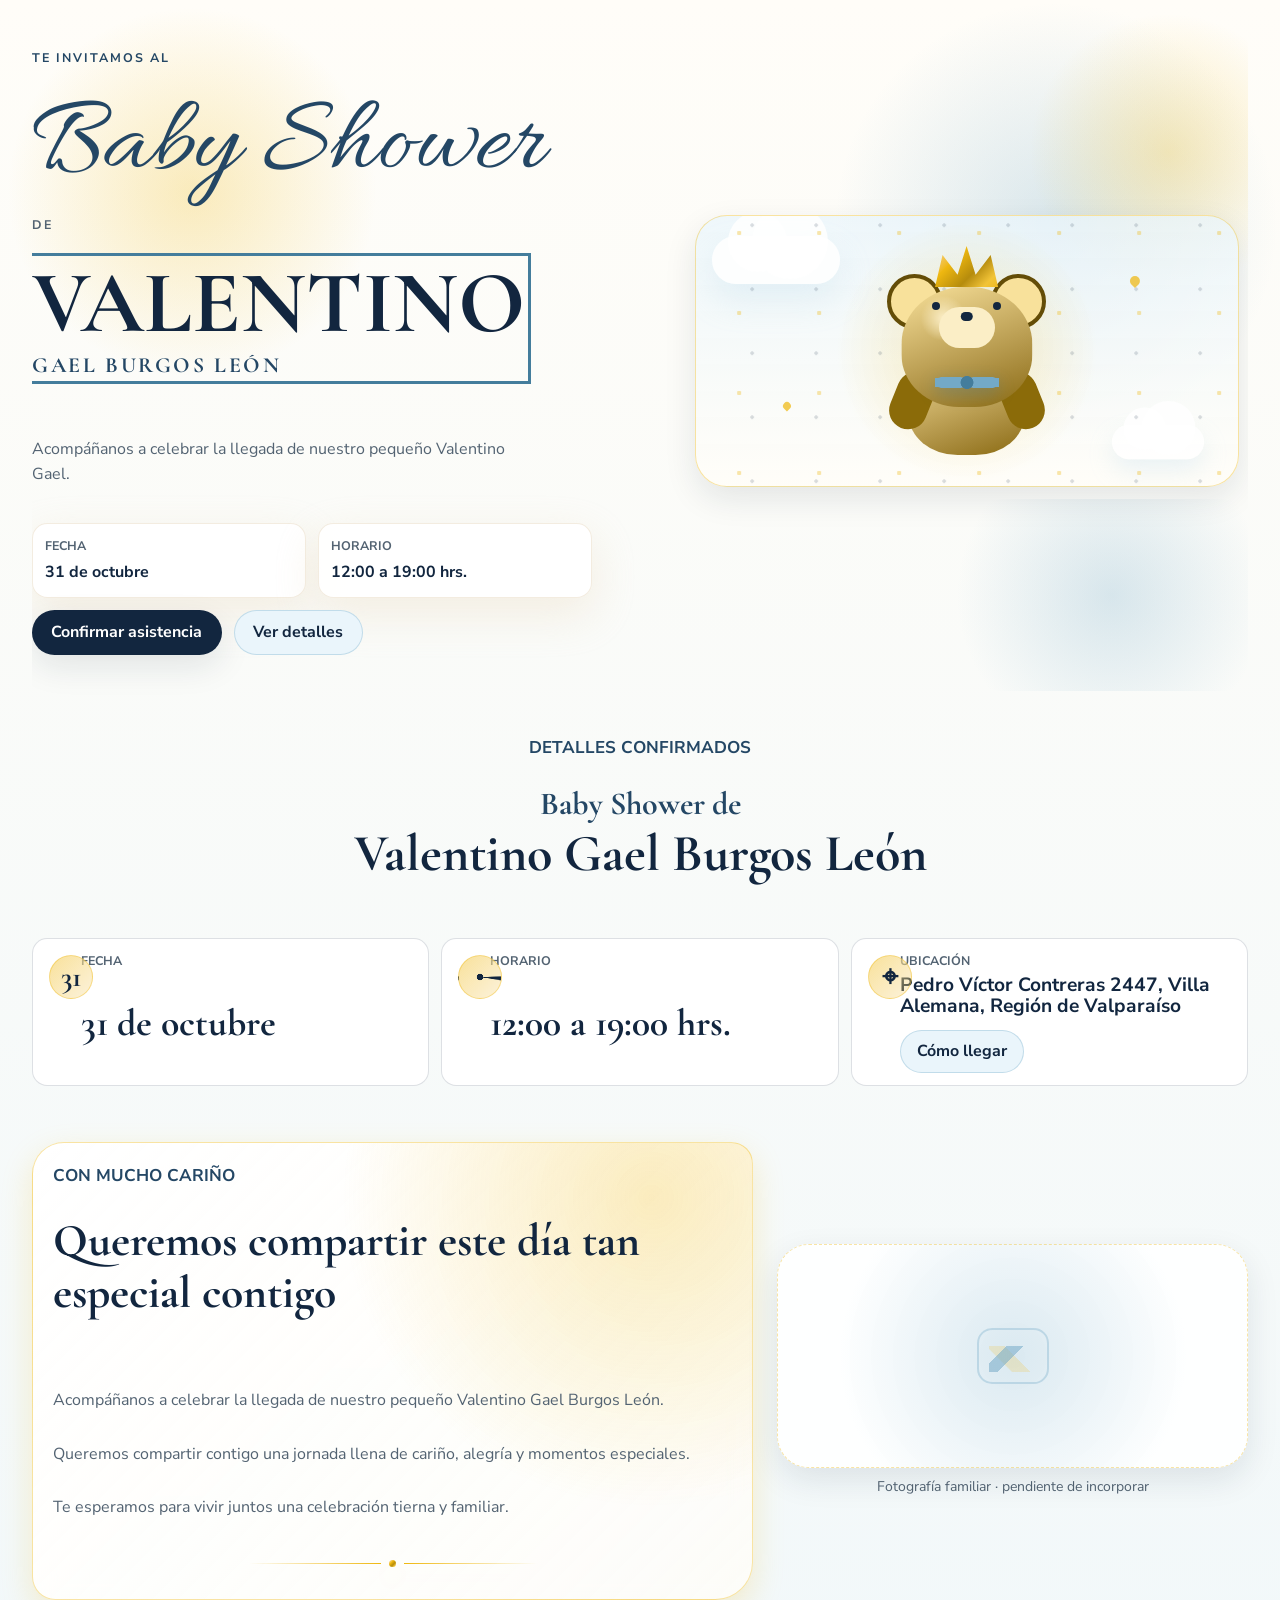
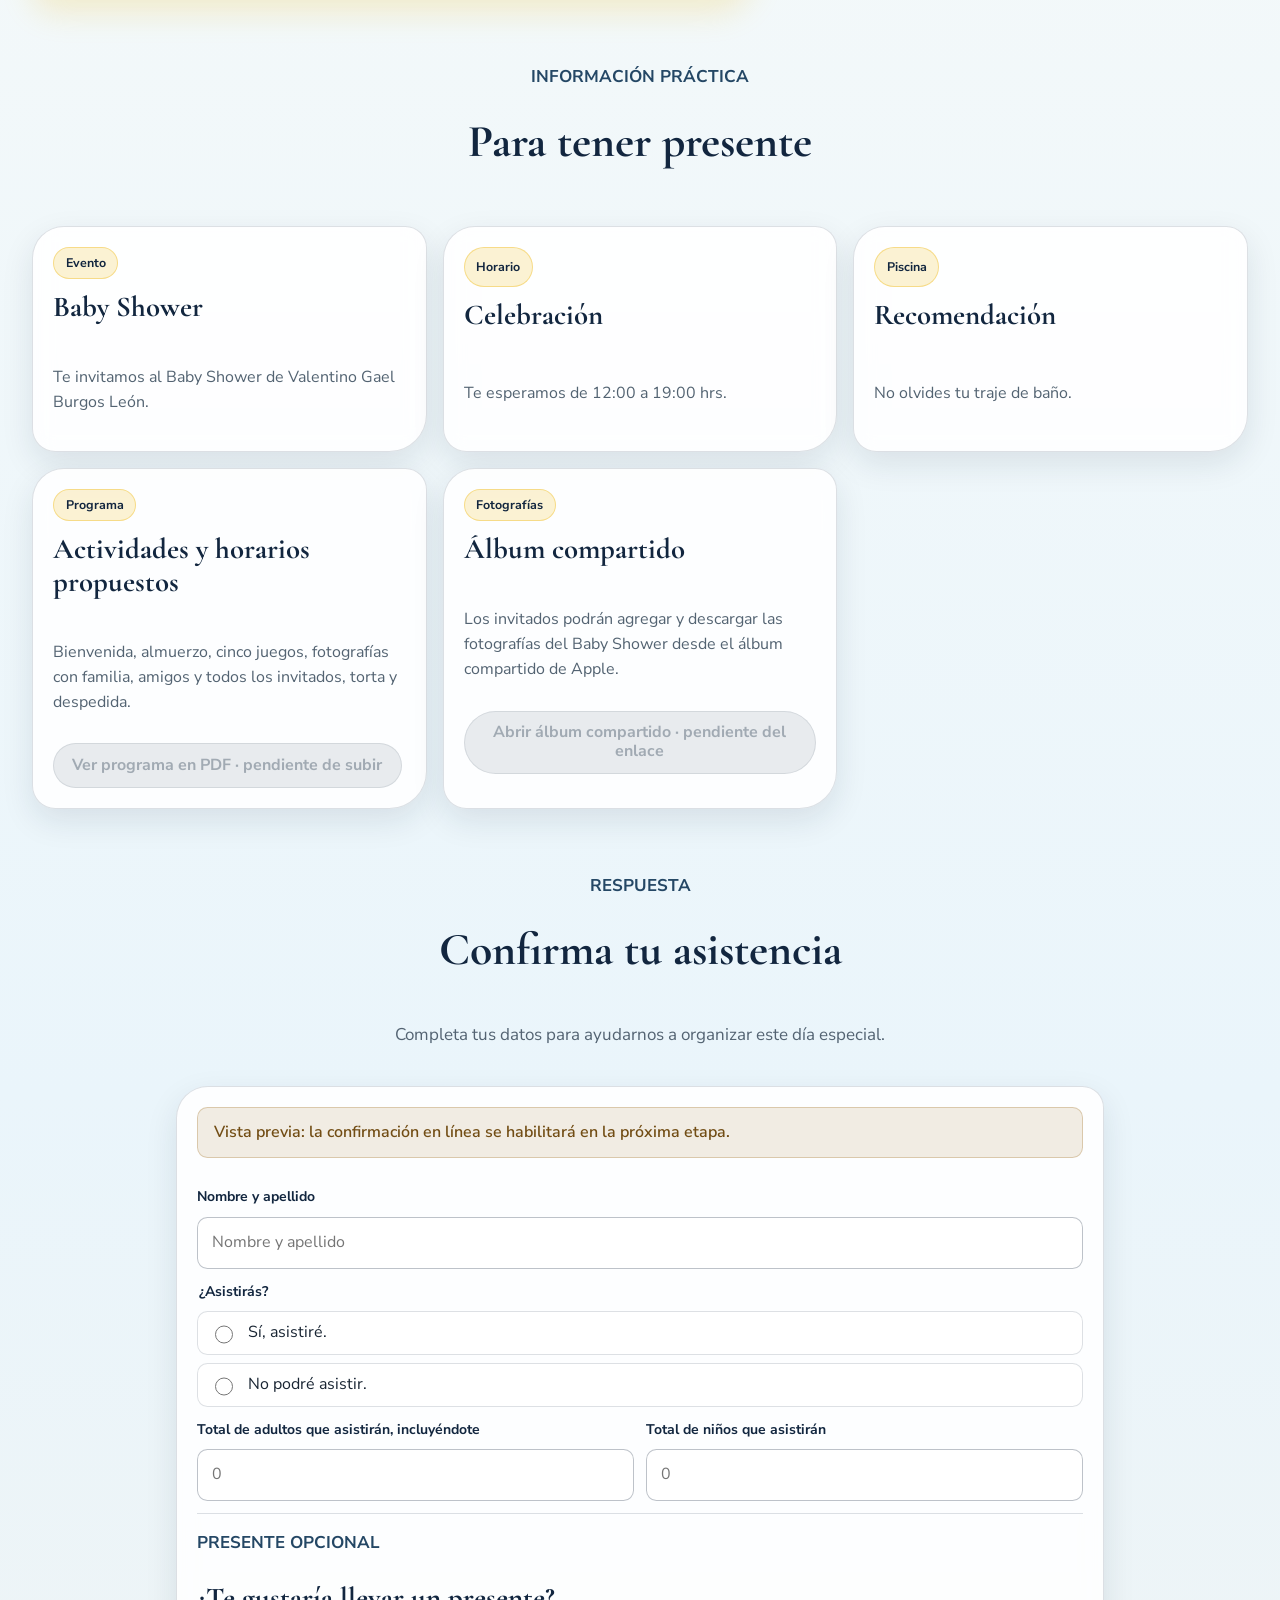
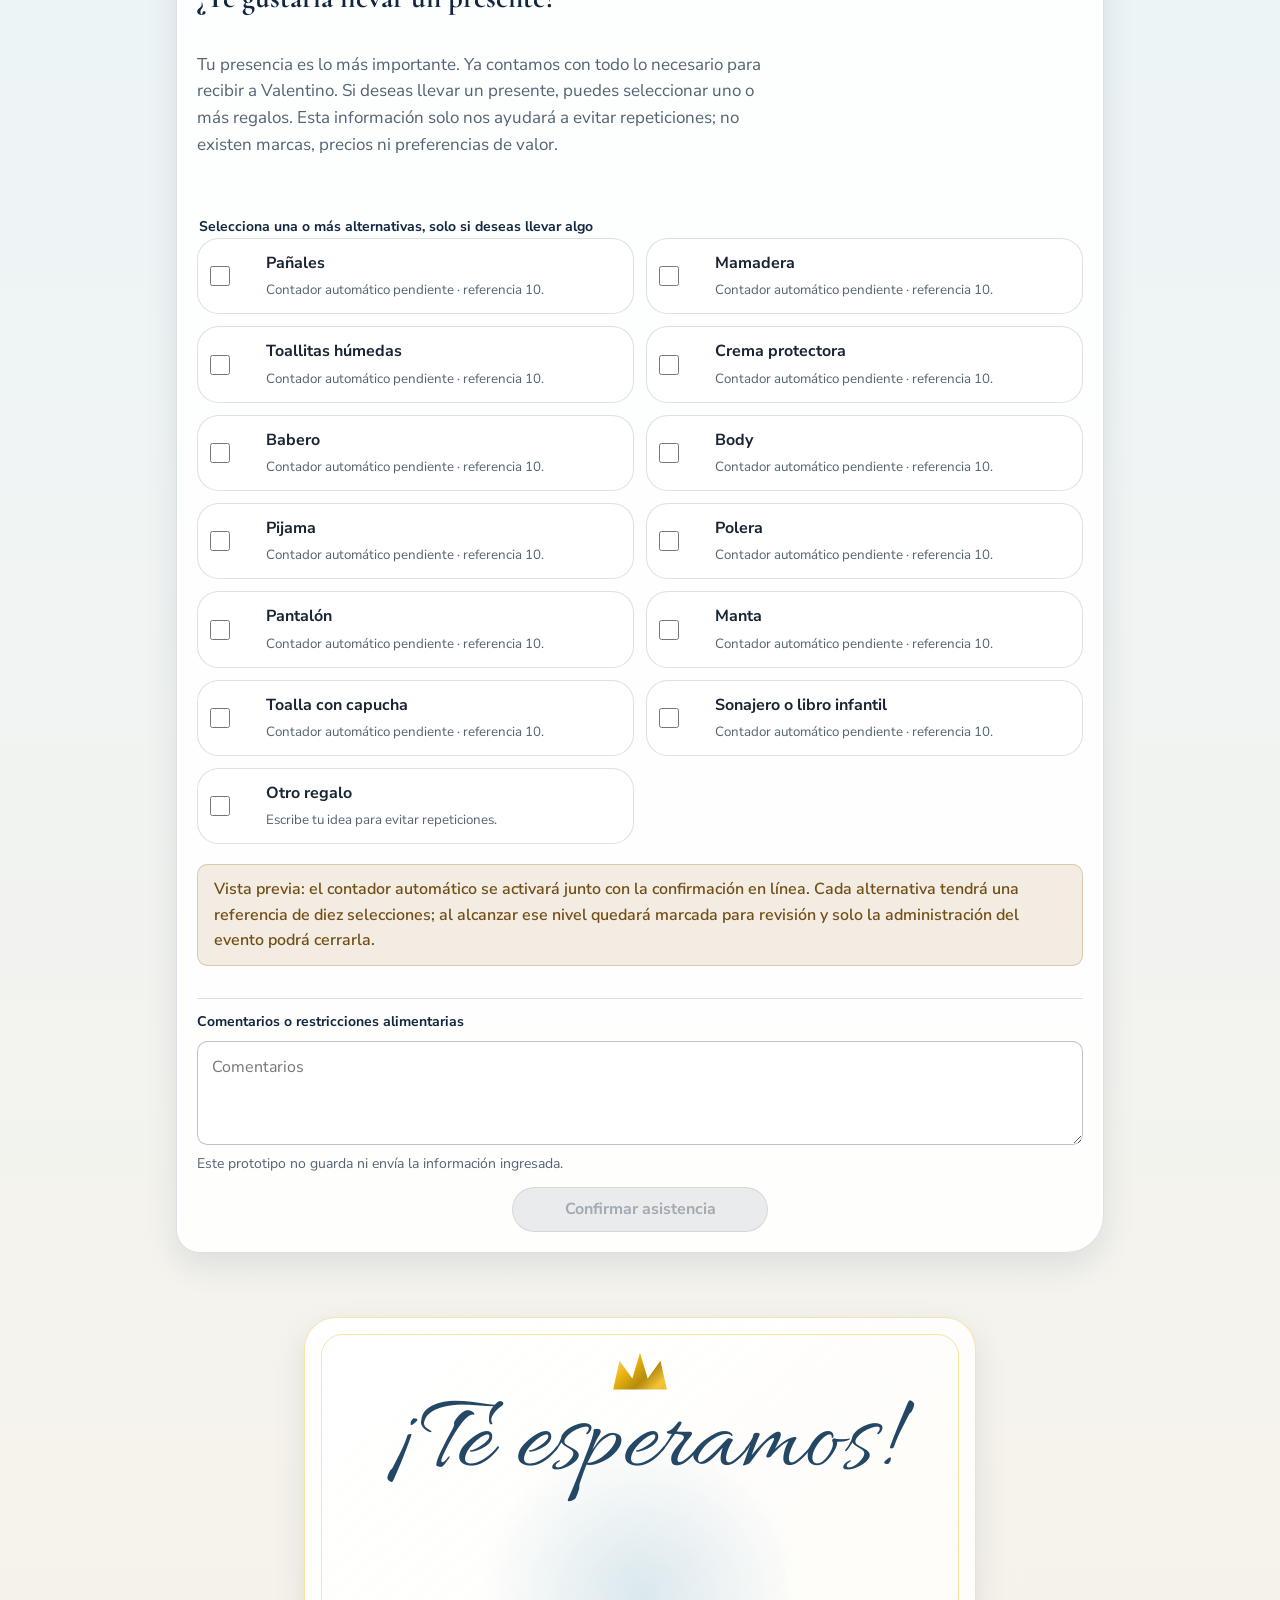
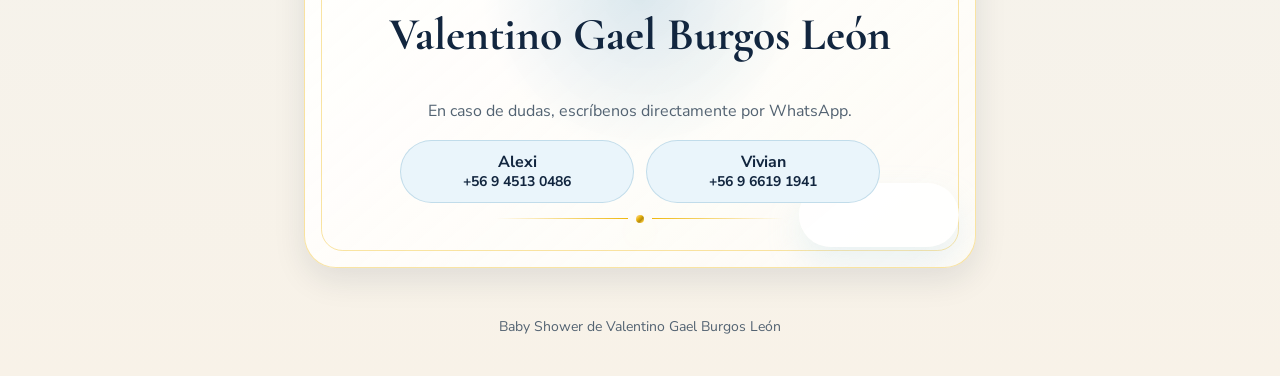
==== index.html @ fa7e8b68 "deploy: staging from aed46b371129ae36c081b90bbd4e6660147040d9" ====
<!doctype html>
<html lang="es">
  <head>
    <meta charset="utf-8">
    <meta name="viewport" content="width=device-width, initial-scale=1">
    <meta name="robots" content="noindex, nofollow, noarchive">
    <title>Baby Shower de Valentino Gael</title>
    <meta name="description" content="Invitación al Baby Shower de Valentino Gael Burgos León, el 31 de octubre de 12:00 a 19:00 hrs.">
    <link rel="icon" href="data:,">
    <link rel="preconnect" href="https://fonts.googleapis.com">
    <link rel="preconnect" href="https://fonts.gstatic.com" crossorigin>
    <link href="https://fonts.googleapis.com/css2?family=Allura&amp;family=Cormorant+Garamond:wght@600;700&amp;family=Nunito+Sans:wght@400;600;700&amp;display=swap" rel="stylesheet">
    <link rel="stylesheet" href="css/site.css">
    <script type="module" src="js/app.js"></script>
  </head>
  <body data-route="#/inicio">
    <a class="skip-link" href="#/inicio">Saltar al contenido principal</a>
    <div class="site-page">
      <header class="site-hero ds-shell" aria-labelledby="hero-title" data-route-section="#/inicio">
        <div class="invitation-cover site-hero__content">
          <p class="invite-overline">Te invitamos al</p>
          <div class="invite-script">Baby Shower</div>
          <p class="invite-de">de</p>
          <h1 id="hero-title" class="invite-name" tabindex="-1">
            <span class="invite-name__main" data-event-text="child.principalName">VALENTINO</span>
            <span class="invite-name__sub" data-event-text="child.secondaryName">GAEL BURGOS LEÓN</span>
          </h1>
          <p class="cover-copy">
            Acompáñanos a celebrar la llegada de nuestro pequeño
            <span data-event-text="child.displayName">Valentino Gael</span>.
          </p>
          <div class="cover-summary" aria-label="Datos confirmados del evento">
            <div class="cover-chip">
              <span class="cover-chip__label">Fecha</span>
              <span class="cover-chip__value" data-event-text="date.display">31 de octubre</span>
            </div>
            <div class="cover-chip">
              <span class="cover-chip__label">Horario</span>
              <span class="cover-chip__value" data-event-text="schedule.display">12:00 a 19:00 hrs.</span>
            </div>
          </div>
          <div class="ds-actions" aria-label="Acciones de la invitación">
            <a class="btn btn--primary" href="#/confirmacion">Confirmar asistencia</a>
            <a class="btn btn--secondary" href="#/detalles">Ver detalles</a>
          </div>
        </div>

        <div class="illustration-box site-hero__art" aria-label="Ilustración decorativa de osito con corona entre nubes">
          <span class="cloud cloud--one" aria-hidden="true"></span>
          <span class="cloud cloud--two" aria-hidden="true"></span>
          <span class="sparkle-field" aria-hidden="true"></span>
          <span class="heart-field" aria-hidden="true"></span>
          <div class="bear" aria-hidden="true">
            <span class="bear__ear bear__ear--left"></span>
            <span class="bear__ear bear__ear--right"></span>
            <span class="bear__body"></span>
            <span class="bear__arm bear__arm--left"></span>
            <span class="bear__arm bear__arm--right"></span>
            <span class="bear__head"></span>
            <span class="bear__eye bear__eye--left"></span>
            <span class="bear__eye bear__eye--right"></span>
            <span class="bear__muzzle"></span>
            <span class="bear__nose"></span>
            <span class="bear__bow"></span>
            <span class="bear__crown"></span>
          </div>
        </div>
      </header>

      <main id="contenido">
        <section id="detalles" class="site-section ds-shell" aria-labelledby="resumen-title" data-route-section="#/detalles">
          <div class="section-heading section-heading--center">
            <p class="ds-kicker">Detalles confirmados</p>
            <h2 id="resumen-title" class="details-title" tabindex="-1">
              <span class="details-title__event">Baby Shower de</span>
              <span class="details-title__name" data-event-text="child.fullName">Valentino Gael Burgos León</span>
            </h2>
          </div>
          <div class="event-summary" aria-label="Resumen del evento">
            <article class="event-block event-block--icon event-block--date">
              <span class="event-block__label">Fecha</span>
              <span class="event-block__value" data-event-text="date.display">31 de octubre</span>
            </article>
            <article class="event-block event-block--icon event-block--time">
              <span class="event-block__label">Horario</span>
              <span class="event-block__value" data-event-text="schedule.display">12:00 a 19:00 hrs.</span>
            </article>
            <article class="event-block event-block--icon event-block--location">
              <span class="event-block__label">Ubicación</span>
              <span class="event-block__value event-block__value--address" data-event-text="location.address">Pedro Víctor Contreras 2447, Villa Alemana, Región de Valparaíso</span>
              <a
                class="btn btn--secondary event-block__map"
                href="https://www.google.com/maps/search/?api=1&query=Pedro%20V%C3%ADctor%20Contreras%202447%2C%20Villa%20Alemana%2C%20Regi%C3%B3n%20de%20Valpara%C3%ADso%2C%20Chile"
                target="_blank"
                rel="noopener noreferrer"
                data-event-href="location.mapUrl"
              >
                Cómo llegar
              </a>
            </article>
          </div>
        </section>

<section class="site-section ds-shell welcome-section" aria-labelledby="bienvenida-title">
  <div class="card card--featured welcome-card">
    <div class="section-heading">
      <p class="ds-kicker">Con mucho cariño</p>
      <h2 id="bienvenida-title">Queremos compartir este día tan especial contigo</h2>
    </div>

    <p class="welcome-card__lead">
      Acompáñanos a celebrar la llegada de nuestro pequeño
      <span data-event-text="child.fullName">Valentino Gael Burgos León</span>.
    </p>

    <p>
      Queremos compartir contigo una jornada llena de cariño, alegría y
      momentos especiales.
    </p>

    <p>Te esperamos para vivir juntos una celebración tierna y familiar.</p>

    <div class="ornament-divider" aria-hidden="true">
      <span class="ornament-divider__mark"></span>
    </div>
  </div>

  <figure
    class="welcome-photo-slot"
    aria-label="Espacio reservado para una fotografía"
    data-photo-placeholder
  >
    <div class="welcome-photo-slot__frame" aria-hidden="true">
      <span class="welcome-photo-slot__mark"></span>
    </div>
    <figcaption>Fotografía familiar · pendiente de incorporar</figcaption>
  </figure>
</section>

<section class="site-section ds-shell practical-section" aria-labelledby="practica-title">
  <div class="section-heading section-heading--center">
    <p class="ds-kicker">Información práctica</p>
    <h2 id="practica-title">Para tener presente</h2>
  </div>

  <div class="practical-grid practical-grid--extended">
    <article class="card">
      <span class="badge">Evento</span>
      <h3>Baby Shower</h3>
      <p>
        Te invitamos al Baby Shower de
        <span data-event-text="child.fullName">Valentino Gael Burgos León</span>.
      </p>
    </article>

    <article class="card">
      <span class="badge">Horario</span>
      <h3>Celebración</h3>
      <p>
        Te esperamos de
        <span data-event-text="schedule.display">12:00 a 19:00 hrs.</span>
      </p>
    </article>

    <article class="card">
      <span class="badge">Piscina</span>
      <h3>Recomendación</h3>
      <p data-event-text="pool.reminder">No olvides tu traje de baño.</p>
    </article>

    <article class="card practical-resource-card">
      <span class="badge">Programa</span>
      <h3>Actividades y horarios propuestos</h3>
      <p>
        Bienvenida, almuerzo, cinco juegos, fotografías con familia,
        amigos y todos los invitados, torta y despedida.
      </p>
      <a
        class="btn btn--secondary practical-resource-link"
        role="link"
        aria-disabled="true"
        tabindex="-1"
        data-event-href="documents.agendaPdfUrl"
      >
        Ver programa en PDF · pendiente de subir
      </a>
    </article>

    <article class="card practical-resource-card">
      <span class="badge">Fotografías</span>
      <h3>Álbum compartido</h3>
      <p>
        Los invitados podrán agregar y descargar las fotografías del
        Baby Shower desde el álbum compartido de Apple.
      </p>
      <a
        class="btn btn--secondary practical-resource-link"
        role="link"
        aria-disabled="true"
        tabindex="-1"
        data-event-href="documents.photoAlbumUrl"
      >
        Abrir álbum compartido · pendiente del enlace
      </a>
    </article>
  </div>
</section>



        <section id="confirmacion" class="site-section ds-shell" aria-labelledby="confirmacion-title" data-route-section="#/confirmacion">
          <div class="section-heading section-heading--center">
            <p class="ds-kicker">Respuesta</p>
            <h2 id="confirmacion-title" tabindex="-1">Confirma tu asistencia</h2>
            <p>Completa tus datos para ayudarnos a organizar este día especial.</p>
          </div>

          <form class="card form-grid rsvp-form" aria-describedby="rsvp-status" data-rsvp-form novalidate>
            <p id="rsvp-status" class="message message--warning field--full" aria-live="polite" aria-atomic="true" data-rsvp-status>
              Vista previa: la confirmación en línea se habilitará en la próxima etapa.
            </p>

            <div class="field field--full">
              <label for="fullName">Nombre y apellido</label>
              <input class="input" id="fullName" name="fullName" type="text" autocomplete="name" placeholder="Nombre y apellido" data-rsvp-field="fullName">
            </div>

            <fieldset class="choice-group field--full">
              <legend>¿Asistirás?</legend>
              <div class="choice-list">
                <label class="choice" for="attendance-attending">
                  <input id="attendance-attending" name="attendance" type="radio" value="attending" data-rsvp-field="attendance">
                  Sí, asistiré.
                </label>
                <label class="choice" for="attendance-not-attending">
                  <input id="attendance-not-attending" name="attendance" type="radio" value="not_attending" data-rsvp-field="attendance">
                  No podré asistir.
                </label>
              </div>
            </fieldset>

            <div class="field">
              <label for="adults">Total de adultos que asistirán, incluyéndote</label>
              <input class="input" id="adults" name="adults" type="number" min="0" max="99" inputmode="numeric" placeholder="0" data-rsvp-field="adults">
            </div>

            <div class="field">
              <label for="children">Total de niños que asistirán</label>
              <input class="input" id="children" name="children" type="number" min="0" max="99" inputmode="numeric" placeholder="0" data-rsvp-field="children">
            </div>


            <section class="gift-planner field--full" aria-labelledby="regalos-title" data-gift-section>
              <div class="section-heading">
                <p class="ds-kicker">Presente opcional</p>
                <h3 id="regalos-title">¿Te gustaría llevar un presente?</h3>
                <p>
                  Tu presencia es lo más importante. Ya contamos con todo lo
                  necesario para recibir a Valentino. Si deseas llevar un
                  presente, puedes seleccionar uno o más regalos. Esta
                  información solo nos ayudará a evitar repeticiones; no existen
                  marcas, precios ni preferencias de valor.
                </p>
              </div>

              <fieldset class="choice-group">
                <legend>Selecciona una o más alternativas, solo si deseas llevar algo</legend>
                <div class="gift-grid" data-gift-options></div>
              </fieldset>

              <div class="field" hidden data-other-gift-field>
                <label for="otherGift">¿Qué otro regalo te gustaría llevar?</label>
                <input
                  class="input"
                  id="otherGift"
                  name="otherGift"
                  type="text"
                  maxlength="160"
                  placeholder="Escribe tu idea"
                  disabled
                  data-rsvp-field="otherGift"
                  data-other-gift-input
                >
              </div>

              <p class="message message--warning" data-gift-status>
                Vista previa: el contador automático se activará junto con la
                confirmación en línea. Cada alternativa tendrá una referencia
                de diez selecciones; al alcanzar ese nivel quedará marcada para
                revisión y solo la administración del evento podrá cerrarla.
              </p>
            </section>

            <div class="field field--full">
              <label for="comments">Comentarios o restricciones alimentarias</label>
              <textarea class="textarea" id="comments" name="comments" maxlength="1000" placeholder="Comentarios" data-rsvp-field="comments"></textarea>
              <span class="help-text">Este prototipo no guarda ni envía la información ingresada.</span>
            </div>

            <div class="field--full form-actions">
              <button class="btn btn--primary" type="submit" disabled data-rsvp-submit>Confirmar asistencia</button>
            </div>
          </form>
        </section>

<section class="site-section ds-shell closing-section" aria-labelledby="cierre-title">
  <div class="closing-card">
    <span class="closing-crown" aria-hidden="true"></span>
    <p class="invite-script">¡Te esperamos!</p>

    <h2 id="cierre-title" data-event-text="child.fullName">
      Valentino Gael Burgos León
    </h2>

    <p class="closing-contact-intro">
      En caso de dudas, escríbenos directamente por WhatsApp.
    </p>

    <div class="contact-actions" aria-label="Contactos del Baby Shower">
      <a
        class="btn btn--secondary contact-link"
        href="#"
        target="_blank"
        rel="noopener noreferrer"
        data-event-href="contact.alexi.whatsappUrl"
      >
        <strong data-event-text="contact.alexi.name">Alexi</strong>
        <span data-event-text="contact.alexi.phoneDisplay">+56 9 4513 0486</span>
      </a>

      <a
        class="btn btn--secondary contact-link"
        href="#"
        target="_blank"
        rel="noopener noreferrer"
        data-event-href="contact.vivian.whatsappUrl"
      >
        <strong data-event-text="contact.vivian.name">Vivian</strong>
        <span data-event-text="contact.vivian.phoneDisplay">+56 9 6619 1941</span>
      </a>
    </div>

    <div class="ornament-divider" aria-hidden="true">
      <span class="ornament-divider__mark"></span>
    </div>
  </div>
</section>

      </main>

      <footer class="site-footer ds-shell">
        <p data-event-text="event.title">Baby Shower de Valentino Gael Burgos León.</p>
      </footer>
    </div>
  </body>
</html>
---- css/site.css ----
@import url("./components.css");

html {
  scroll-behavior: smooth;
}

.skip-link {
  position: absolute;
  left: var(--space-4);
  top: var(--space-4);
  z-index: var(--z-overlay);
  padding: var(--space-2) var(--space-4);
  border-radius: var(--radius-full);
  color: var(--text-inverse);
  background: var(--action-primary);
  font-weight: var(--weight-bold);
  text-decoration: none;
  transform: translateY(calc(var(--space-20) * -1));
  transition: transform var(--duration-fast) var(--ease-standard);
}

.skip-link:focus-visible {
  transform: translateY(0);
}

.site-page {
  min-height: 100vh;
  overflow-x: clip;
}

a[aria-current="page"] {
  box-shadow: var(--shadow-focus);
}

.site-hero {
  position: relative;
  display: grid;
  gap: var(--space-6);
  min-height: auto;
  padding-block: var(--space-8) var(--space-10);
  overflow: hidden;
}

.site-hero::before,
.site-hero::after {
  position: absolute;
  z-index: 0;
  pointer-events: none;
  content: "";
  border-radius: var(--radius-full);
}

.site-hero::before {
  width: 18rem;
  height: 18rem;
  top: var(--space-2);
  right: calc(var(--space-16) * -1);
  background: var(--gradient-watercolor-warm);
}

.site-hero::after {
  width: 25rem;
  height: 12rem;
  right: calc(var(--space-16) * -1);
  bottom: var(--space-3);
  background: var(--gradient-watercolor-blue);
}

.site-hero > * {
  position: relative;
  z-index: var(--z-base);
}

.site-hero__content {
  width: 100%;
}

.site-hero__phrase {
  color: var(--color-navy-700);
  font-family: var(--font-display);
  font-size: clamp(1.25rem, 5vw, 2rem);
  font-weight: var(--weight-bold);
  line-height: var(--line-height-heading);
}

.site-hero__art {
  width: min(100%, 34rem);
}

.site-section {
  padding-block: var(--space-8);
}

.section-heading--center {
  max-width: 46rem;
  margin-inline: auto;
  text-align: center;
}

.section-heading--center p {
  margin-inline: auto;
}

.event-summary {
  display: grid;
  gap: var(--space-3);
}

.event-block--icon {
  position: relative;
  min-height: 7rem;
  padding-inline-start: var(--space-12);
  overflow: hidden;
}

.event-block--icon::before {
  position: absolute;
  left: var(--space-4);
  top: var(--space-4);
  display: grid;
  place-items: center;
  width: var(--touch-target);
  height: var(--touch-target);
  border: 1px solid var(--accent-metallic-border);
  border-radius: var(--radius-full);
  color: var(--color-navy-900);
  background: var(--gradient-metallic-soft);
  font-family: var(--font-display);
  font-size: var(--font-size-h3);
  font-weight: var(--weight-bold);
  line-height: var(--line-height-tight);
}

.event-block--date::before {
  content: "31";
}

.event-block--time::before {
  content: "";
  background:
    radial-gradient(circle, var(--color-navy-900) 0 10%, transparent 12%),
    conic-gradient(from 0turn, transparent 0 24%, var(--color-navy-900) 25% 27%, transparent 28% 100%),
    var(--gradient-metallic-soft);
}

.event-block--pool::before {
  content: "";
  background:
    var(--gradient-water-lines) center / 3.25rem 1.5rem,
    var(--surface-blue-soft);
}

.welcome-section {
  padding-block-start: var(--space-6);
}

.welcome-card {
  max-width: 58rem;
  margin-inline: auto;
}

.pool-feature {
  display: grid;
  gap: var(--space-4);
  min-height: 18rem;
  padding: var(--space-5);
}

.pool-feature__title {
  color: var(--color-navy-700);
  font-family: var(--font-script);
  font-size: var(--font-size-script);
  font-weight: var(--weight-regular);
  line-height: var(--line-height-tight);
}

.pool-feature__copy {
  position: relative;
  z-index: var(--z-base);
  max-width: 34rem;
}

.pool-feature__copy p:last-child {
  color: var(--color-navy-900);
  font-size: var(--font-size-large);
  font-weight: var(--weight-bold);
}

.pool-feature__visual {
  position: relative;
  min-height: 9rem;
}

.pool-feature__visual .pool-ladder {
  right: var(--space-6);
  top: var(--space-1);
}

.pool-float {
  position: absolute;
  right: var(--space-12);
  bottom: var(--space-3);
  width: 5.5rem;
  height: 5.5rem;
  border: 0.8rem solid var(--accent-water-drop);
  border-radius: var(--radius-full);
  box-shadow:
    inset 0 0 0 0.35rem var(--surface-blue-soft),
    var(--shadow-warm);
}

.pool-drop {
  position: absolute;
  width: 0.78rem;
  height: 1.15rem;
  border-radius: var(--radius-full) var(--radius-full) var(--radius-full) 0;
  background: var(--accent-water);
  transform: rotate(45deg);
}

.pool-drop--one {
  right: var(--space-5);
  bottom: var(--space-10);
}

.pool-drop--two {
  right: var(--space-20);
  top: var(--space-6);
  background: var(--accent-metallic);
  transform: rotate(45deg) scale(0.72);
}

.practical-grid {
  display: grid;
  gap: var(--space-4);
}

.rsvp-form {
  max-width: 58rem;
  margin-inline: auto;
}

.form-actions {
  display: flex;
  justify-content: center;
}

.form-actions .btn {
  min-width: min(100%, 16rem);
}

.field-error {
  color: var(--text-error);
  font-weight: var(--weight-bold);
}

[data-submitting="true"] {
  cursor: wait;
}

.closing-section {
  padding-block-end: var(--space-6);
}

.closing-card {
  position: relative;
  display: grid;
  justify-items: center;
  max-width: 42rem;
  padding: var(--space-8) var(--space-4);
  margin-inline: auto;
  overflow: hidden;
  border: 1px solid var(--accent-metallic-border);
  border-radius: var(--radius-xl);
  background:
    var(--gradient-watercolor-blue) center / 20rem 20rem no-repeat,
    var(--gradient-surface-card);
  box-shadow: var(--shadow-soft);
  text-align: center;
}

.closing-card::before,
.closing-card::after {
  position: absolute;
  content: "";
  pointer-events: none;
}

.closing-card::before {
  inset: var(--space-4);
  border: 1px solid var(--accent-metallic-border);
  border-radius: var(--radius-lg);
}

.closing-card::after {
  width: 10rem;
  height: 4rem;
  right: var(--space-4);
  bottom: var(--space-5);
  border-radius: var(--radius-full);
  background: var(--cloud-surface);
  box-shadow: 0 1rem 2rem var(--cloud-shadow);
}

.closing-card > * {
  position: relative;
  z-index: var(--z-base);
}

.closing-crown {
  width: 4rem;
  height: 2.5rem;
  clip-path: polygon(8% 100%, 18% 28%, 38% 72%, 50% 8%, 62% 72%, 82% 28%, 92% 100%);
  background: var(--gradient-metallic);
  box-shadow: var(--shadow-metallic);
}

.site-footer {
  padding-block: var(--space-6);
  text-align: center;
}

.site-footer p {
  font-size: var(--font-size-small);
}

@media (max-width: 520px) {
  .event-block--icon {
    padding-inline-start: var(--space-10);
  }

  .pool-feature {
    padding: var(--space-4);
  }

  .pool-float {
    right: var(--space-8);
  }

  .closing-card {
    padding-block: var(--space-6);
  }
}

@media (min-width: 768px) {
  .event-summary,
  .practical-grid {
    grid-template-columns: repeat(3, minmax(0, 1fr));
  }
}

@media (min-width: 768px) and (max-width: 959px) {
  .site-hero {
    justify-items: center;
    padding-block: var(--space-10);
    text-align: center;
  }

  .site-hero__content {
    justify-items: center;
    width: min(100%, 42rem);
  }

  .site-hero__art {
    width: min(100%, 34rem);
  }
}

@media (min-width: 960px) {
  .site-hero {
    align-items: center;
    grid-template-columns: minmax(27rem, 0.9fr) minmax(20rem, 0.8fr);
    gap: var(--space-10);
    min-height: 42rem;
    padding-block: var(--space-12);
  }

  .pool-feature {
    grid-template-columns: minmax(0, 1fr) minmax(16rem, 0.7fr);
    align-items: center;
  }
}

.gift-planner {
  display: grid;
  gap: var(--space-5);
  padding-block: var(--space-4);
  border-block:
    1px solid var(--border-subtle);
}

.gift-planner .section-heading {
  max-width: 46rem;
}

.gift-grid {
  display: grid;
  gap: var(--space-3);
}

.gift-option {
  display: grid;
  grid-template-columns:
    var(--touch-target) minmax(0, 1fr);
  align-items: center;
  gap: var(--space-3);
  min-height: var(--touch-target);
  padding: var(--space-3);
  border: 1px solid var(--border-subtle);
  border-radius: var(--radius-lg);
  background: var(--surface-card);
  cursor: pointer;
}

.gift-option:focus-within {
  box-shadow: var(--shadow-focus);
}

.gift-option input {
  width: 1.25rem;
  height: 1.25rem;
  margin: 0;
  accent-color: var(--action-primary);
}

.gift-option__content {
  display: grid;
  gap: var(--space-1);
}

.gift-option__content strong {
  color: var(--text-primary);
}

.gift-option__content small {
  color: var(--text-secondary);
}

[data-other-gift-field][hidden] {
  display: none;
}

@media (min-width: 600px) {
  .gift-grid {
    grid-template-columns:
      repeat(2, minmax(0, 1fr));
  }
}

/* H6A/H6B-R6: mobile-first snap navigation */

@media (max-width: 899px) {
  html[data-mobile-snap="true"],
  html[data-mobile-snap="true"] body {
    width: 100%;
    height: 100%;
    overflow: hidden;
  }

  html[data-mobile-snap="true"]
    .site-page {
    width: 100%;
    height: 100svh;
    height: 100dvh;
    max-height: 100dvh;
    overflow-x: hidden;
    overflow-y: auto;
    overscroll-behavior-y: none;
    scroll-behavior: smooth;
    scroll-padding-block: 0;
    scroll-snap-type: y mandatory;
    scrollbar-width: none;
    touch-action: pan-y;
    -webkit-overflow-scrolling: touch;
  }

  html[data-mobile-snap="true"]
    .site-page::-webkit-scrollbar {
    display: none;
    width: 0;
    height: 0;
  }

  html[data-mobile-snap="true"]
    [data-snap-section] {
    box-sizing: border-box;
    width: 100%;
    height: 100svh;
    height: 100dvh;
    min-height: 100svh;
    min-height: 100dvh;
    max-height: 100dvh;
    overflow-x: hidden;
    overflow-y: auto;
    scroll-margin-block: 0;
    scroll-snap-align: start;
    scroll-snap-stop: always;
    scrollbar-width: none;
    touch-action: pan-y;
    -webkit-overflow-scrolling: touch;
  }

  html[data-mobile-snap="true"]
    [data-snap-section]::-webkit-scrollbar {
    display: none;
    width: 0;
    height: 0;
  }

  html[data-mobile-snap="true"]
    [data-snap-section]:focus-within {
    scroll-snap-align: start;
  }

  html[data-mobile-snap="true"]
    [data-snap-overflow] {
    overscroll-behavior-y: auto;
  }
}

@media
  (max-width: 899px)
  and (prefers-reduced-motion: reduce) {
  html[data-mobile-snap="true"]
    .site-page {
    scroll-behavior: auto;
  }
}

/* H6B-R4: refinamiento real iPhone 14 Pro Max */

.details-title {
  display: grid;
  gap: var(--space-1);
}

.details-title__event {
  display: block;
  color: var(--color-navy-700);
  font-size: clamp(1.4rem, 6vw, 2rem);
}

.details-title__name {
  display: block;
  color: var(--color-navy-900);
  font-size: clamp(2rem, 8vw, 3.25rem);
  line-height: var(--line-height-tight);
}

.event-block--location::before {
  content: "⌖";
  font-family: var(--font-body);
  font-size: 1.75rem;
}

.event-block__value--address {
  font-family: var(--font-body);
  font-size: clamp(1rem, 4.2vw, 1.2rem);
  line-height: var(--line-height-heading);
}

.event-block__map {
  width: fit-content;
  min-height: 2.65rem;
  margin-block-start: var(--space-2);
  padding: 0.55rem 1rem;
}

.details-support {
  display: flex;
  justify-content: center;
  margin-block-start: var(--space-4);
}

.details-pdf-link[aria-disabled="true"] {
  pointer-events: none;
}

.welcome-photo-slot {
  display: grid;
  gap: var(--space-2);
  max-width: 58rem;
  margin: var(--space-4) auto 0;
}

.welcome-photo-slot__frame {
  position: relative;
  min-height: 14rem;
  overflow: hidden;
  border: 1px dashed var(--accent-metallic-border);
  border-radius: var(--radius-xl);
  background:
    var(--gradient-watercolor-blue) center / 22rem 22rem no-repeat,
    var(--surface-card);
  box-shadow: var(--shadow-soft);
}

.welcome-photo-slot__mark {
  position: absolute;
  inset: 50% auto auto 50%;
  width: 4.5rem;
  height: 3.5rem;
  border: 2px solid var(--border-blue);
  border-radius: var(--radius-md);
  transform: translate(-50%, -50%);
}

.welcome-photo-slot__mark::before {
  position: absolute;
  left: 0.65rem;
  bottom: 0.6rem;
  width: 2.8rem;
  height: 1.65rem;
  content: "";
  background:
    linear-gradient(
      135deg,
      transparent 0 24%,
      var(--accent-water-drop) 25% 48%,
      transparent 49%
    ),
    linear-gradient(
      45deg,
      transparent 0 32%,
      var(--accent-metallic-soft) 33% 58%,
      transparent 59%
    );
}

.welcome-photo-slot figcaption {
  color: var(--text-secondary);
  font-size: var(--font-size-small);
  text-align: center;
}

@media (max-width: 899px) {
  .site-hero {
    box-sizing: border-box;
    grid-template-rows:
      minmax(0, auto)
      minmax(7rem, 1fr);
    align-content: stretch;
    gap: clamp(
      0.45rem,
      1.2dvh,
      0.85rem
    );
    height: 100svh;
    height: 100dvh;
    min-height: 100svh;
    min-height: 100dvh;
    max-height: 100dvh;
    padding-block:
      max(
        0.75rem,
        env(safe-area-inset-top)
      )
      max(
        0.75rem,
        env(safe-area-inset-bottom)
      );
    padding-inline:
      max(
        var(--space-4),
        env(safe-area-inset-left)
      )
      max(
        var(--space-4),
        env(safe-area-inset-right)
      );
  }

  .site-hero__content {
    display: grid;
    gap: clamp(
      0.24rem,
      0.75dvh,
      0.55rem
    );
    justify-items: center;
    max-width: 100%;
    margin-inline: auto;
    text-align: center;
  }

  .site-hero__content > * {
    margin-block: 0;
  }

  .site-hero .invite-script {
    max-width: 100%;
    font-size: clamp(
      3.15rem,
      14.8vw,
      4.8rem
    );
    white-space: nowrap;
  }

  .site-hero .invite-name__main {
    font-size: clamp(
      2.4rem,
      10.4vw,
      4rem
    );
  }

  .site-hero .invite-name__sub {
    font-size: clamp(
      0.82rem,
      3.4vw,
      1.15rem
    );
  }

  .site-hero__phrase {
    font-size: clamp(
      1.05rem,
      4.4vw,
      1.42rem
    );
  }

  .site-hero .cover-copy {
    max-width: 32rem;
    font-size: clamp(
      0.92rem,
      3.7vw,
      1.05rem
    );
  }

  .site-hero .cover-summary {
    grid-template-columns:
      repeat(2, minmax(0, 1fr));
    gap: clamp(
      0.45rem,
      1vw,
      0.7rem
    );
    margin-block-start: 0;
  }

  .site-hero .cover-chip {
    min-height: 0;
    padding: 0.62rem 0.72rem;
  }

  .site-hero .ds-actions {
    gap: 0.48rem;
  }

  .site-hero .ds-actions .btn {
    min-height: 2.7rem;
    padding: 0.55rem 0.9rem;
  }

  .site-hero__art {
    align-self: end;
    width: min(100%, 22rem);
    height: clamp(
      7rem,
      19dvh,
      10.5rem
    );
    min-height: clamp(
      7rem,
      19dvh,
      10.5rem
    );
    max-height: 10.5rem;
    margin-inline: auto;
  }

  .site-hero__art .bear {
    width: min(9.5rem, 43vw);
    height: 9.5rem;
    transform: scale(0.78);
    transform-origin: center bottom;
  }

  .event-summary {
    gap: var(--space-3);
  }

  .event-block--location {
    min-height: 8.5rem;
  }

  .welcome-section {
    align-content: start;
  }

  .welcome-photo-slot__frame {
    min-height: clamp(
      11rem,
      25dvh,
      15rem
    );
  }
}

@media
  (max-width: 899px)
  and (max-height: 760px) {
  .site-hero {
    gap: 0.35rem;
    padding-block: 0.45rem;
  }

  .site-hero .invite-script {
    font-size: clamp(
      2.8rem,
      13vw,
      3.8rem
    );
  }

  .site-hero .invite-name__main {
    font-size: clamp(
      2.2rem,
      9.8vw,
      3.4rem
    );
  }

  .site-hero .cover-copy {
    font-size: 0.9rem;
  }

  .site-hero__art {
    height: 6.8rem;
    min-height: 6.8rem;
  }

  .site-hero__art .bear {
    width: 8rem;
    height: 8rem;
    transform: scale(0.7);
  }
}

@media (min-width: 900px) {
  .welcome-section {
    display: grid;
    grid-template-columns:
      minmax(0, 1.15fr)
      minmax(18rem, 0.75fr);
    align-items: center;
    gap: var(--space-6);
  }

  .welcome-photo-slot {
    width: 100%;
    margin: 0;
  }
}

/* H6B-R5: estabilidad de recarga en Safari */

@media (max-width: 899px) {
  html[data-mobile-snap="true"]
    .site-page,
  html[data-mobile-snap="true"]
    [data-snap-section] {
    overflow-anchor: none;
  }
}

/* H6B-R6: contenido final y refinamiento móvil */

.gift-option__counter[hidden] {
  display: none;
}

.practical-resource-card {
  align-content: start;
}

.practical-resource-link {
  width: fit-content;
  margin-block-start: auto;
}

.contact-actions {
  display: grid;
  gap: var(--space-3);
  width: min(100%, 30rem);
}

.contact-link {
  display: grid;
  gap: 0.12rem;
}

.contact-link span {
  font-size: var(--font-size-small);
}

.closing-contact-intro {
  max-width: 34rem;
  text-align: center;
}

.welcome-card .ornament-divider,
.closing-card .ornament-divider {
  margin-inline: auto;
}

@media (max-width: 899px) {
  .site-hero {
    grid-template-rows:
      minmax(0, auto)
      minmax(10rem, 1fr);
  }

  .site-hero .ds-actions {
    margin-block-end:
      clamp(
        1rem,
        5dvh,
        2.75rem
      );
  }

  .site-hero__art {
    width: min(100%, 26rem);
    height: clamp(
      11rem,
      27dvh,
      15rem
    );
    min-height: clamp(
      11rem,
      27dvh,
      15rem
    );
    max-height: 15rem;
  }

  .site-hero__art .bear {
    width: min(13rem, 56vw);
    height: 13rem;
    transform: scale(0.96);
    transform-origin: center bottom;
  }

  .welcome-section {
    display: grid;
    grid-template-rows:
      auto minmax(0, 1fr);
    align-content: stretch;
    gap: clamp(
      0.55rem,
      1.5dvh,
      1rem
    );
    padding-block:
      max(
        0.5rem,
        env(safe-area-inset-top)
      )
      max(
        0.5rem,
        env(safe-area-inset-bottom)
      );
  }

  .welcome-card {
    gap: var(--space-2);
    padding: var(--space-3);
    margin: 0;
  }

  .welcome-card .section-heading {
    margin-block-end: var(--space-2);
  }

  .welcome-card__lead {
    margin-block-start: 0;
  }

  .welcome-photo-slot {
    grid-template-rows:
      minmax(0, 1fr) auto;
    width: 100%;
    height: 100%;
    min-height: 0;
    margin: 0;
  }

  .welcome-photo-slot__frame {
    width: 100%;
    height: 100%;
    min-height: 0;
  }

  .practical-grid--extended {
    padding-block-end:
      max(
        var(--space-4),
        env(safe-area-inset-bottom)
      );
  }

  .closing-section {
    align-content: center;
  }

  .contact-actions {
    grid-template-columns: 1fr;
  }
}

@media
  (max-width: 899px)
  and (max-height: 760px) {
  .site-hero .ds-actions {
    margin-block-end: 1rem;
  }

  .site-hero__art {
    height: 8.5rem;
    min-height: 8.5rem;
  }

  .site-hero__art .bear {
    width: 9.5rem;
    height: 9.5rem;
    transform: scale(0.82);
  }
}

@media (min-width: 768px) {
  .practical-grid--extended {
    grid-template-columns:
      repeat(2, minmax(0, 1fr));
  }

  .contact-actions {
    grid-template-columns:
      repeat(2, minmax(0, 1fr));
  }
}

@media (min-width: 1100px) {
  .practical-grid--extended {
    grid-template-columns:
      repeat(3, minmax(0, 1fr));
  }
}
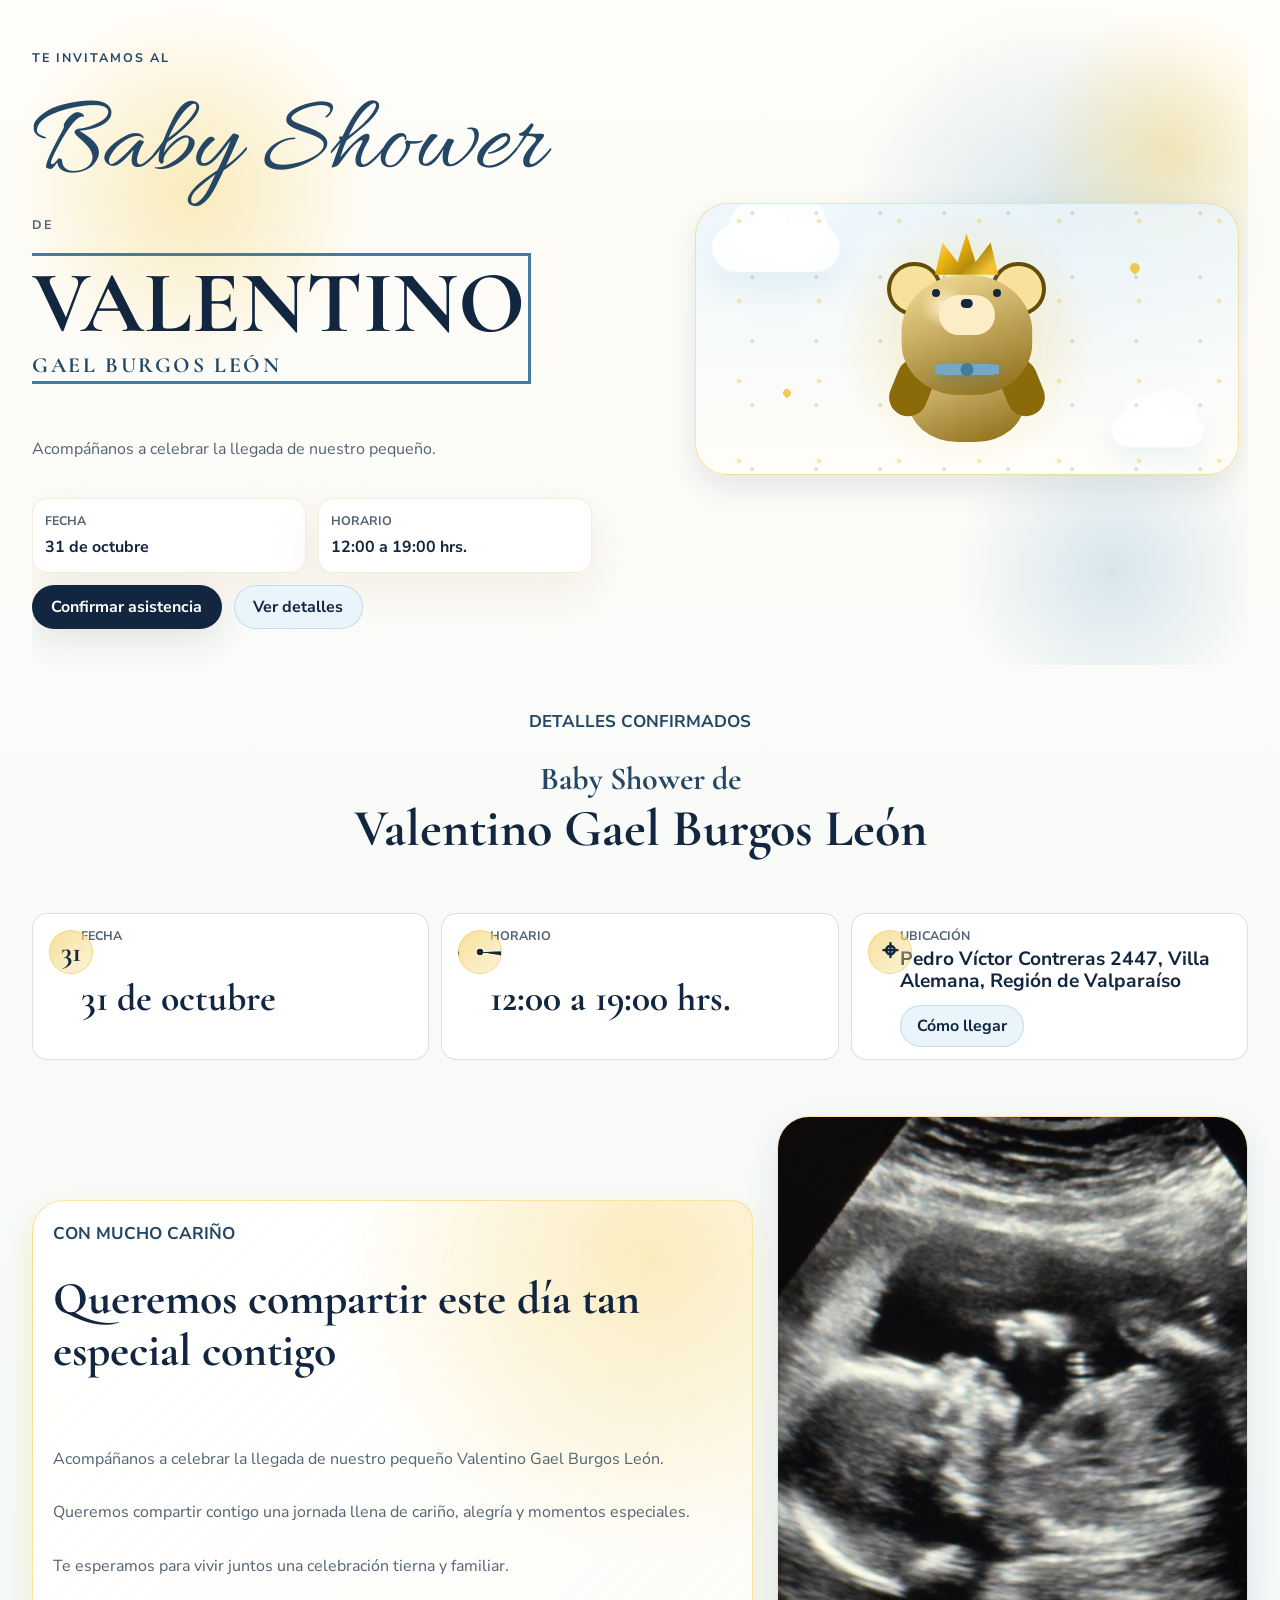
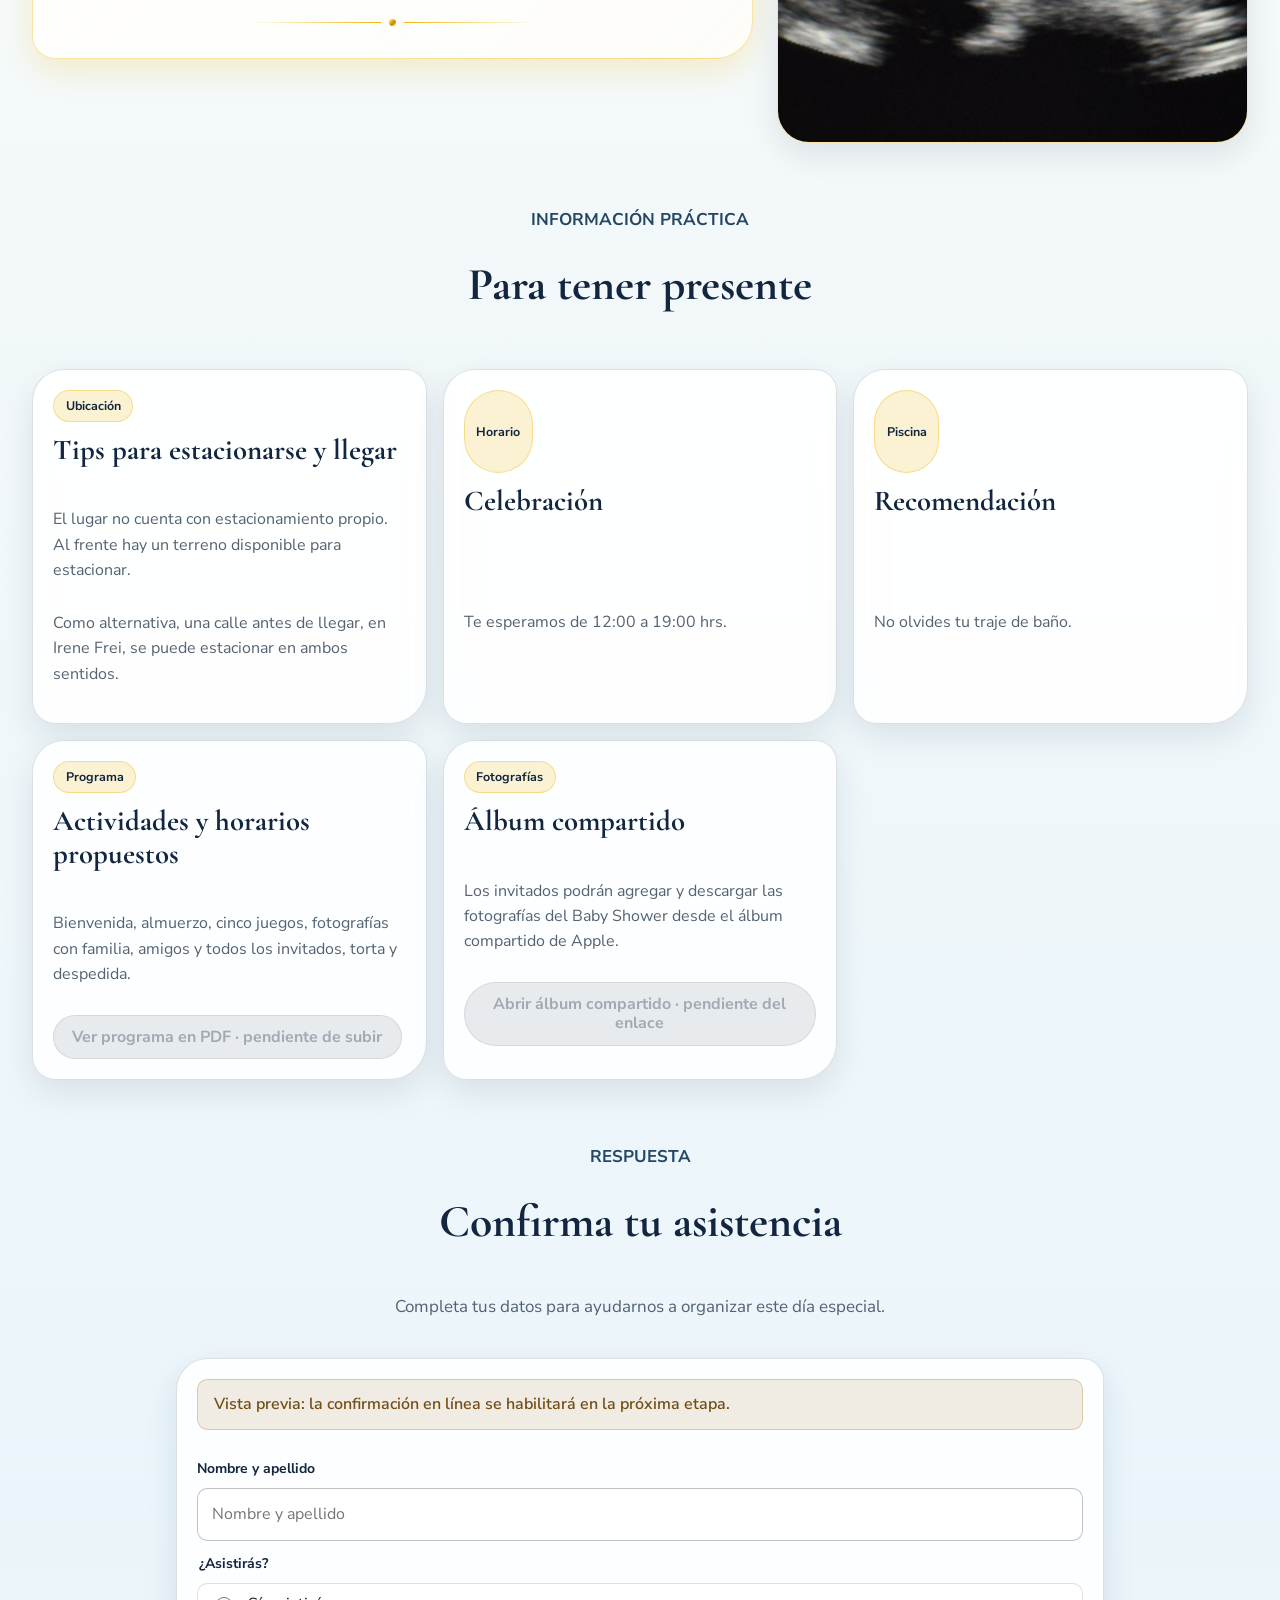
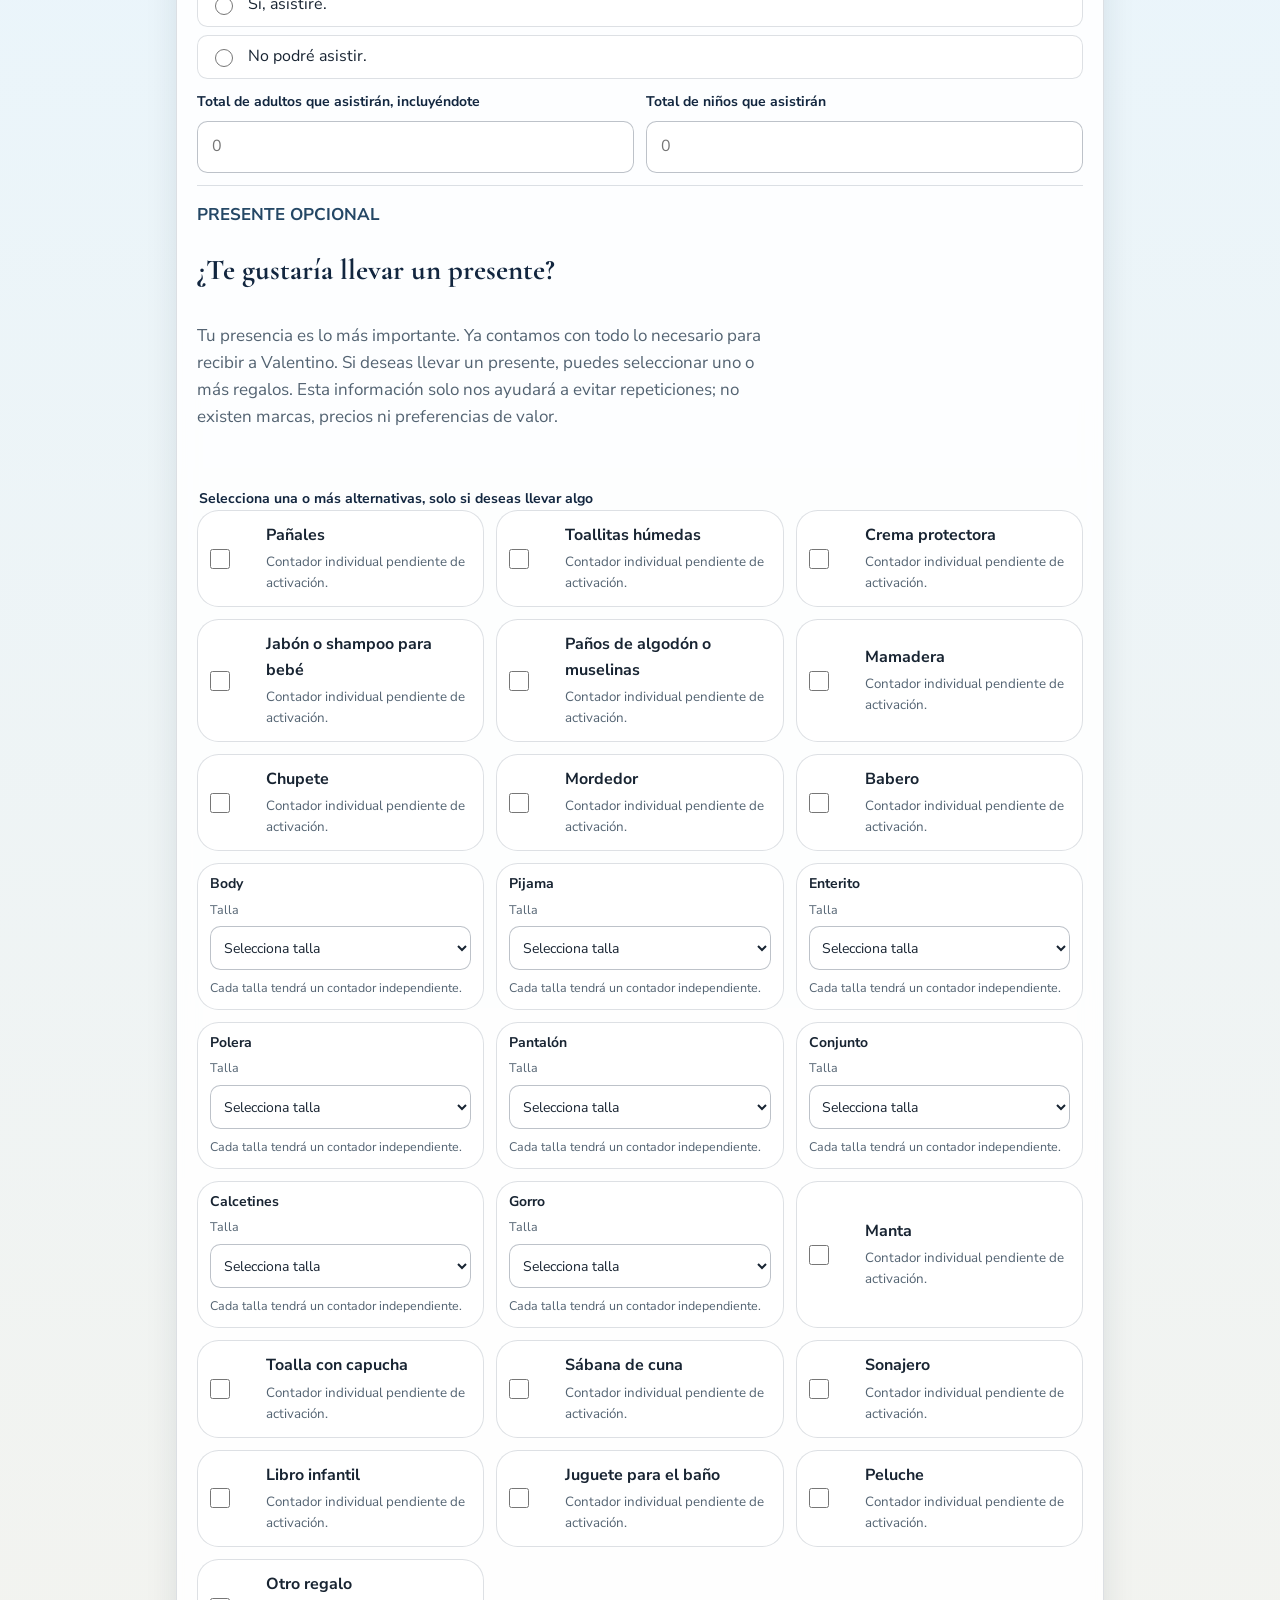
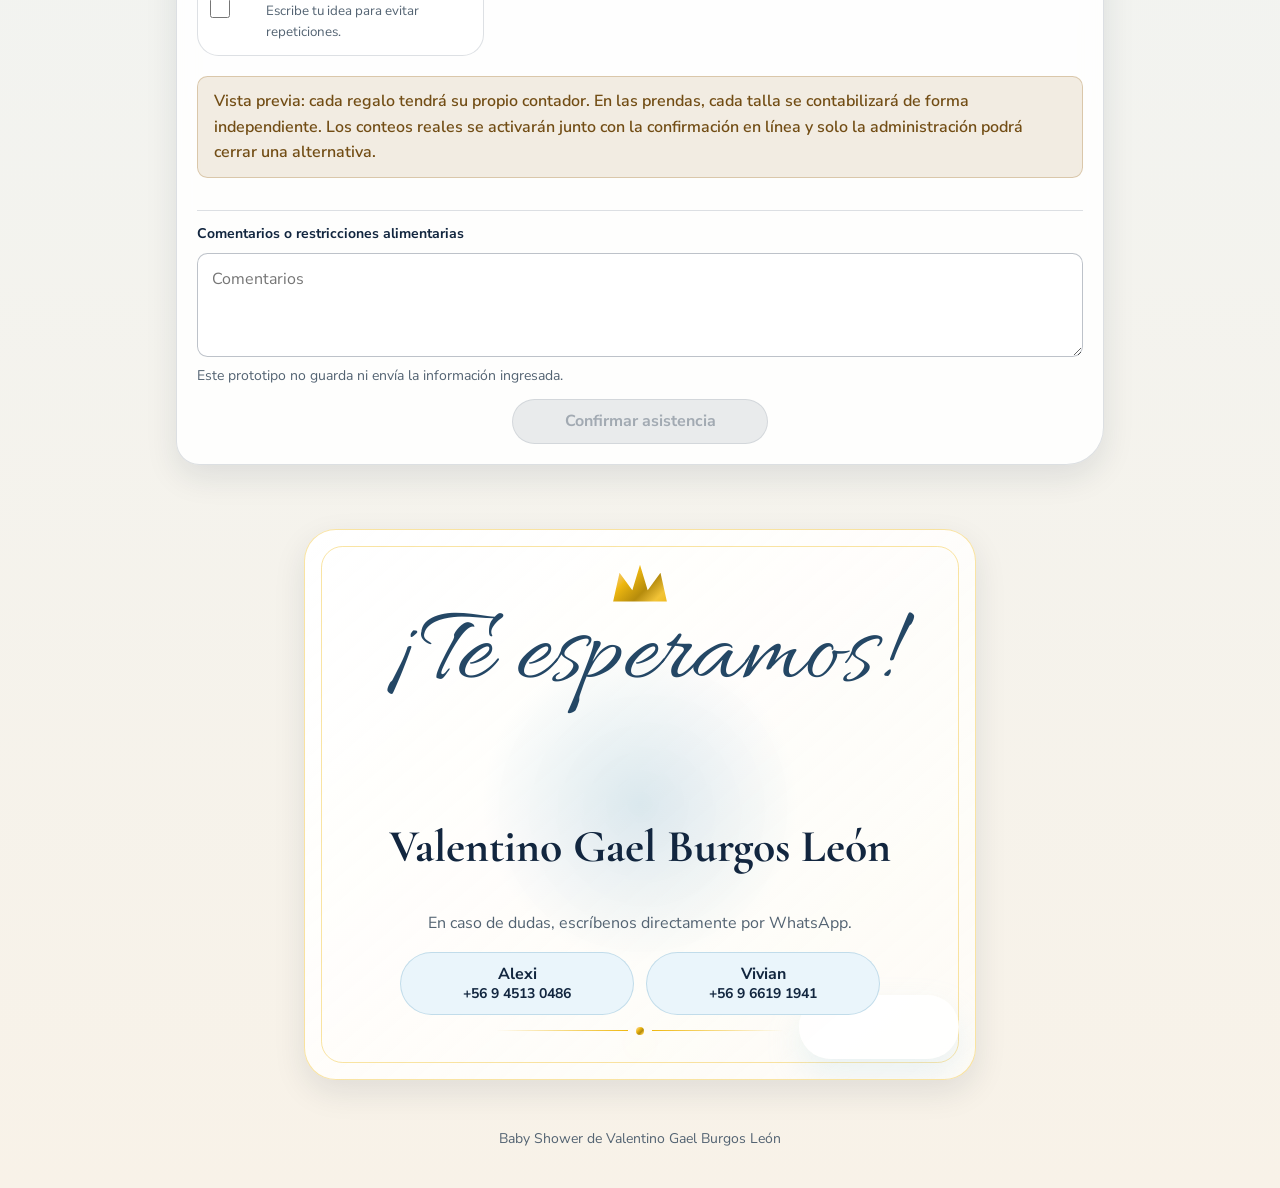
==== commit 6f982340: "deploy: staging from fef58124a1b7d0e0c9b6de2a6d5e6168be643bf8" ====
--- a/index.html
+++ b/index.html
@@ -26,8 +26,7 @@
             <span class="invite-name__sub" data-event-text="child.secondaryName">GAEL BURGOS LEÓN</span>
           </h1>
           <p class="cover-copy">
-            Acompáñanos a celebrar la llegada de nuestro pequeño
-            <span data-event-text="child.displayName">Valentino Gael</span>.
+            Acompáñanos a celebrar la llegada de nuestro pequeño.
           </p>
           <div class="cover-summary" aria-label="Datos confirmados del evento">
             <div class="cover-chip">
@@ -68,7 +67,7 @@
       </header>
 
       <main id="contenido">
-        <section id="detalles" class="site-section ds-shell" aria-labelledby="resumen-title" data-route-section="#/detalles">
+        <section id="detalles" class="site-section ds-shell details-section" aria-labelledby="resumen-title" data-route-section="#/detalles">
           <div class="section-heading section-heading--center">
             <p class="ds-kicker">Detalles confirmados</p>
             <h2 id="resumen-title" class="details-title" tabindex="-1">
@@ -76,7 +75,7 @@
               <span class="details-title__name" data-event-text="child.fullName">Valentino Gael Burgos León</span>
             </h2>
           </div>
-          <div class="event-summary" aria-label="Resumen del evento">
+          <div class="event-summary event-summary--details" aria-label="Resumen del evento">
             <article class="event-block event-block--icon event-block--date">
               <span class="event-block__label">Fecha</span>
               <span class="event-block__value" data-event-text="date.display">31 de octubre</span>
@@ -85,7 +84,7 @@
               <span class="event-block__label">Horario</span>
               <span class="event-block__value" data-event-text="schedule.display">12:00 a 19:00 hrs.</span>
             </article>
-            <article class="event-block event-block--icon event-block--location">
+            <article class="event-block event-block--icon event-block--location event-block--location-wide">
               <span class="event-block__label">Ubicación</span>
               <span class="event-block__value event-block__value--address" data-event-text="location.address">Pedro Víctor Contreras 2447, Villa Alemana, Región de Valparaíso</span>
               <a
@@ -126,14 +125,16 @@
   </div>
 
   <figure
-    class="welcome-photo-slot"
-    aria-label="Espacio reservado para una fotografía"
-    data-photo-placeholder
+    class="welcome-photo-slot welcome-photo-slot--ready"
+    aria-label="Fotografía familiar"
   >
-    <div class="welcome-photo-slot__frame" aria-hidden="true">
-      <span class="welcome-photo-slot__mark"></span>
-    </div>
-    <figcaption>Fotografía familiar · pendiente de incorporar</figcaption>
+    <img
+      class="welcome-photo-slot__image"
+      src="assets/images/familia-valentino.jpg"
+      alt="Fotografía de la familia de Valentino Gael"
+      loading="lazy"
+      decoding="async"
+    >
   </figure>
 </section>
 
@@ -143,13 +144,16 @@
     <h2 id="practica-title">Para tener presente</h2>
   </div>
 
-  <div class="practical-grid practical-grid--extended">
-    <article class="card">
-      <span class="badge">Evento</span>
-      <h3>Baby Shower</h3>
-      <p>
-        Te invitamos al Baby Shower de
-        <span data-event-text="child.fullName">Valentino Gael Burgos León</span>.
+  <div class="practical-grid practical-grid--extended">    <article class="card practical-location-card">
+      <span class="badge">Ubicación</span>
+      <h3>Tips para estacionarse y llegar</h3>
+      <p>
+        El lugar no cuenta con estacionamiento propio. Al frente hay un
+        terreno disponible para estacionar.
+      </p>
+      <p>
+        Como alternativa, una calle antes de llegar, en Irene Frei, se puede
+        estacionar en ambos sentidos.
       </p>
     </article>
 
@@ -284,10 +288,10 @@
               </div>
 
               <p class="message message--warning" data-gift-status>
-                Vista previa: el contador automático se activará junto con la
-                confirmación en línea. Cada alternativa tendrá una referencia
-                de diez selecciones; al alcanzar ese nivel quedará marcada para
-                revisión y solo la administración del evento podrá cerrarla.
+                Vista previa: cada regalo tendrá su propio contador. En las
+                prendas, cada talla se contabilizará de forma independiente.
+                Los conteos reales se activarán junto con la confirmación en
+                línea y solo la administración podrá cerrar una alternativa.
               </p>
             </section>
 
--- a/css/site.css
+++ b/css/site.css
@@ -1049,3 +1049,180 @@
       repeat(3, minmax(0, 1fr));
   }
 }
+
+/* H6B-R7: fotografía, detalles y catálogo compacto */
+
+.welcome-photo-slot--ready {
+  overflow: hidden;
+  border: 1px solid var(--accent-metallic-border);
+  border-radius: var(--radius-xl);
+  background: var(--surface-card);
+  box-shadow: var(--shadow-soft);
+}
+
+.welcome-photo-slot__image {
+  display: block;
+  width: 100%;
+  height: 100%;
+  min-height: 100%;
+  object-fit: cover;
+  object-position: center 40%;
+}
+
+.practical-location-card {
+  align-content: start;
+}
+
+.gift-option--variant {
+  display: grid;
+  grid-template-columns: minmax(0, 1fr);
+  align-content: start;
+  gap: 0.45rem;
+}
+
+.gift-option__name {
+  color: var(--text-primary);
+  font-size: var(--font-size-small);
+  line-height: var(--line-height-heading);
+}
+
+.gift-option__variant-label,
+.gift-option__variant-note {
+  color: var(--text-secondary);
+  font-size: var(--font-size-label);
+}
+
+.gift-option__variant-select {
+  width: 100%;
+  min-height: 2.75rem;
+  padding: 0.5rem 0.55rem;
+  font-size: var(--font-size-small);
+}
+
+.gift-option__variant-counters[hidden],
+.gift-option__counter[hidden] {
+  display: none;
+}
+
+@media (max-width: 899px) {
+  .details-section {
+    align-content: start;
+    padding-block:
+      max(
+        0.75rem,
+        env(safe-area-inset-top)
+      )
+      max(
+        0.75rem,
+        env(safe-area-inset-bottom)
+      );
+  }
+
+  .details-section .section-heading {
+    margin-block-end:
+      clamp(
+        0.75rem,
+        2dvh,
+        1.25rem
+      );
+  }
+
+  .event-summary--details {
+    grid-template-columns:
+      repeat(2, minmax(0, 1fr));
+    gap: clamp(
+      0.55rem,
+      1.6vw,
+      0.85rem
+    );
+    width: 100%;
+  }
+
+  .event-summary--details
+    .event-block--date,
+  .event-summary--details
+    .event-block--time {
+    min-height: clamp(
+      7rem,
+      17dvh,
+      9rem
+    );
+    padding-inline-start: 3.4rem;
+  }
+
+  .event-summary--details
+    .event-block__value {
+    font-size: clamp(
+      1.25rem,
+      5.2vw,
+      1.8rem
+    );
+  }
+
+  .event-summary--details
+    .event-block--location-wide {
+    grid-column: 1 / -1;
+    min-height: 0;
+    padding-block:
+      var(--space-3);
+  }
+
+  .event-summary--details
+    .event-block__value--address {
+    font-size: clamp(
+      0.92rem,
+      3.8vw,
+      1.08rem
+    );
+  }
+
+  .event-summary--details
+    .event-block__map {
+    width: 100%;
+  }
+
+  .welcome-photo-slot--ready {
+    min-height: 0;
+  }
+
+  .gift-grid {
+    grid-template-columns:
+      repeat(2, minmax(0, 1fr));
+    gap: 0.6rem;
+  }
+
+  .gift-option {
+    min-width: 0;
+    padding: 0.65rem;
+  }
+
+  .gift-option--basic {
+    grid-template-columns:
+      2rem minmax(0, 1fr);
+    align-content: start;
+  }
+
+  .gift-option__content strong {
+    font-size: var(--font-size-small);
+    line-height: var(--line-height-heading);
+  }
+
+  .gift-option__content small {
+    font-size: var(--font-size-label);
+    line-height: var(--line-height-heading);
+  }
+}
+
+@media (max-width: 360px) {
+  .gift-grid {
+    grid-template-columns:
+      minmax(0, 1fr);
+  }
+}
+
+@media (min-width: 700px) {
+  .gift-grid {
+    grid-template-columns:
+      repeat(3, minmax(0, 1fr));
+  }
+}
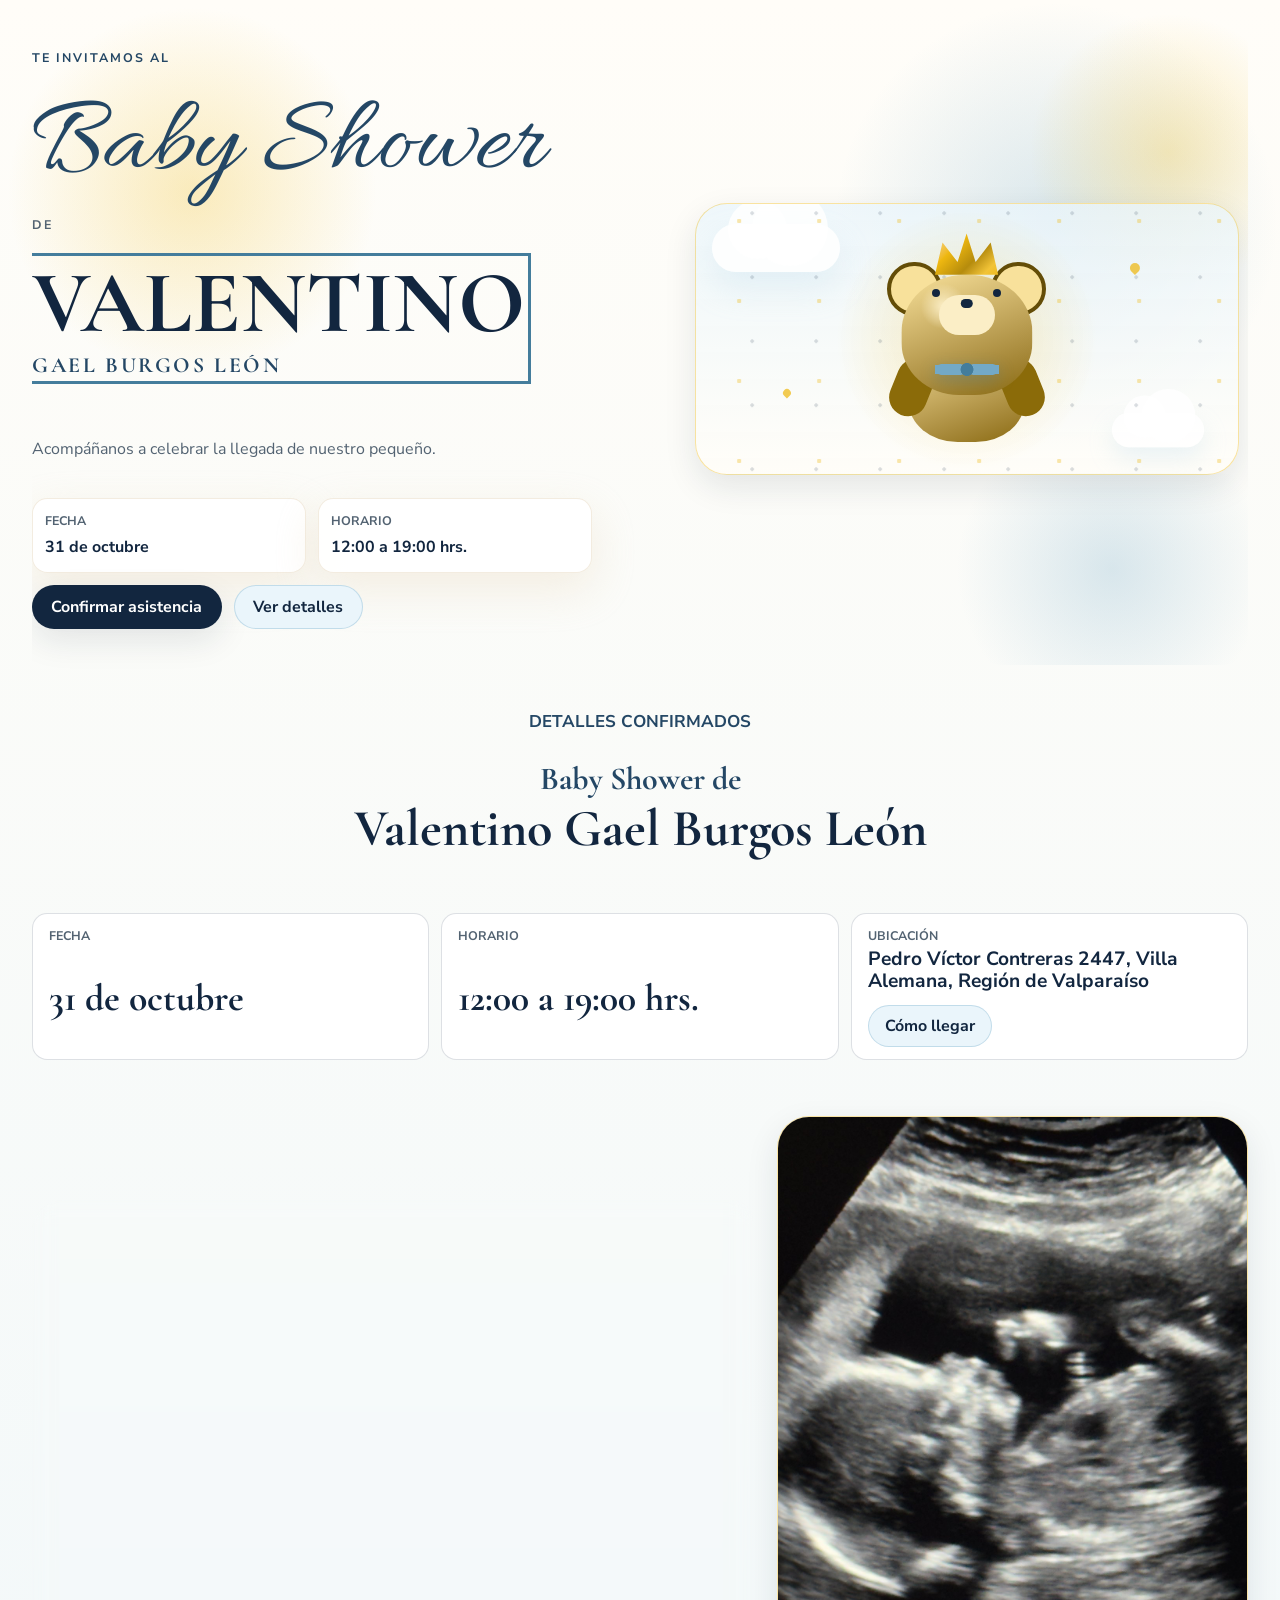
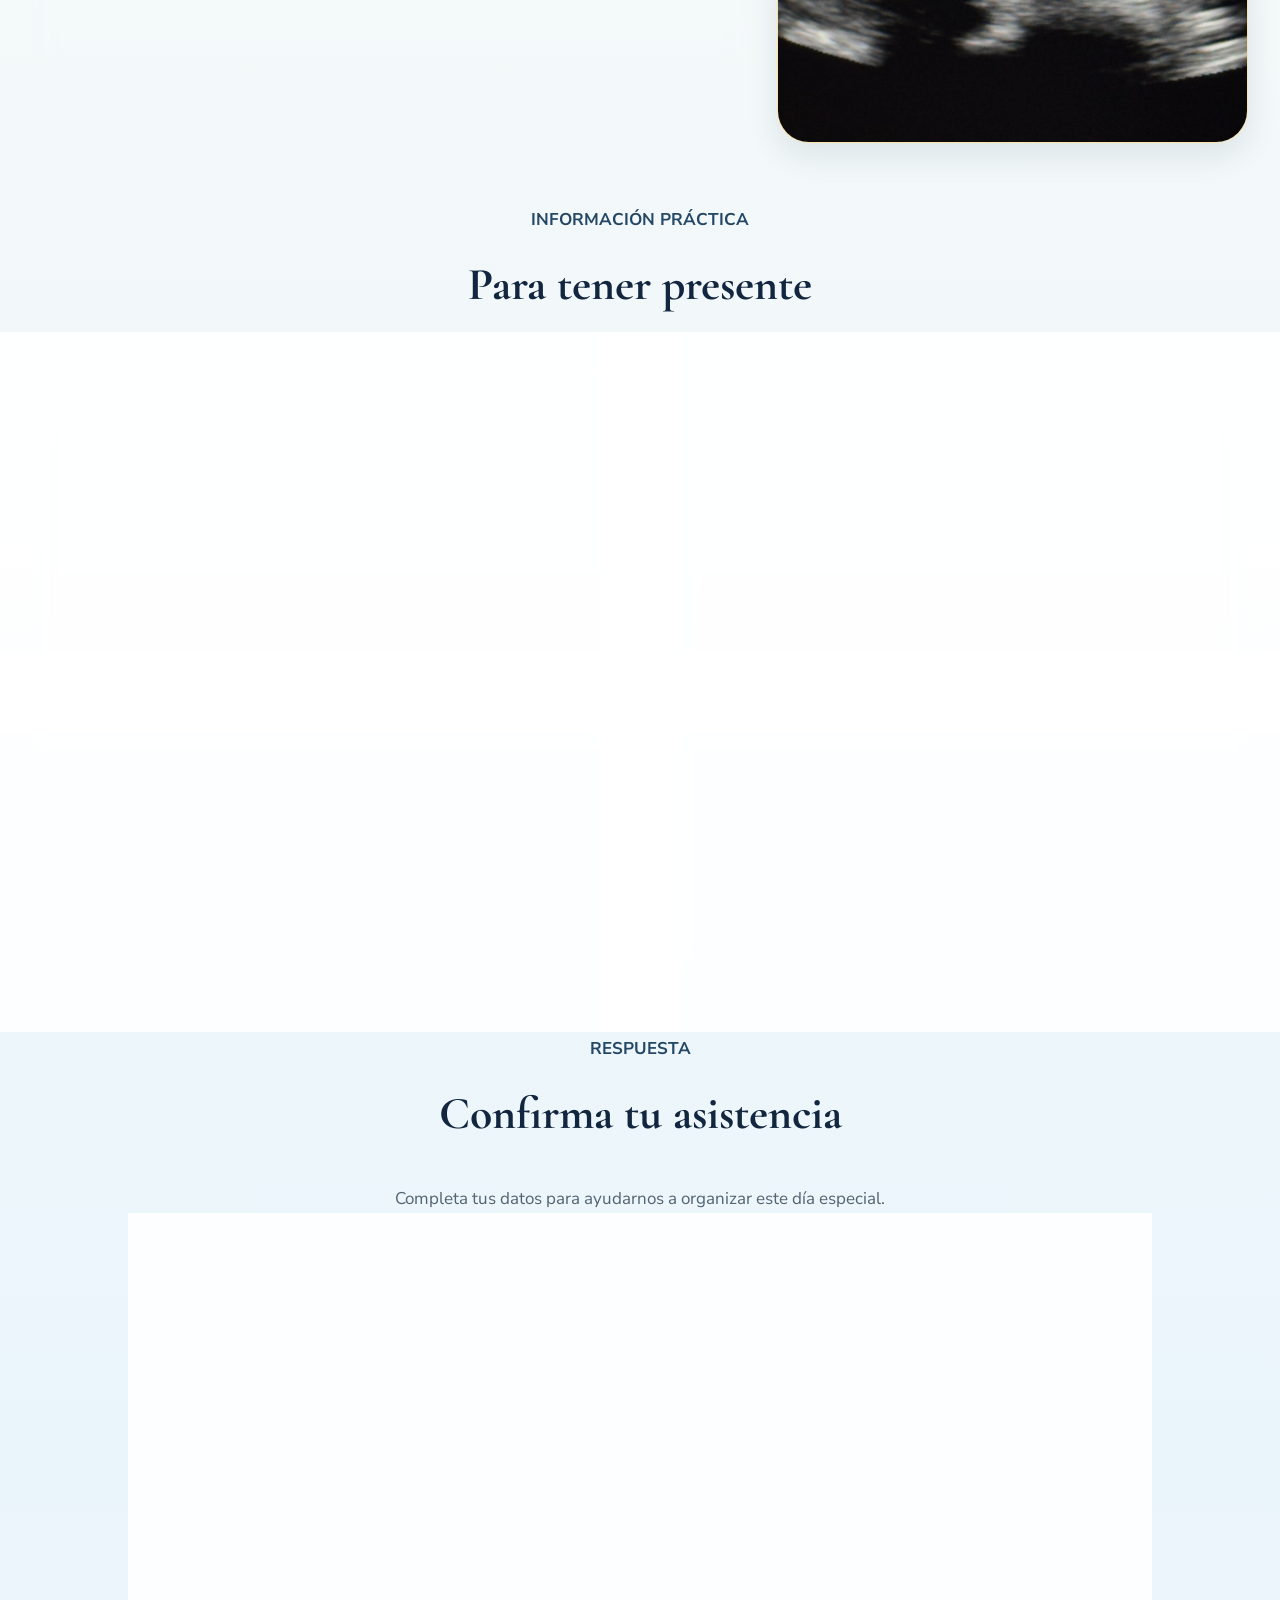
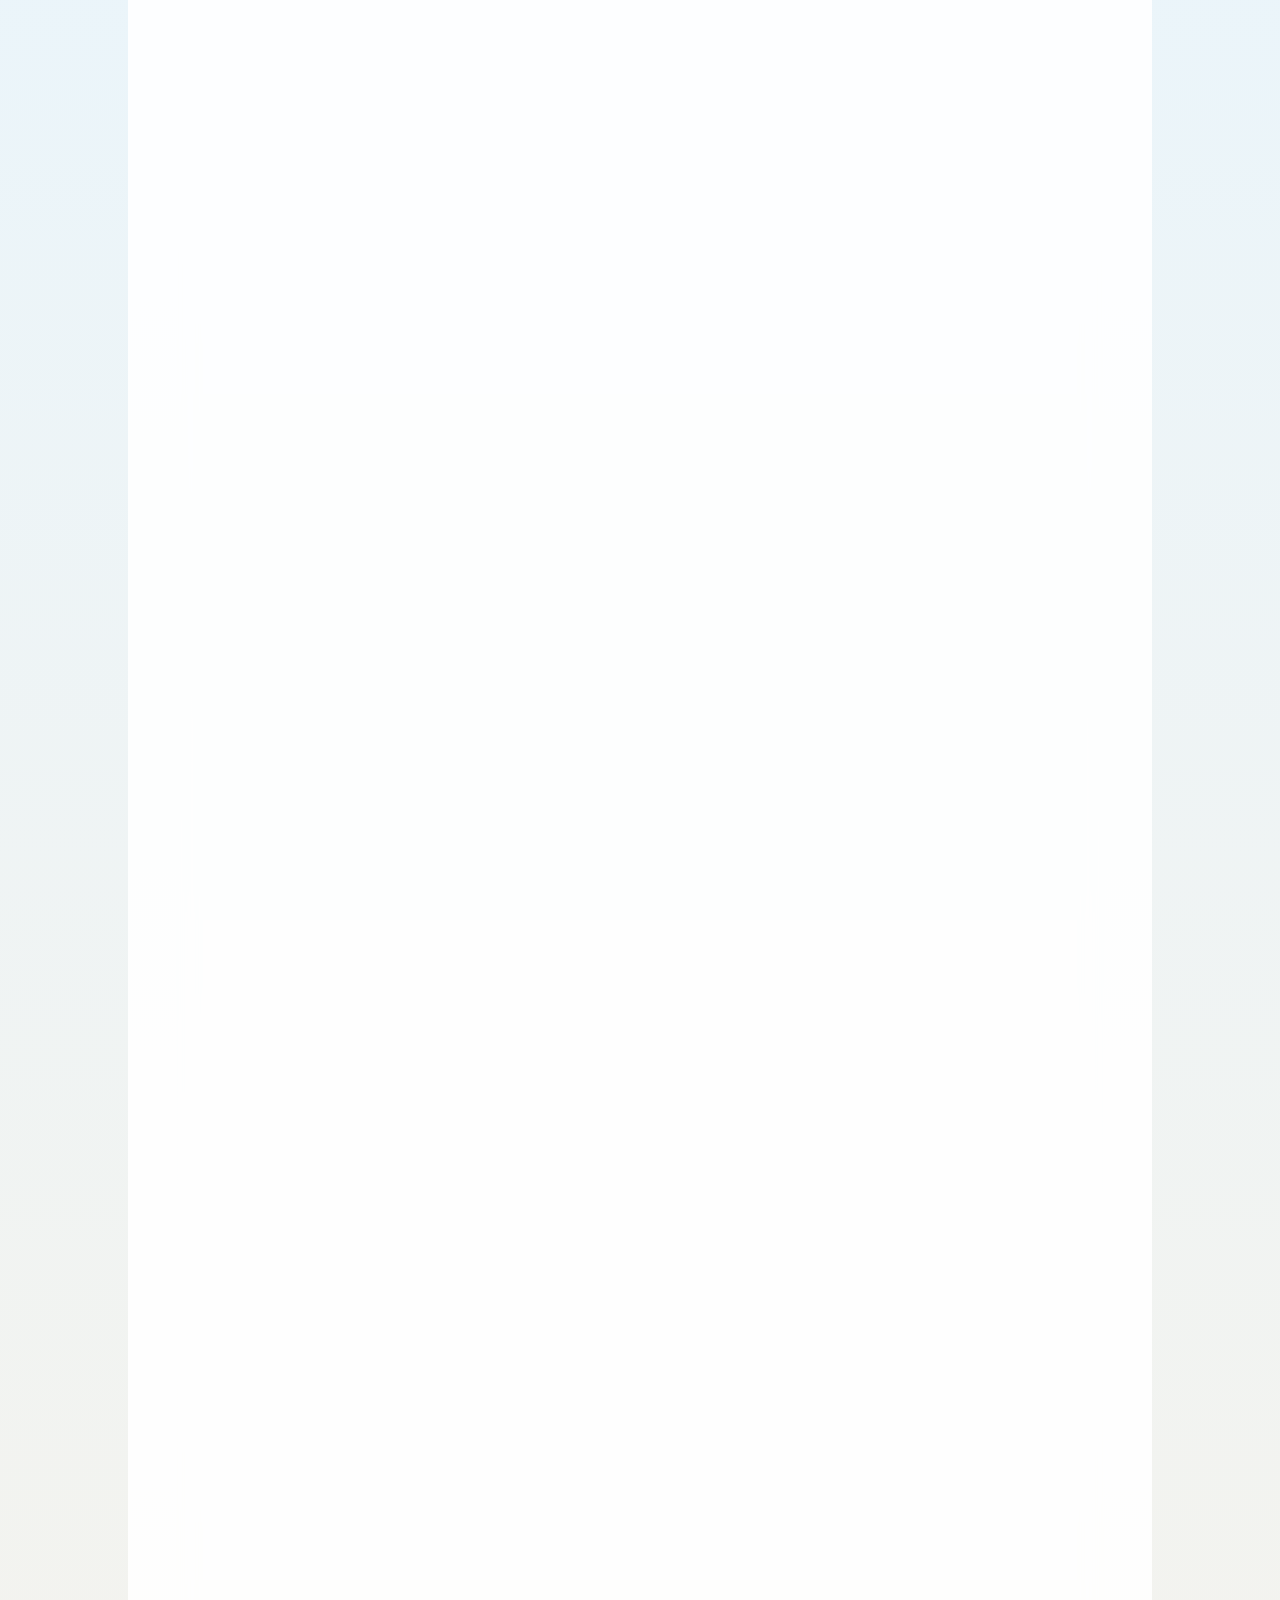
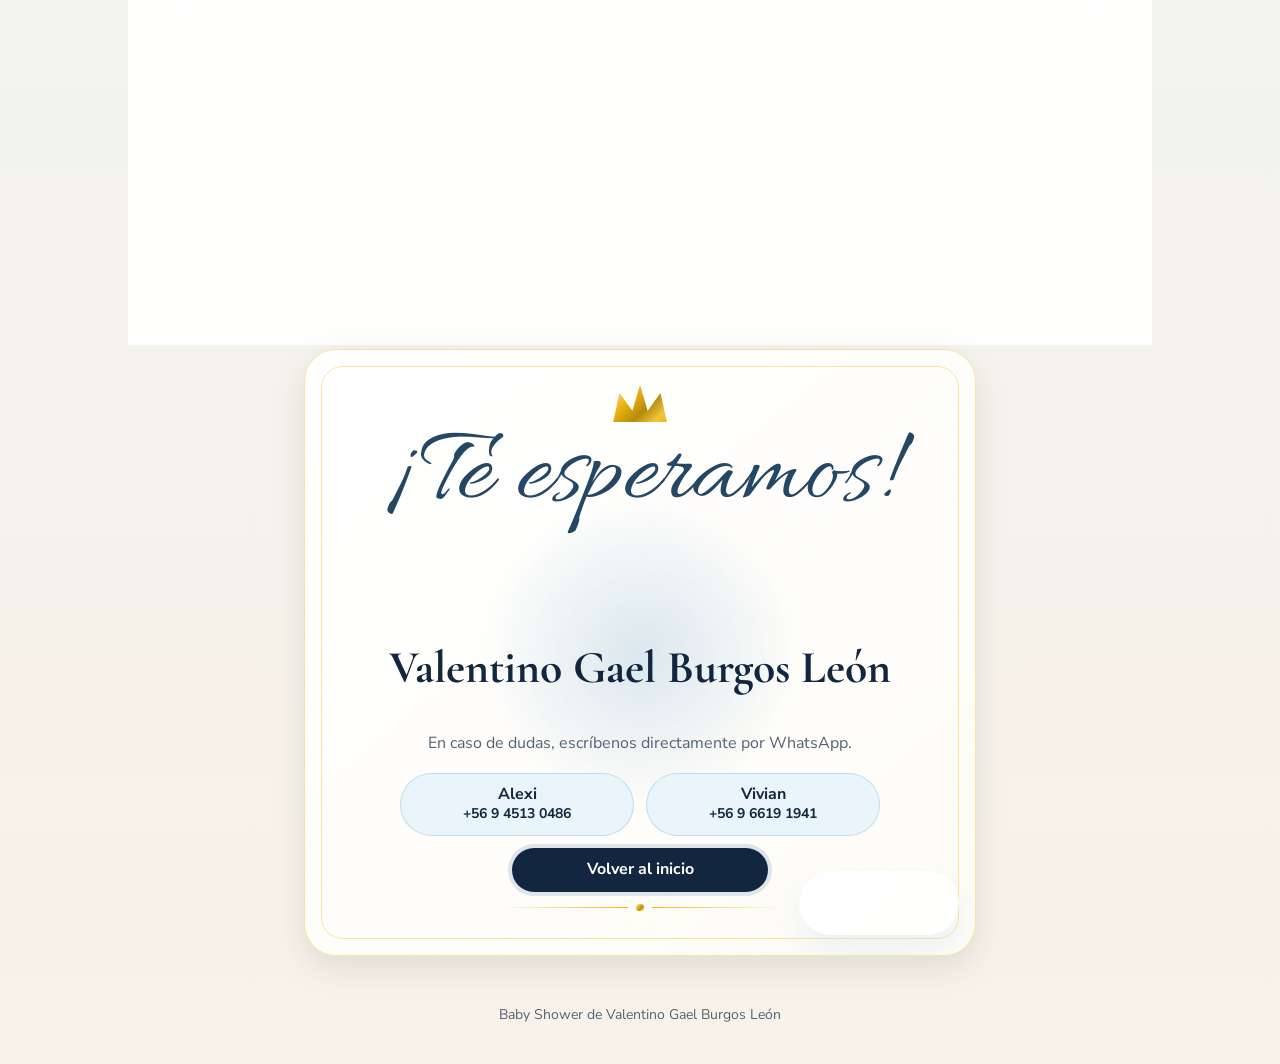
==== commit 642228d7: "deploy: staging from 1807d36bebd35357b3bda57da65f52483e61ef34" ====
--- a/index.html
+++ b/index.html
@@ -76,15 +76,15 @@
             </h2>
           </div>
           <div class="event-summary event-summary--details" aria-label="Resumen del evento">
-            <article class="event-block event-block--icon event-block--date">
+            <article class="event-block event-block--date">
               <span class="event-block__label">Fecha</span>
               <span class="event-block__value" data-event-text="date.display">31 de octubre</span>
             </article>
-            <article class="event-block event-block--icon event-block--time">
+            <article class="event-block event-block--time">
               <span class="event-block__label">Horario</span>
               <span class="event-block__value" data-event-text="schedule.display">12:00 a 19:00 hrs.</span>
             </article>
-            <article class="event-block event-block--icon event-block--location event-block--location-wide">
+            <article class="event-block event-block--location event-block--location-wide">
               <span class="event-block__label">Ubicación</span>
               <span class="event-block__value event-block__value--address" data-event-text="location.address">Pedro Víctor Contreras 2447, Villa Alemana, Región de Valparaíso</span>
               <a
@@ -113,8 +113,7 @@
     </p>
 
     <p>
-      Queremos compartir contigo una jornada llena de cariño, alegría y
-      momentos especiales.
+      Será una jornada llena de cariño, alegría y momentos especiales.
     </p>
 
     <p>Te esperamos para vivir juntos una celebración tierna y familiar.</p>
@@ -157,14 +156,7 @@
       </p>
     </article>
 
-    <article class="card">
-      <span class="badge">Horario</span>
-      <h3>Celebración</h3>
-      <p>
-        Te esperamos de
-        <span data-event-text="schedule.display">12:00 a 19:00 hrs.</span>
-      </p>
-    </article>
+
 
     <article class="card">
       <span class="badge">Piscina</span>
@@ -259,11 +251,11 @@
                 <p class="ds-kicker">Presente opcional</p>
                 <h3 id="regalos-title">¿Te gustaría llevar un presente?</h3>
                 <p>
-                  Tu presencia es lo más importante. Ya contamos con todo lo
-                  necesario para recibir a Valentino. Si deseas llevar un
-                  presente, puedes seleccionar uno o más regalos. Esta
-                  información solo nos ayudará a evitar repeticiones; no existen
-                  marcas, precios ni preferencias de valor.
+                  Tu presencia es lo más importante. Si deseas llevar un
+                  presente, puedes seleccionar una o más alternativas. A medida
+                  que las personas elijan una opción, algunas podrán quedar como
+                  no disponibles. Si igualmente quieres regalar algo de ese
+                  tipo, selecciona «Otro regalo» y descríbelo.
                 </p>
               </div>
 
@@ -288,10 +280,10 @@
               </div>
 
               <p class="message message--warning" data-gift-status>
-                Vista previa: cada regalo tendrá su propio contador. En las
-                prendas, cada talla se contabilizará de forma independiente.
-                Los conteos reales se activarán junto con la confirmación en
-                línea y solo la administración podrá cerrar una alternativa.
+                Vista previa: la disponibilidad y los conteos reales se
+                activarán junto con la confirmación en línea. Cada talla o tipo
+                tendrá un contador independiente y solo la administración podrá
+                cerrar una alternativa.
               </p>
             </section>
 
@@ -344,6 +336,13 @@
       </a>
     </div>
 
+    <a
+      class="btn btn--primary closing-home-link"
+      href="#/inicio"
+    >
+      Volver al inicio
+    </a>
+
     <div class="ornament-divider" aria-hidden="true">
       <span class="ornament-divider__mark"></span>
     </div>
--- a/css/site.css
+++ b/css/site.css
@@ -1226,3 +1226,34 @@
       repeat(3, minmax(0, 1fr));
   }
 }
+
+/* H6B-R8: detalles limpios, cierre navegable y regalos tipificados */
+
+.event-summary--details .event-block {
+  padding-inline-start: var(--space-4);
+}
+
+.event-summary--details
+  .event-block::before {
+  display: none;
+  content: none;
+  background: none;
+}
+
+.closing-home-link {
+  width: min(100%, 16rem);
+  margin-block-start: var(--space-3);
+  text-align: center;
+}
+
+.gift-option--basic
+  .gift-option__content {
+  align-content: center;
+}
+
+@media (min-width: 768px) {
+  .practical-grid--extended {
+    grid-template-columns:
+      repeat(2, minmax(0, 1fr));
+  }
+}
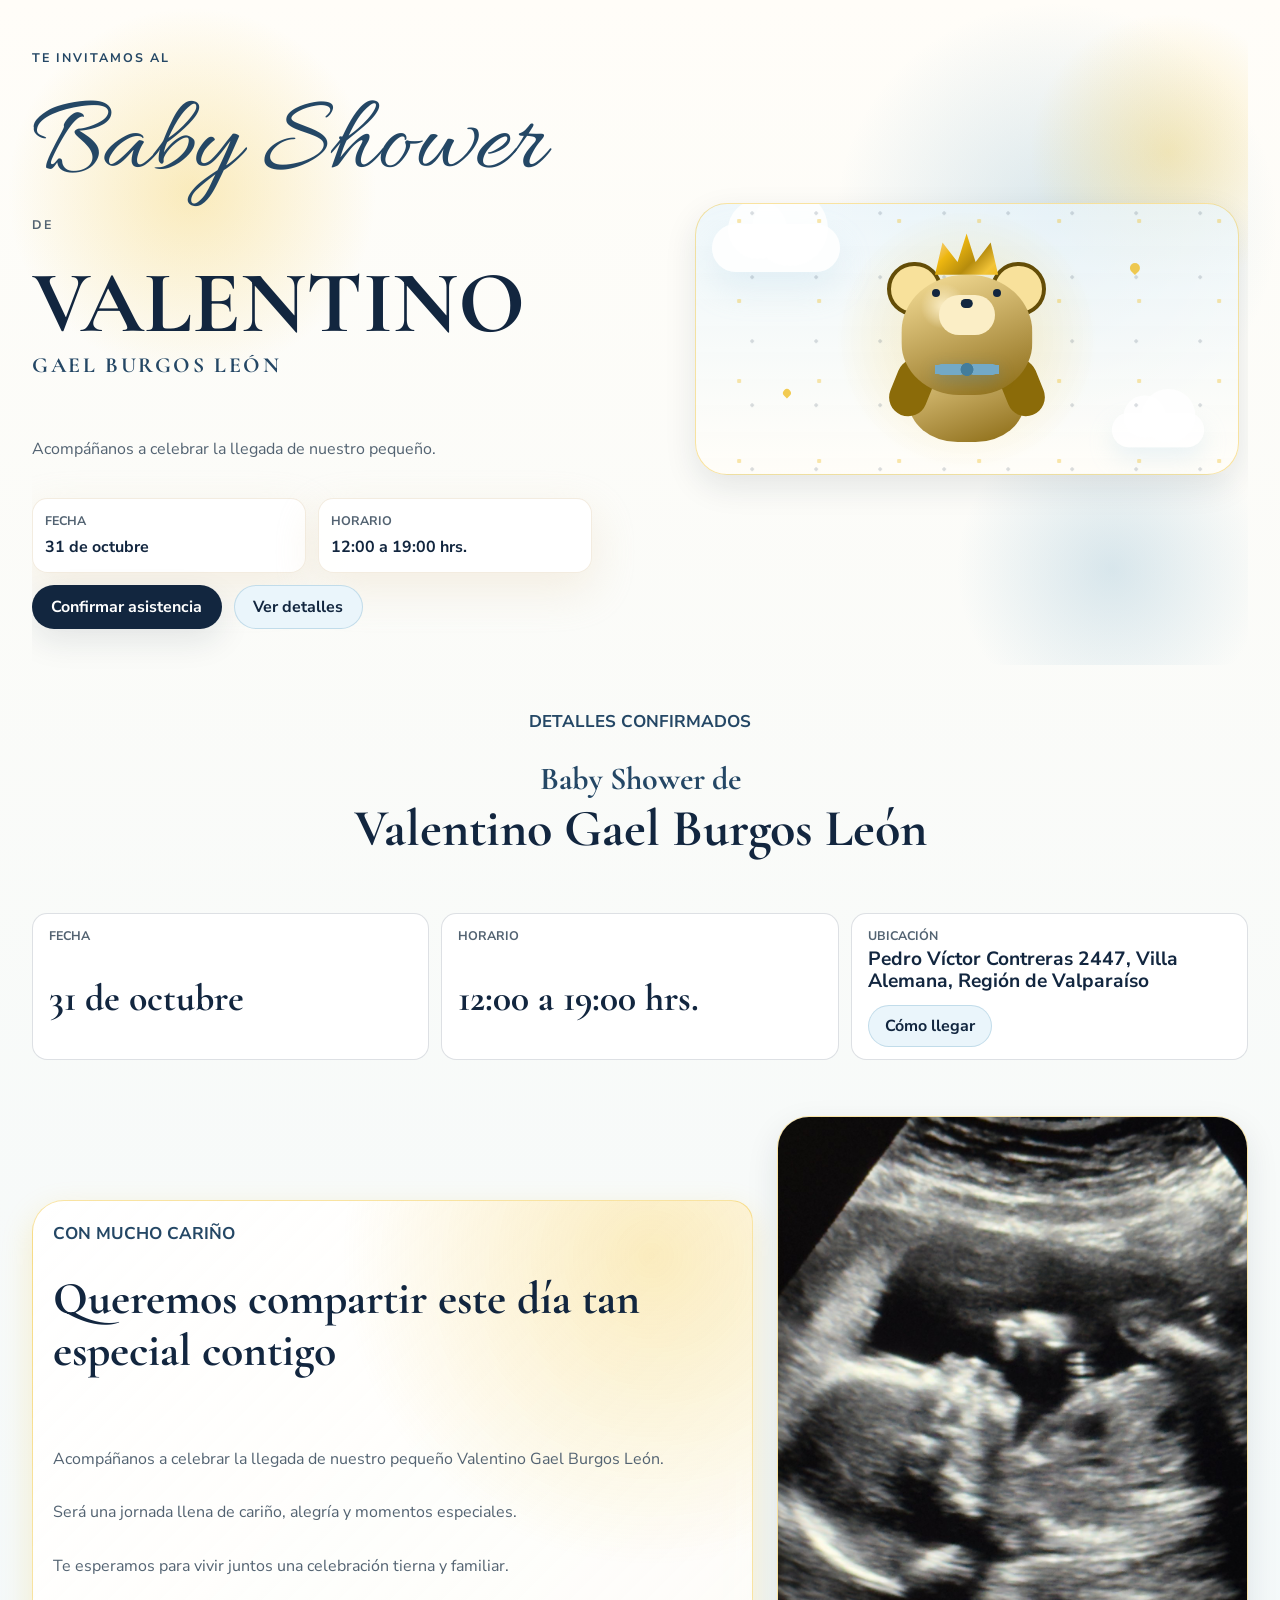
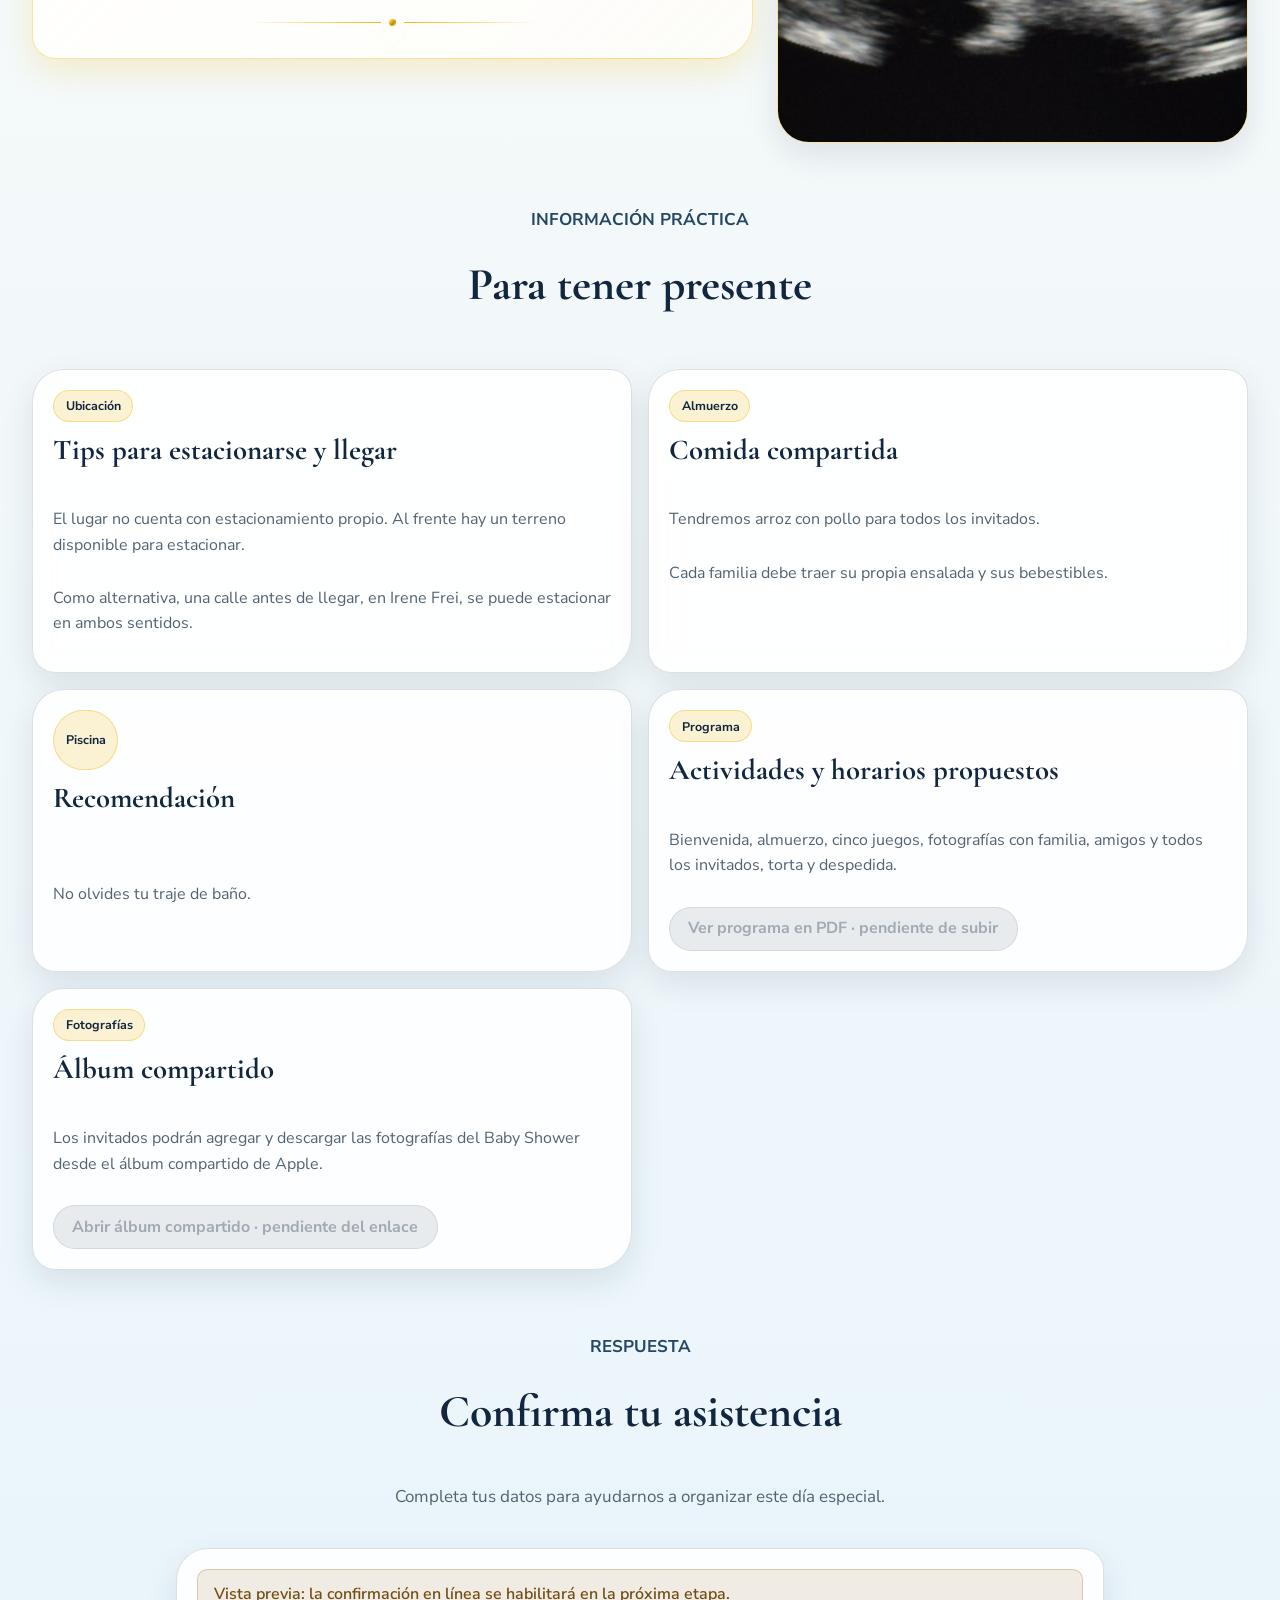
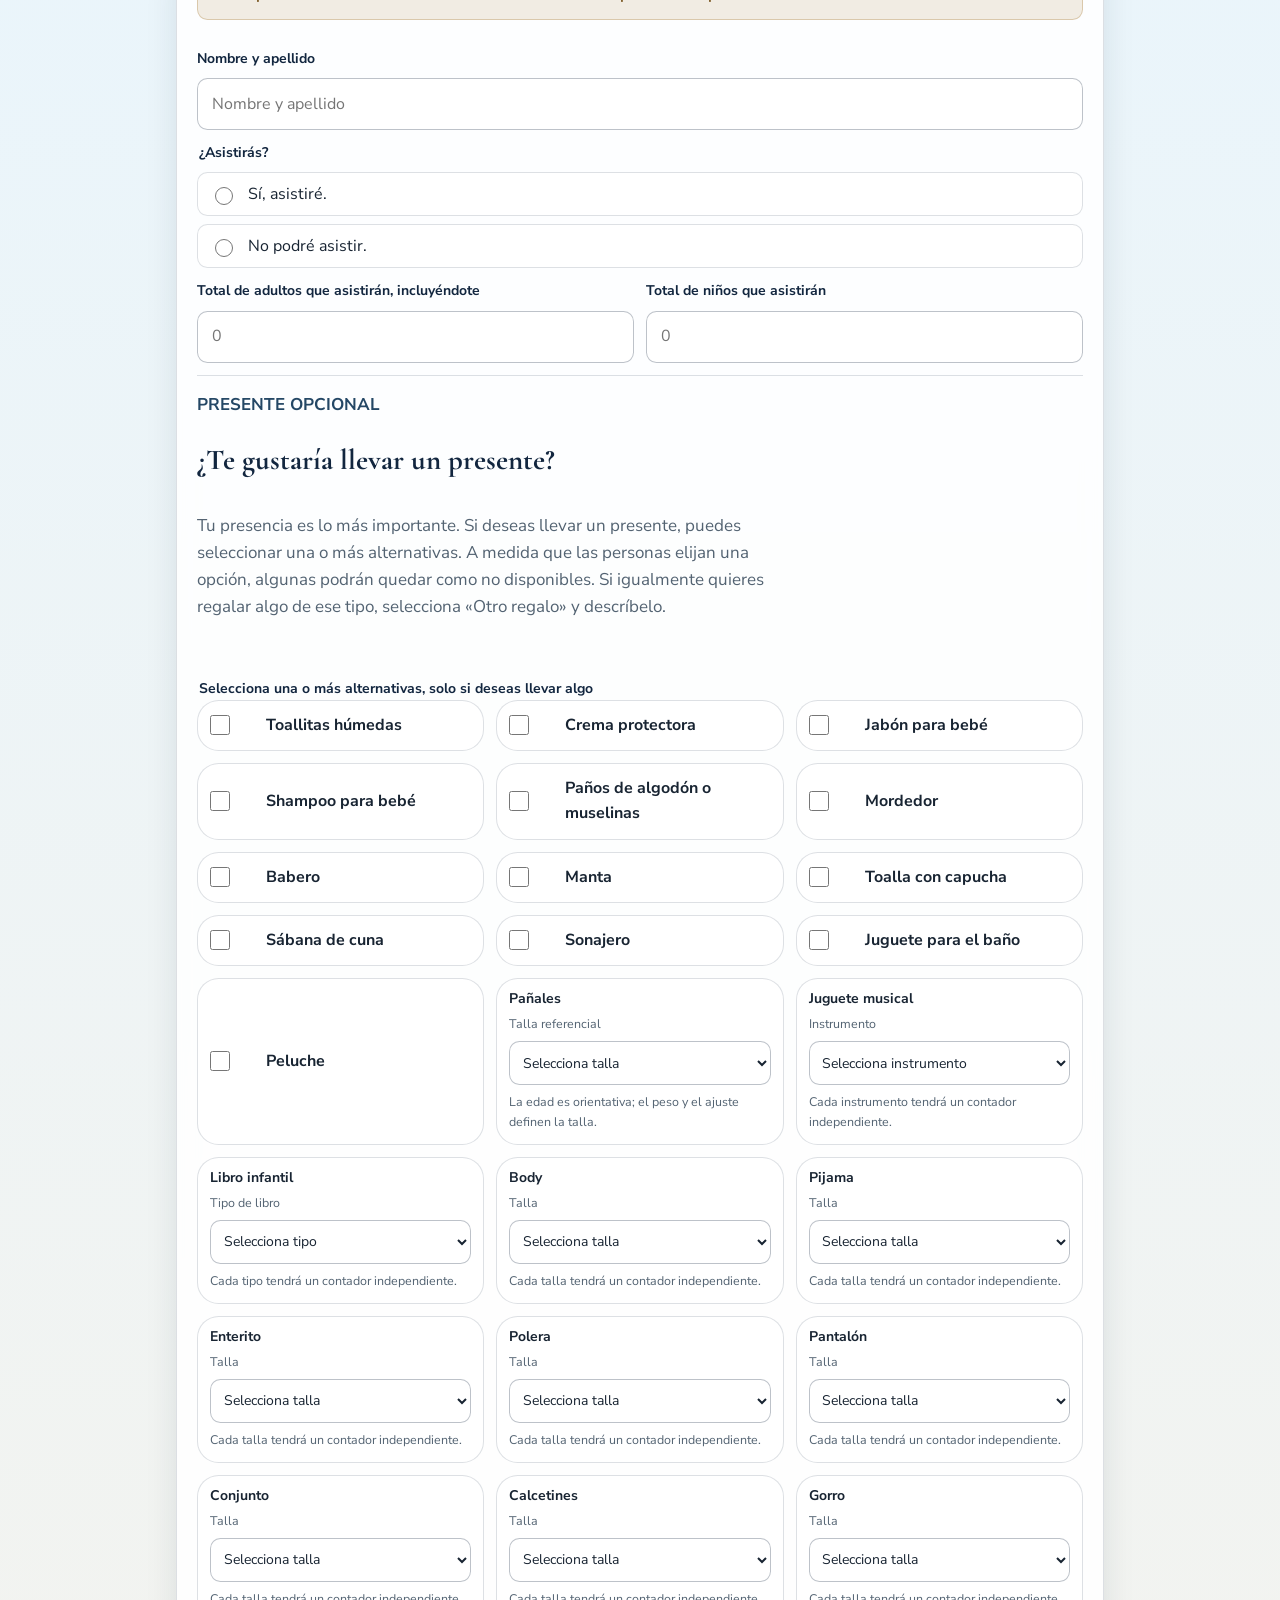
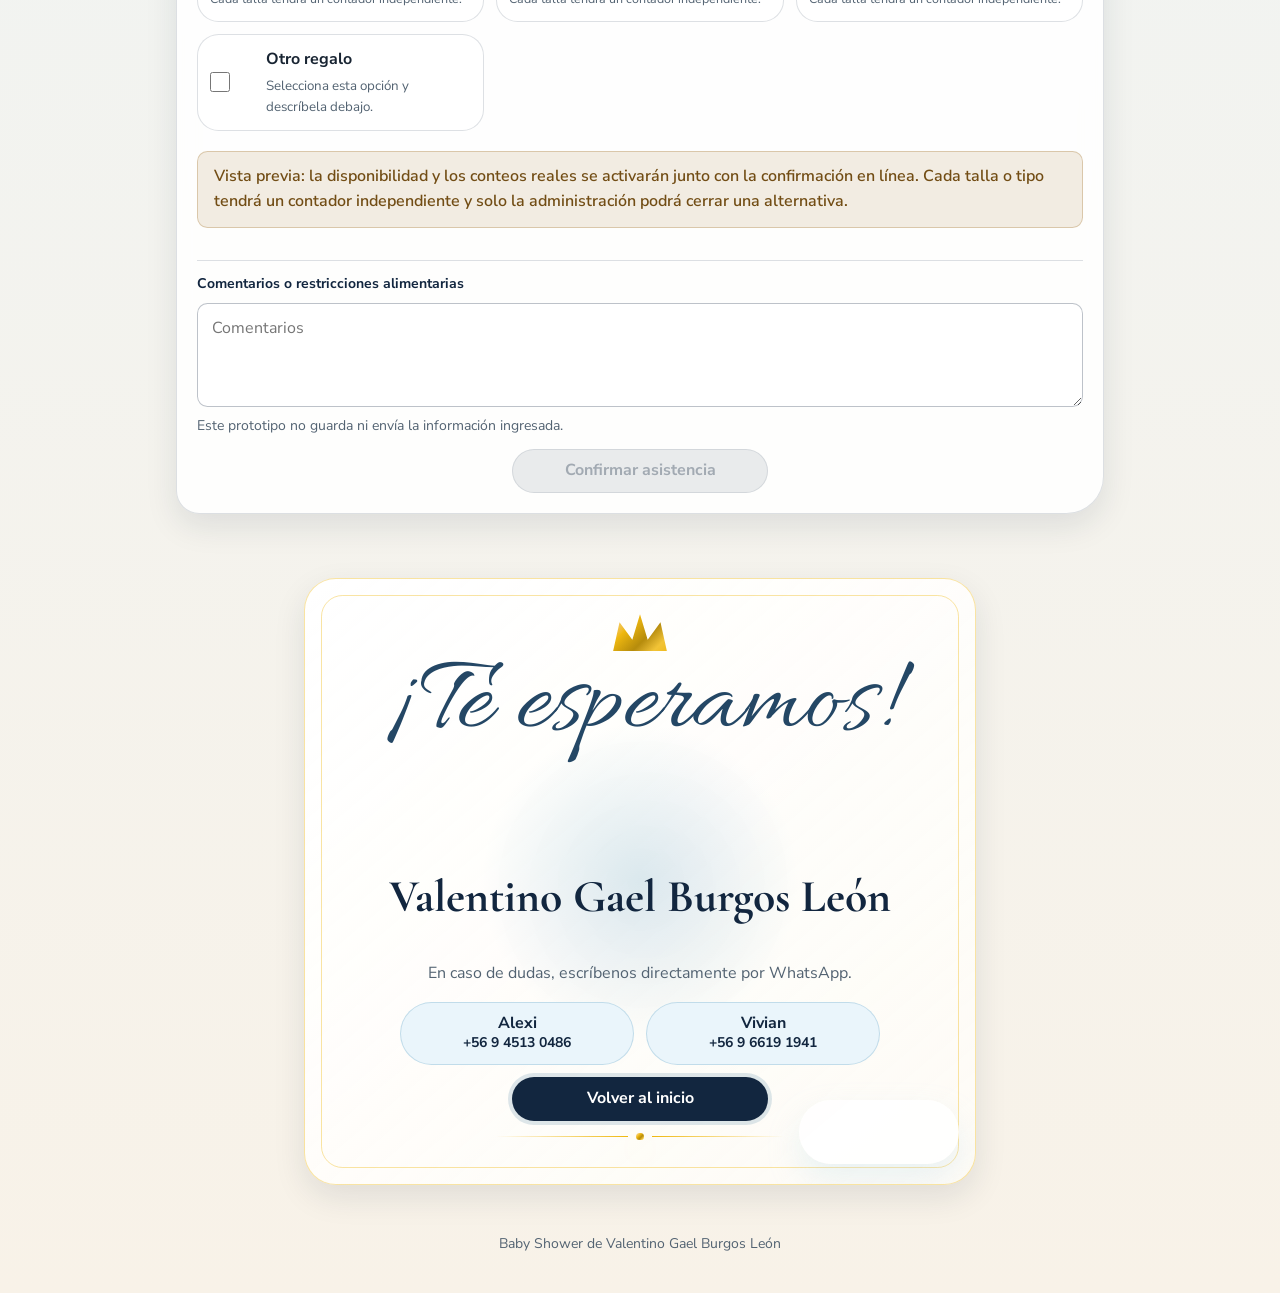
==== commit f3526927: "deploy: staging from c3facf886668056bed33e1e350f483544851019b" ====
--- a/index.html
+++ b/index.html
@@ -156,6 +156,18 @@
       </p>
     </article>
 
+<article class="card practical-lunch-card">
+  <span class="badge">Almuerzo</span>
+  <h3>Comida compartida</h3>
+  <p>
+    Tendremos arroz con pollo para todos los invitados.
+  </p>
+  <p>
+    Cada familia debe traer su propia ensalada y sus bebestibles.
+  </p>
+</article>
+
+
 
 
     <article class="card">
--- a/css/site.css
+++ b/css/site.css
@@ -1257,3 +1257,19 @@
       repeat(2, minmax(0, 1fr));
   }
 }
+
+/* H6B-R9: portada sin recuadros y capacidades específicas */
+
+.invite-overline,
+.invite-name {
+  padding: 0;
+  border: 0;
+  border-radius: 0;
+  background: transparent;
+  box-shadow: none;
+  outline: 0;
+}
+
+.practical-lunch-card {
+  align-content: start;
+}
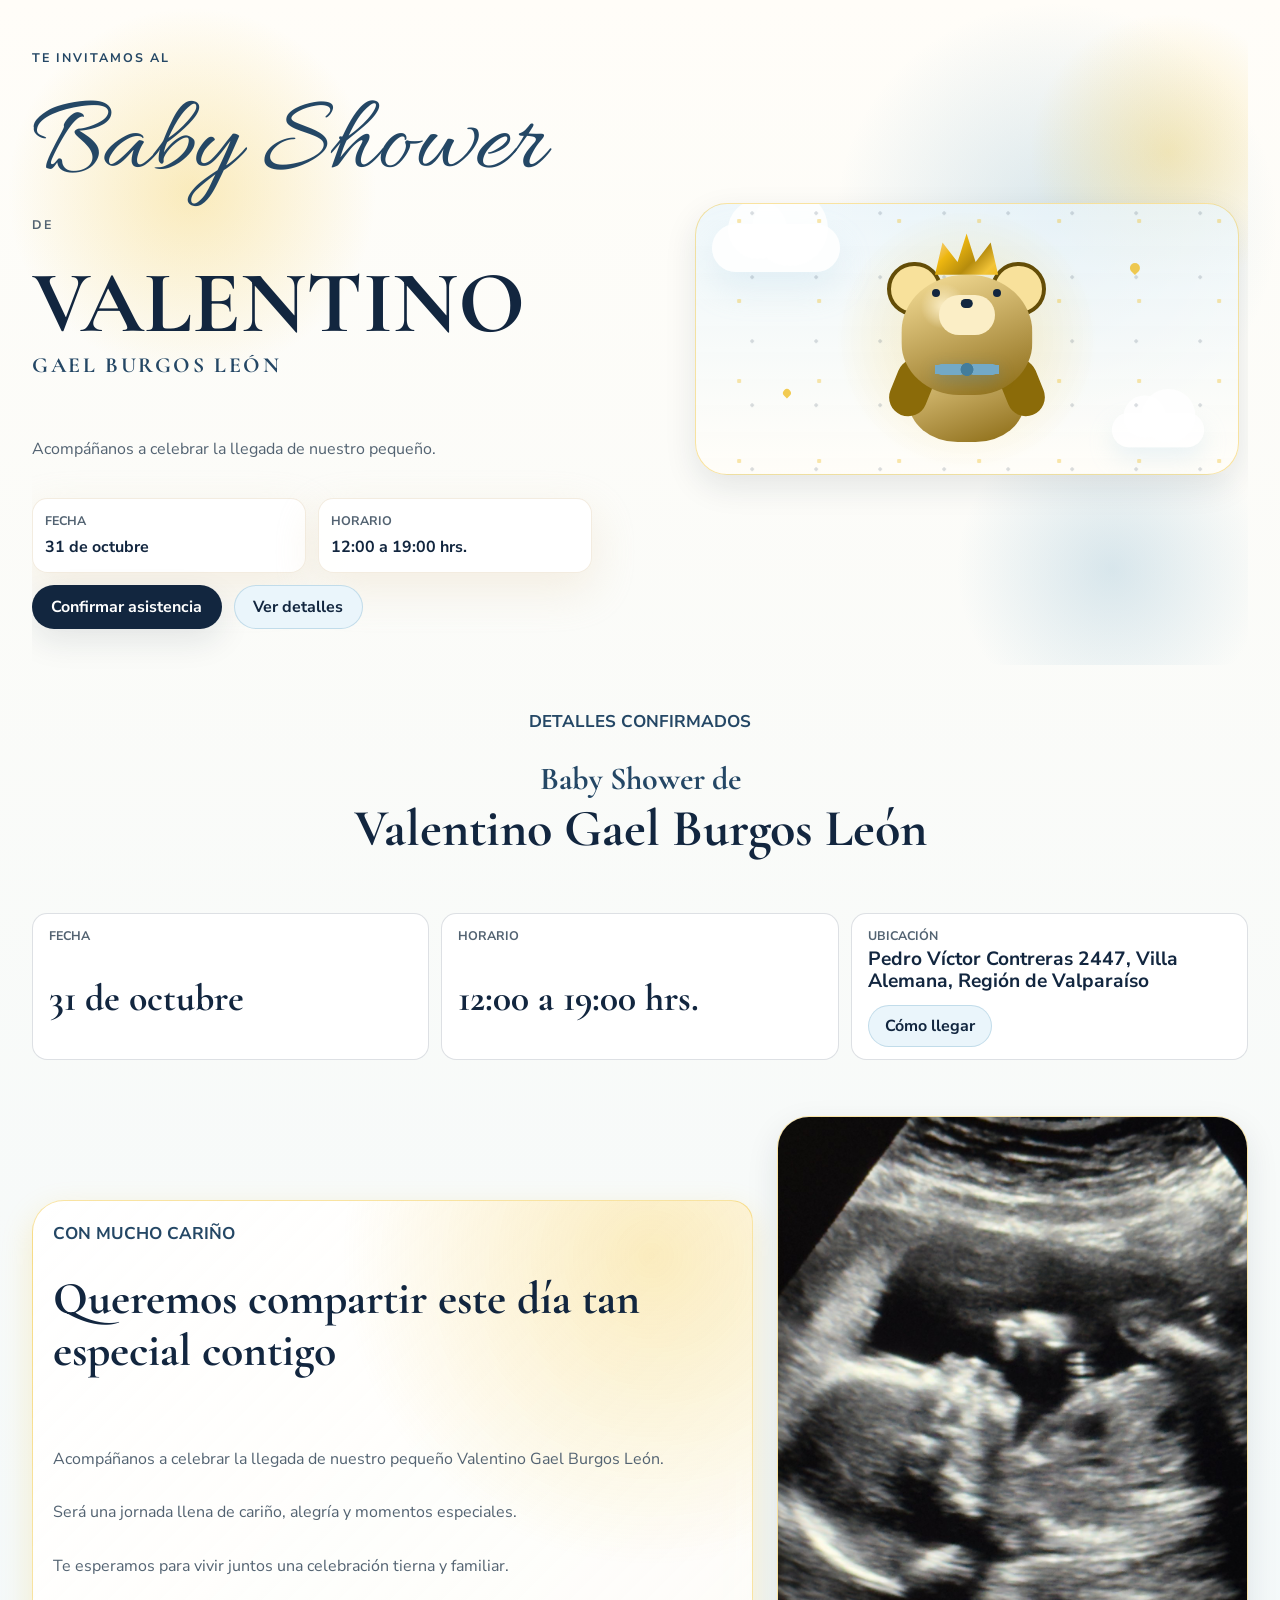
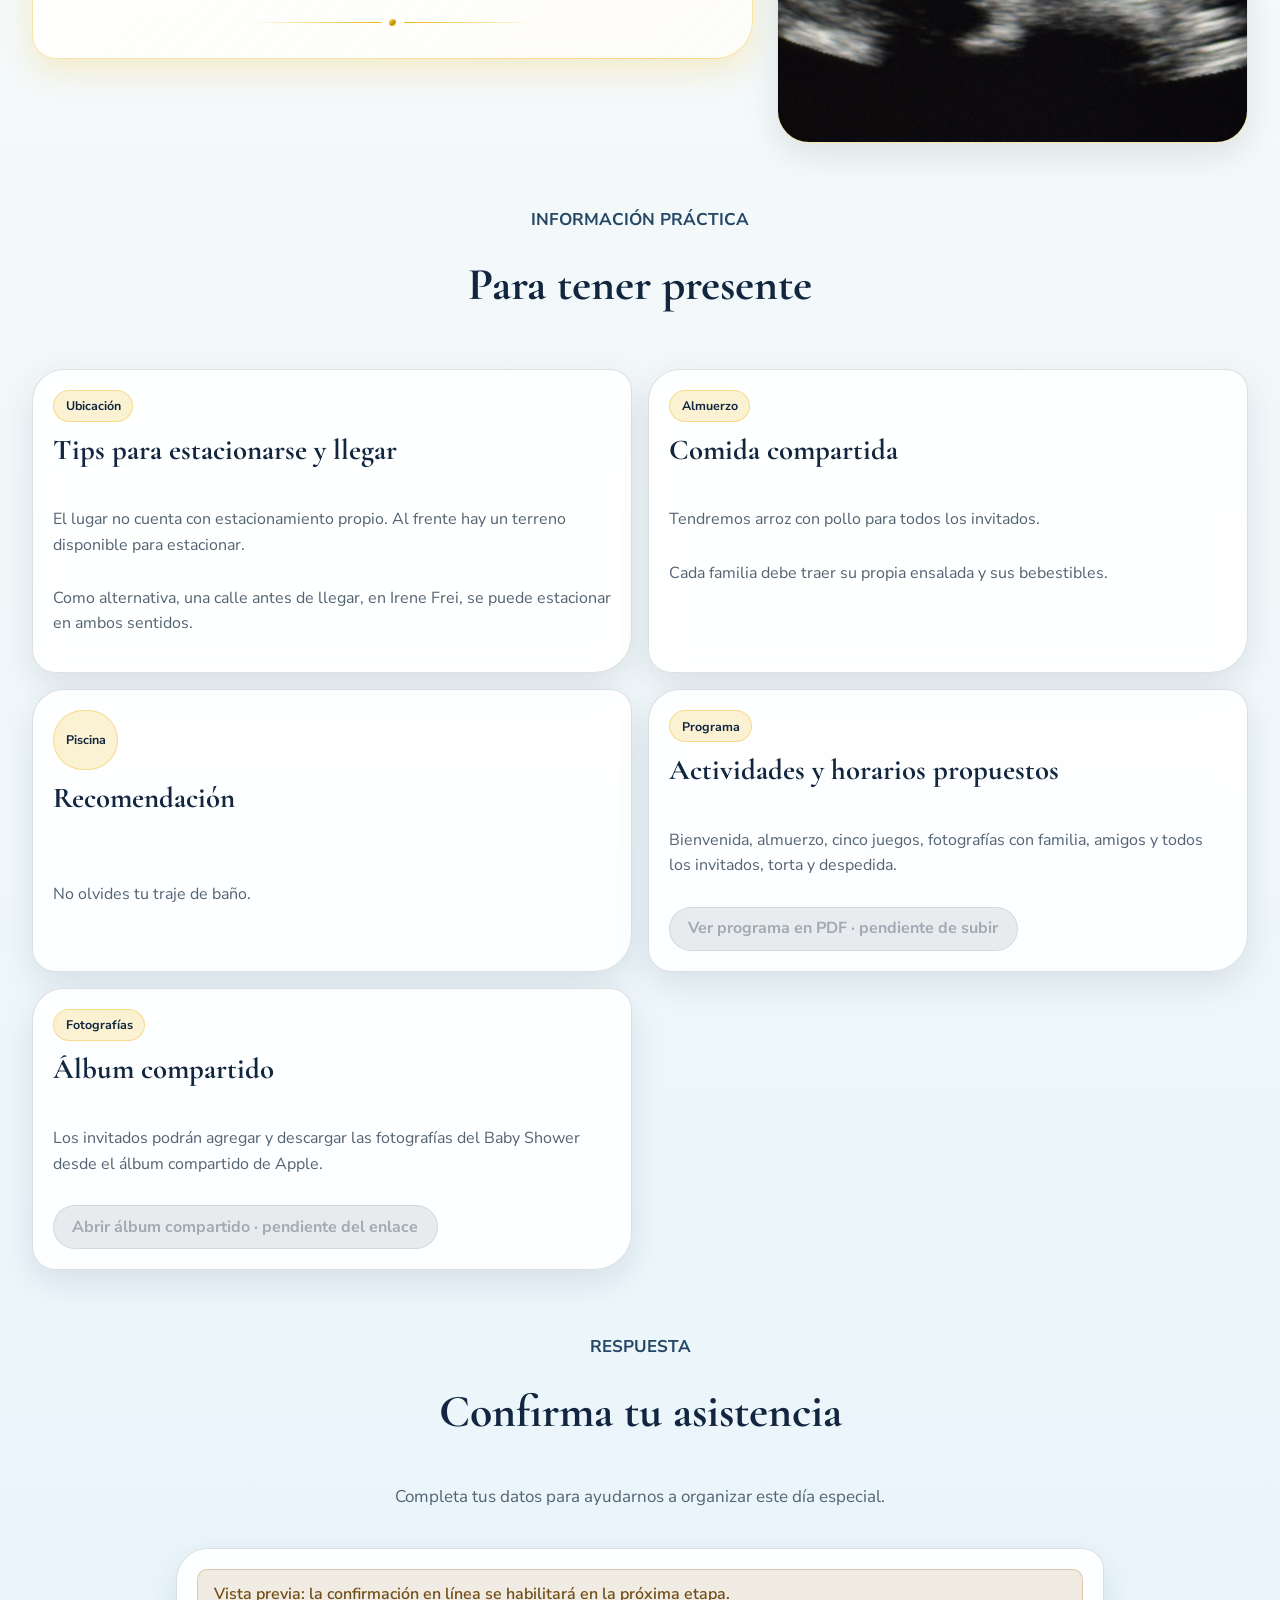
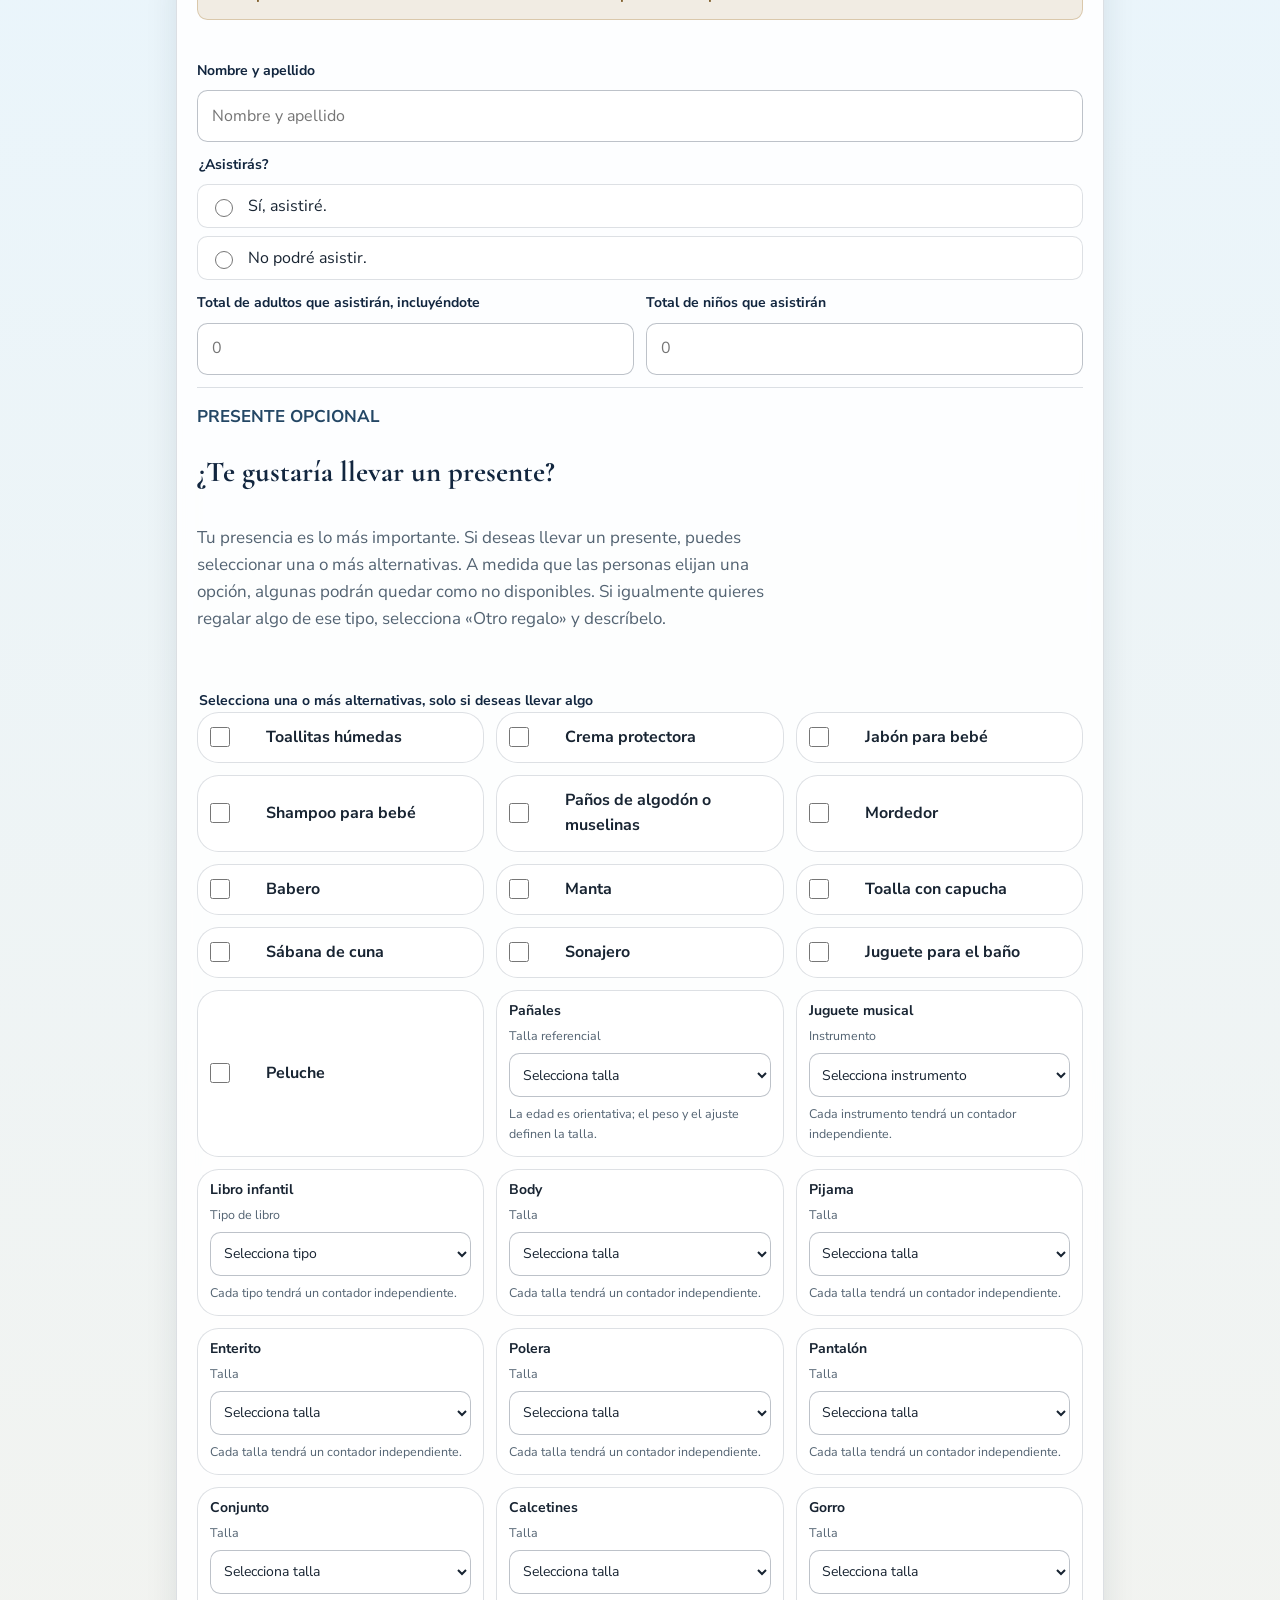
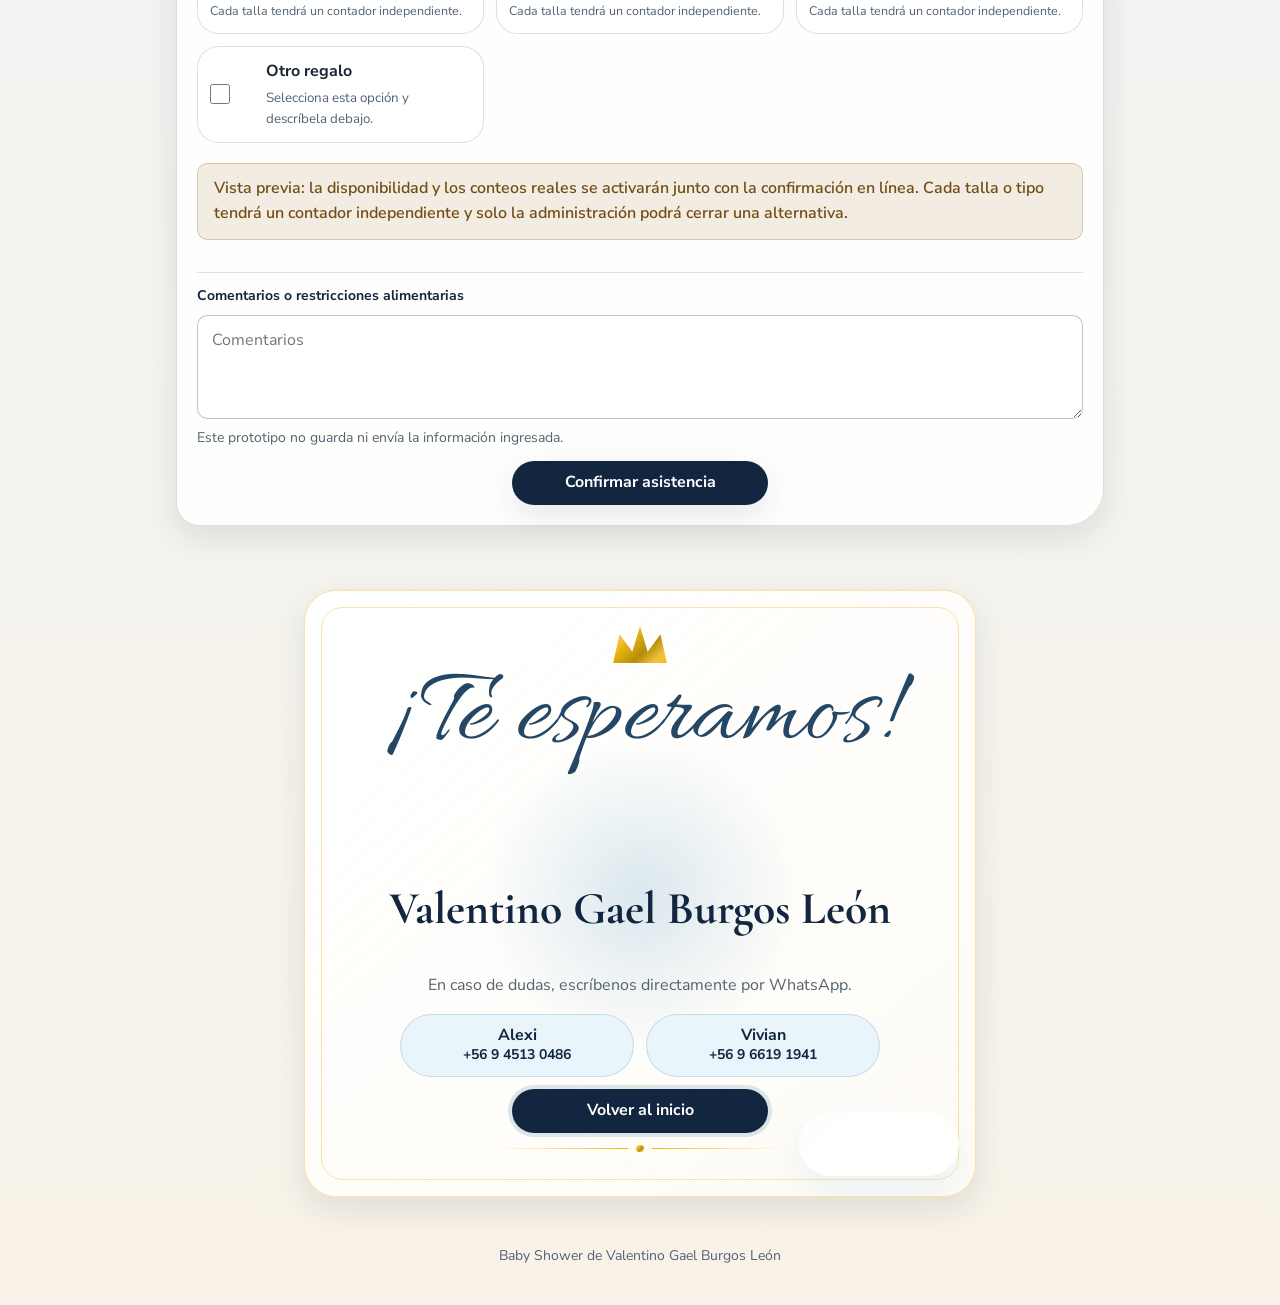
==== commit 1b60c642: "deploy: staging from 88d1eb3a3a1b251fded3dc21eb1e3a2fd1124dee" ====
--- a/index.html
+++ b/index.html
@@ -228,6 +228,12 @@
               Vista previa: la confirmación en línea se habilitará en la próxima etapa.
             </p>
 
+            <div
+              class="field--full turnstile-slot"
+              aria-label="Verificación de seguridad"
+              data-turnstile-container
+            ></div>
+
             <div class="field field--full">
               <label for="fullName">Nombre y apellido</label>
               <input class="input" id="fullName" name="fullName" type="text" autocomplete="name" placeholder="Nombre y apellido" data-rsvp-field="fullName">
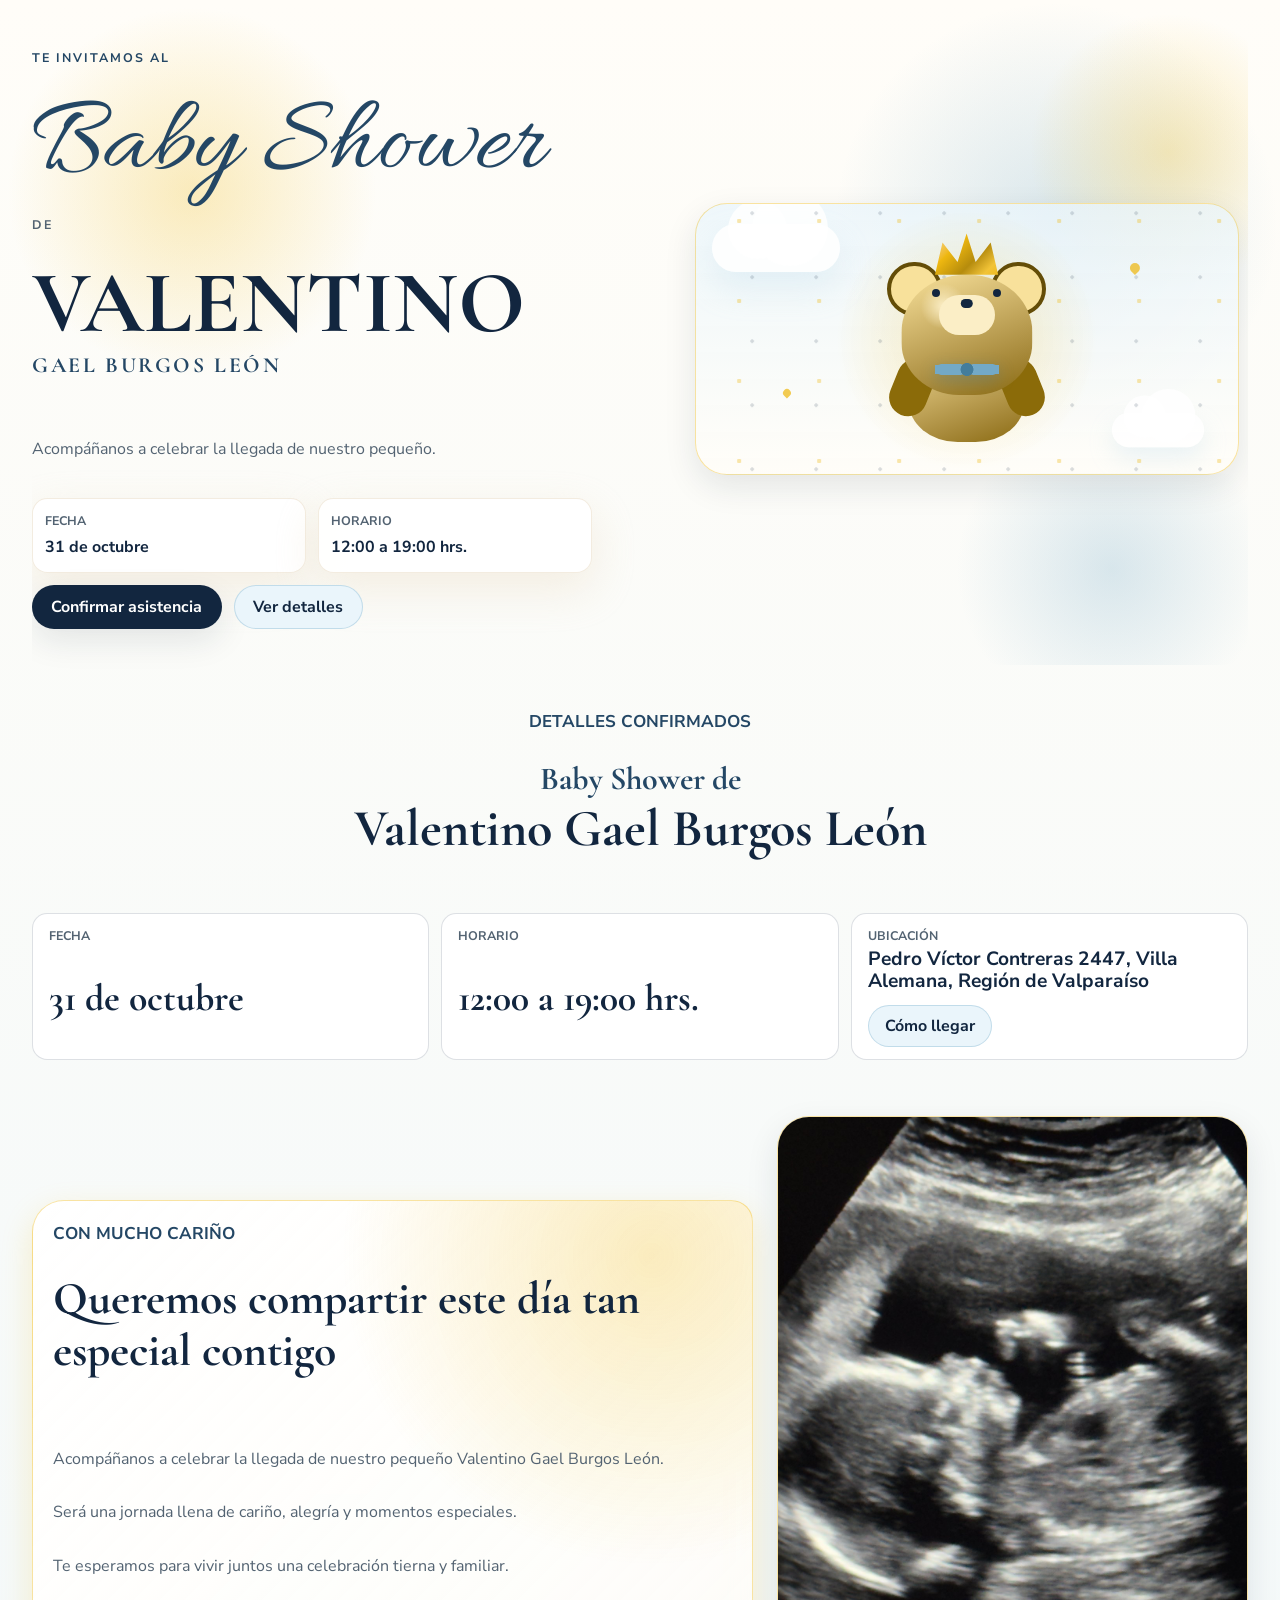
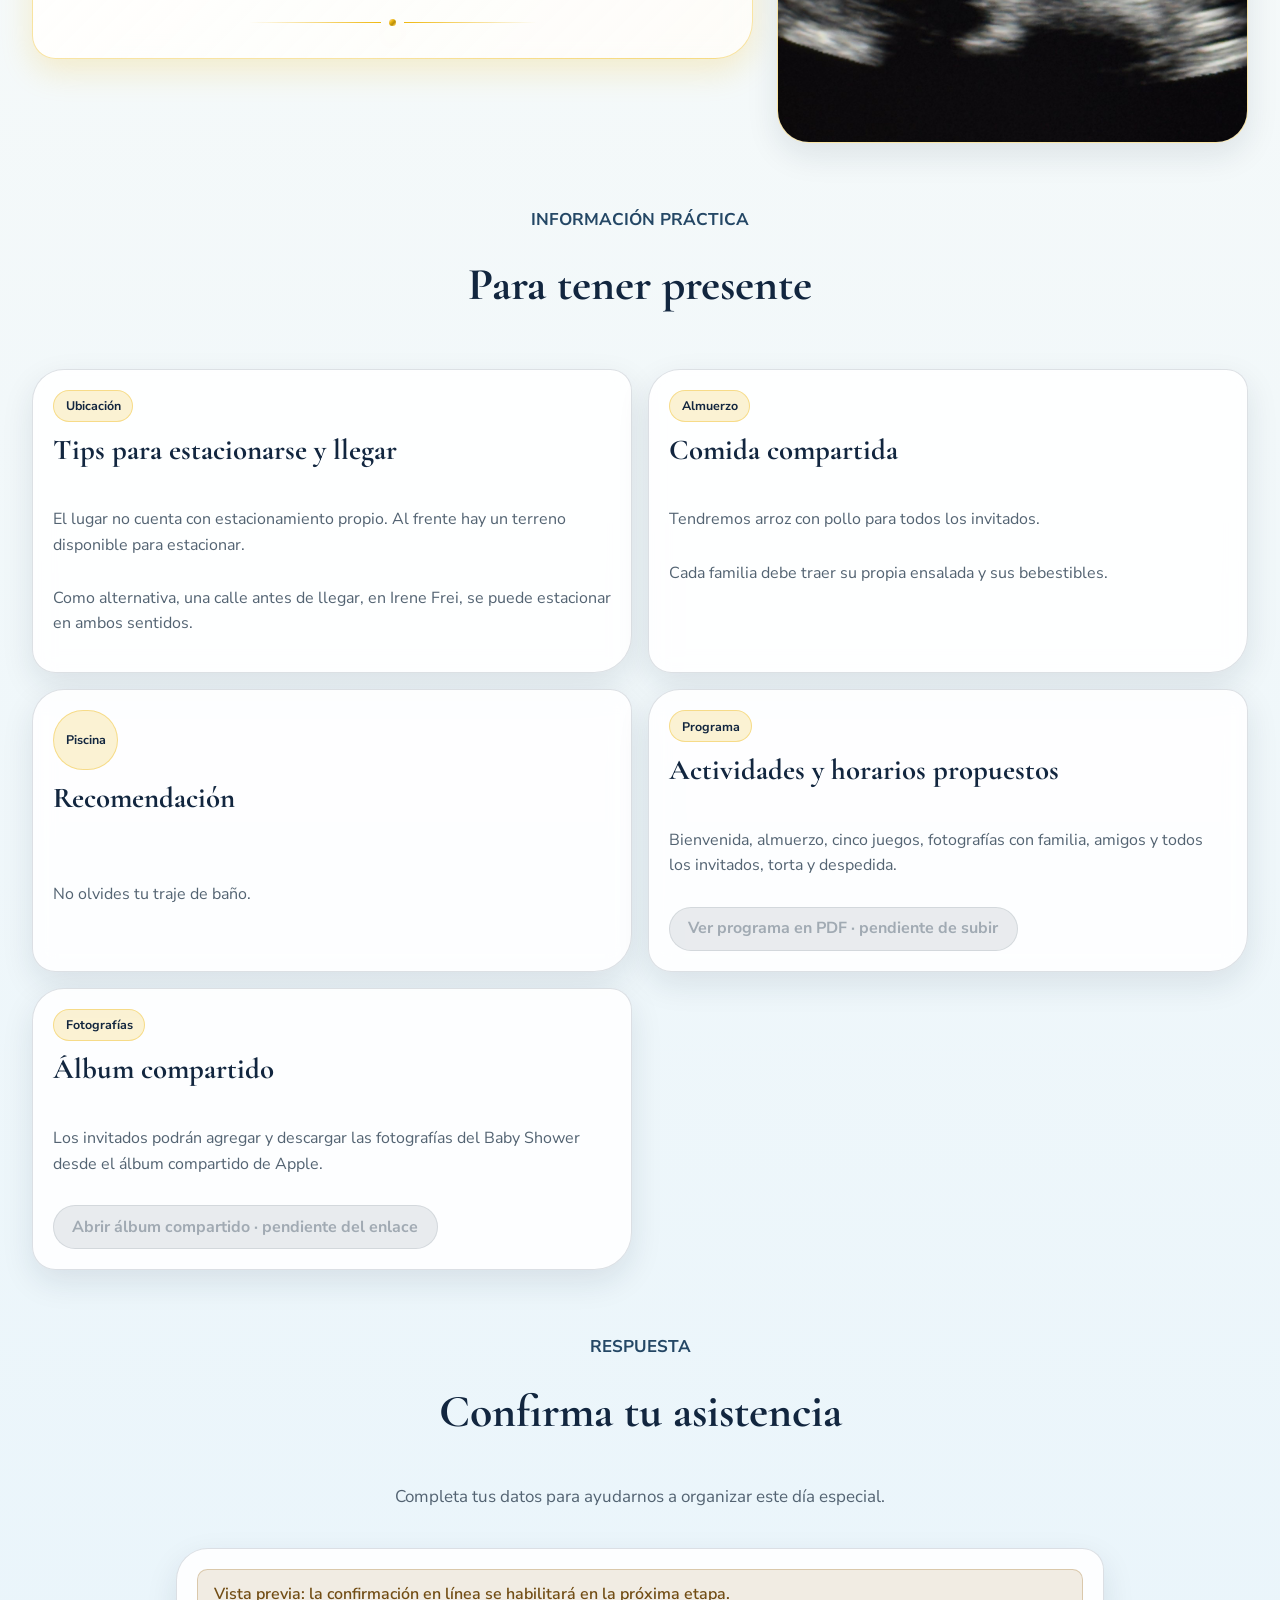
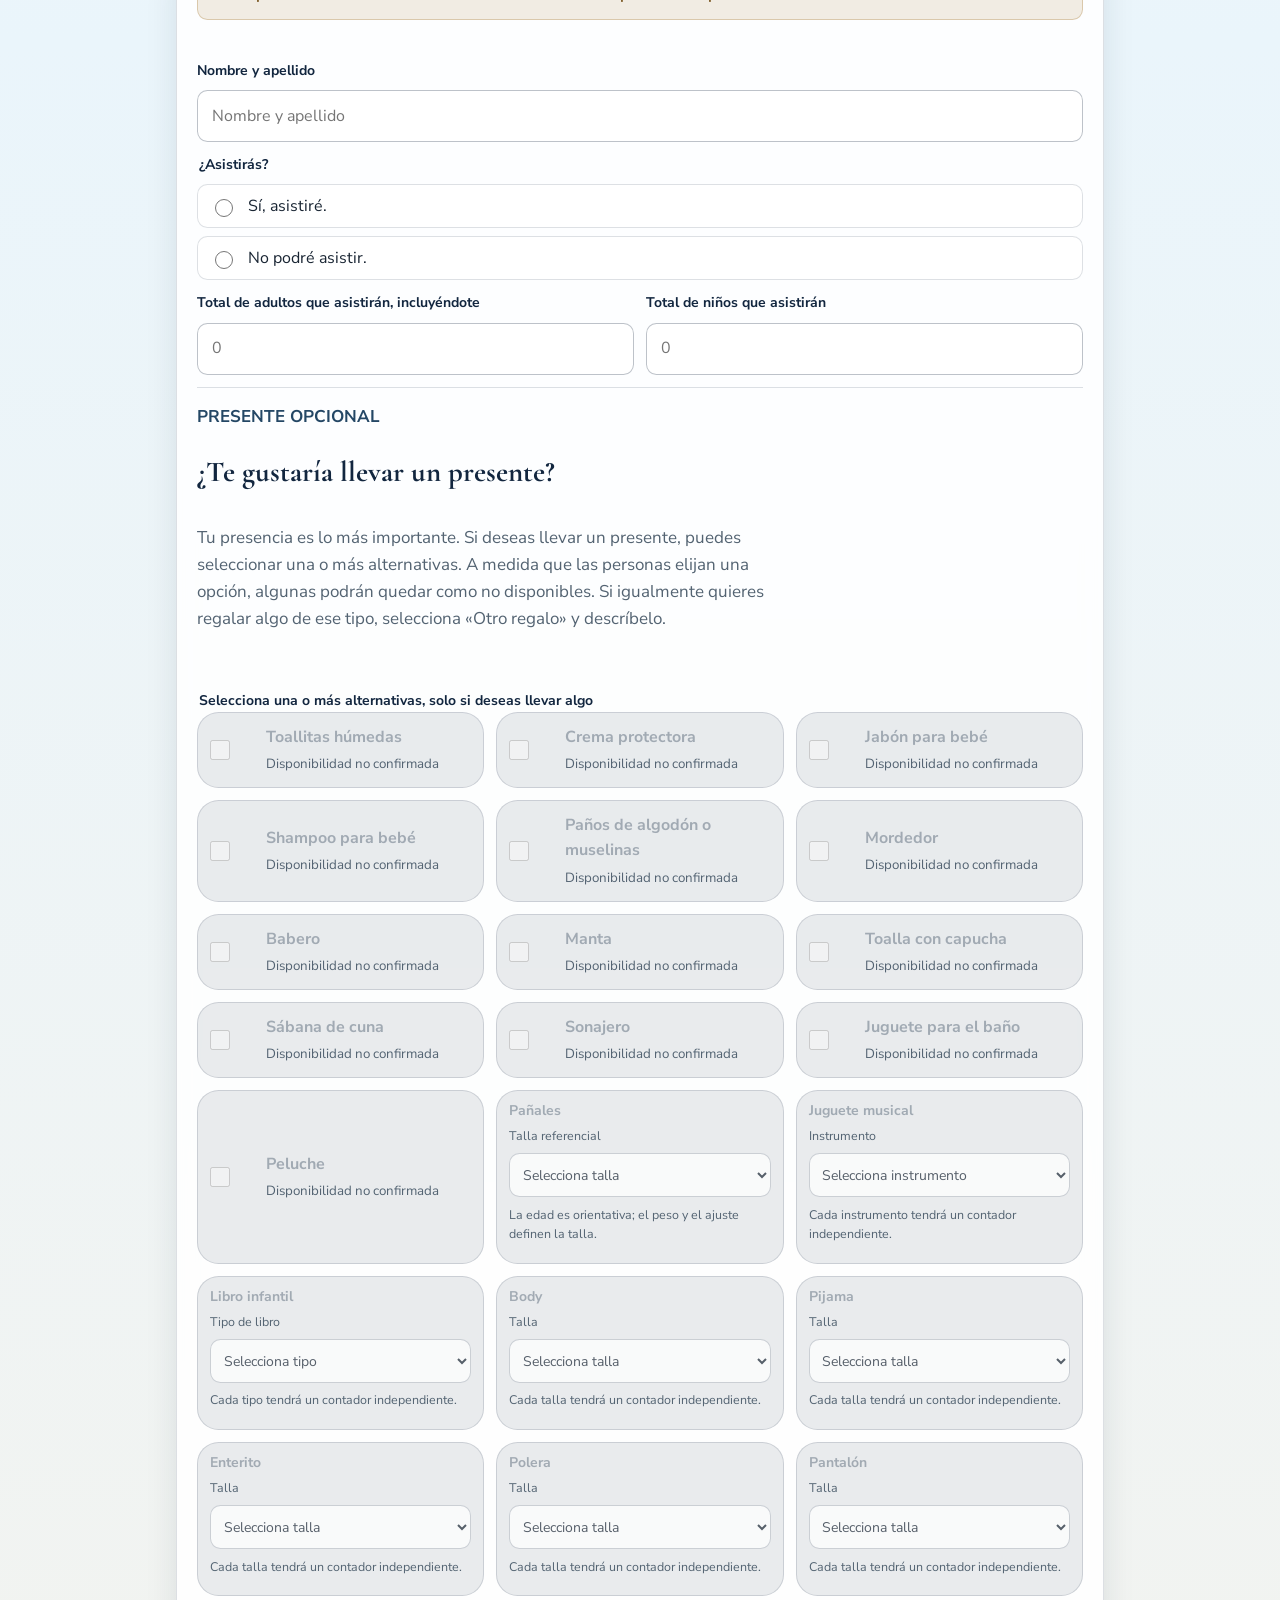
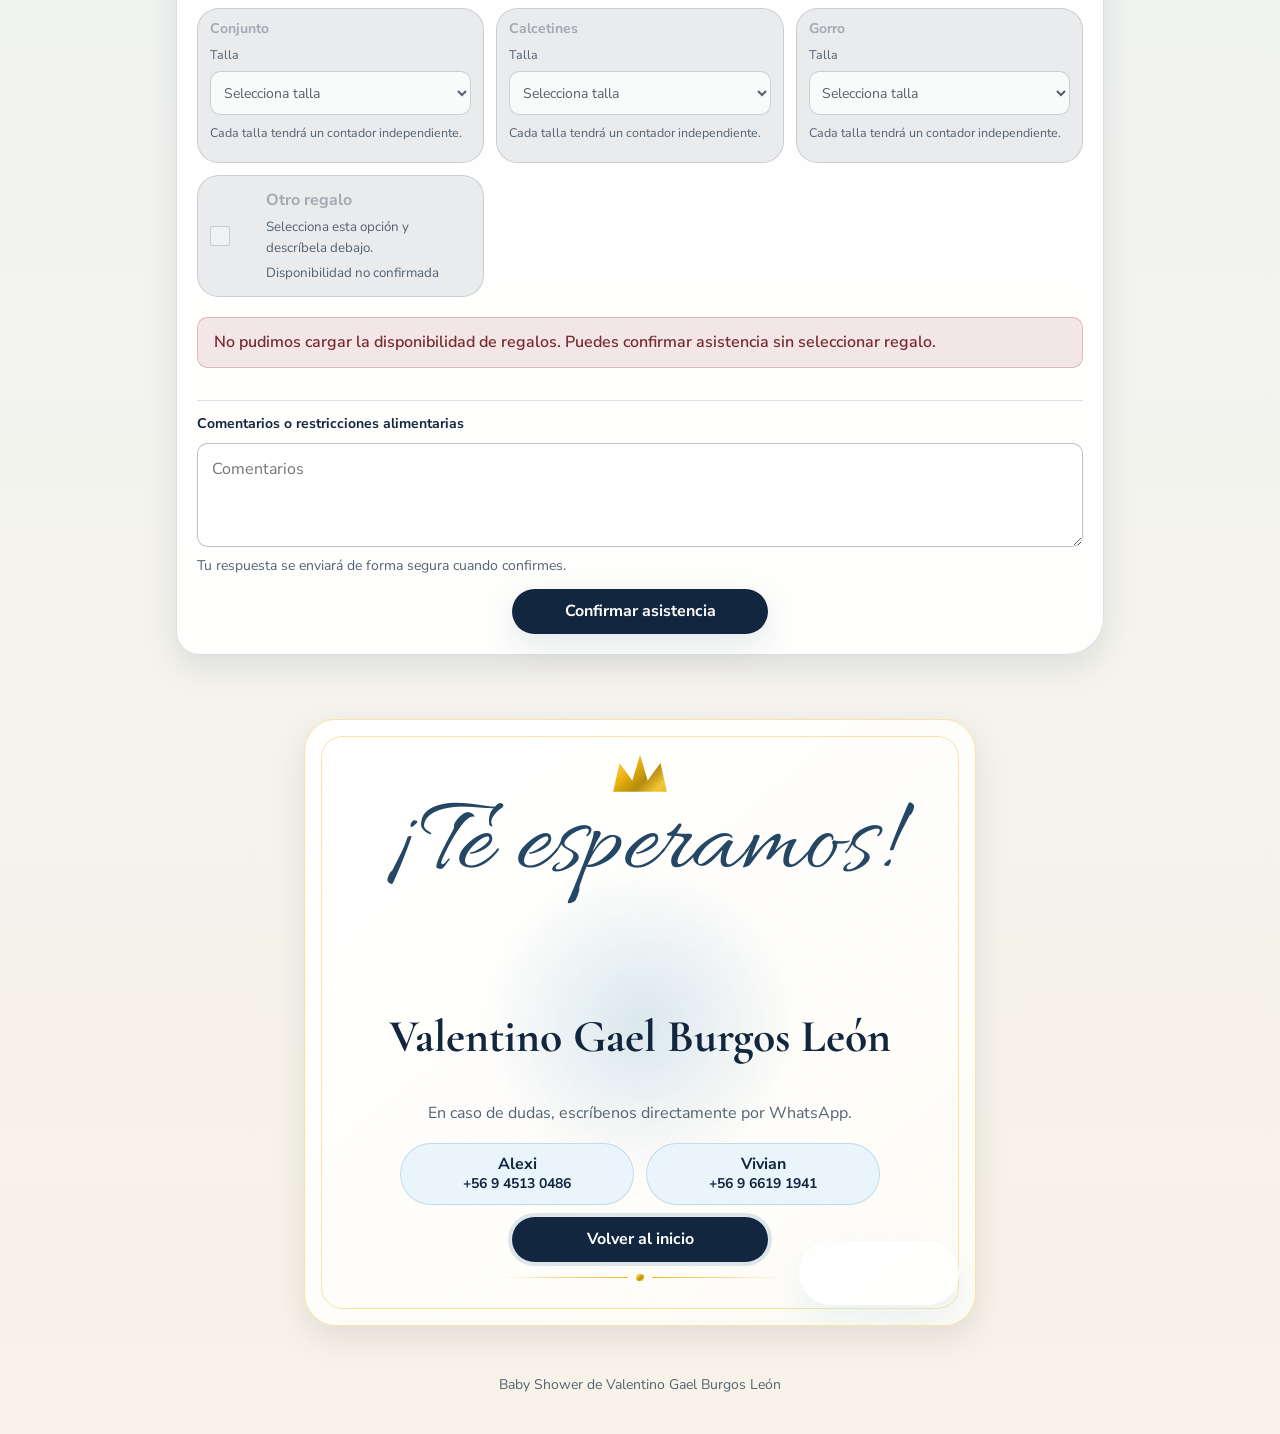
==== commit c9004a11: "deploy: staging from 9f7f48682af53ea70d5c650e9f039fa8022be724" ====
--- a/index.html
+++ b/index.html
@@ -308,7 +308,7 @@
             <div class="field field--full">
               <label for="comments">Comentarios o restricciones alimentarias</label>
               <textarea class="textarea" id="comments" name="comments" maxlength="1000" placeholder="Comentarios" data-rsvp-field="comments"></textarea>
-              <span class="help-text">Este prototipo no guarda ni envía la información ingresada.</span>
+              <span class="help-text" data-rsvp-mode-help>Este prototipo no guarda ni envía la información ingresada.</span>
             </div>
 
             <div class="field--full form-actions">
--- a/css/site.css
+++ b/css/site.css
@@ -414,6 +414,19 @@
 
 .gift-option:focus-within {
   box-shadow: var(--shadow-focus);
+}
+
+.gift-option--unavailable {
+  color: var(--text-disabled);
+  background: var(--surface-disabled);
+  cursor: not-allowed;
+}
+
+.gift-option--unavailable
+  .gift-option__content strong,
+.gift-option--unavailable
+  .gift-option__name {
+  color: var(--text-disabled);
 }
 
 .gift-option input {
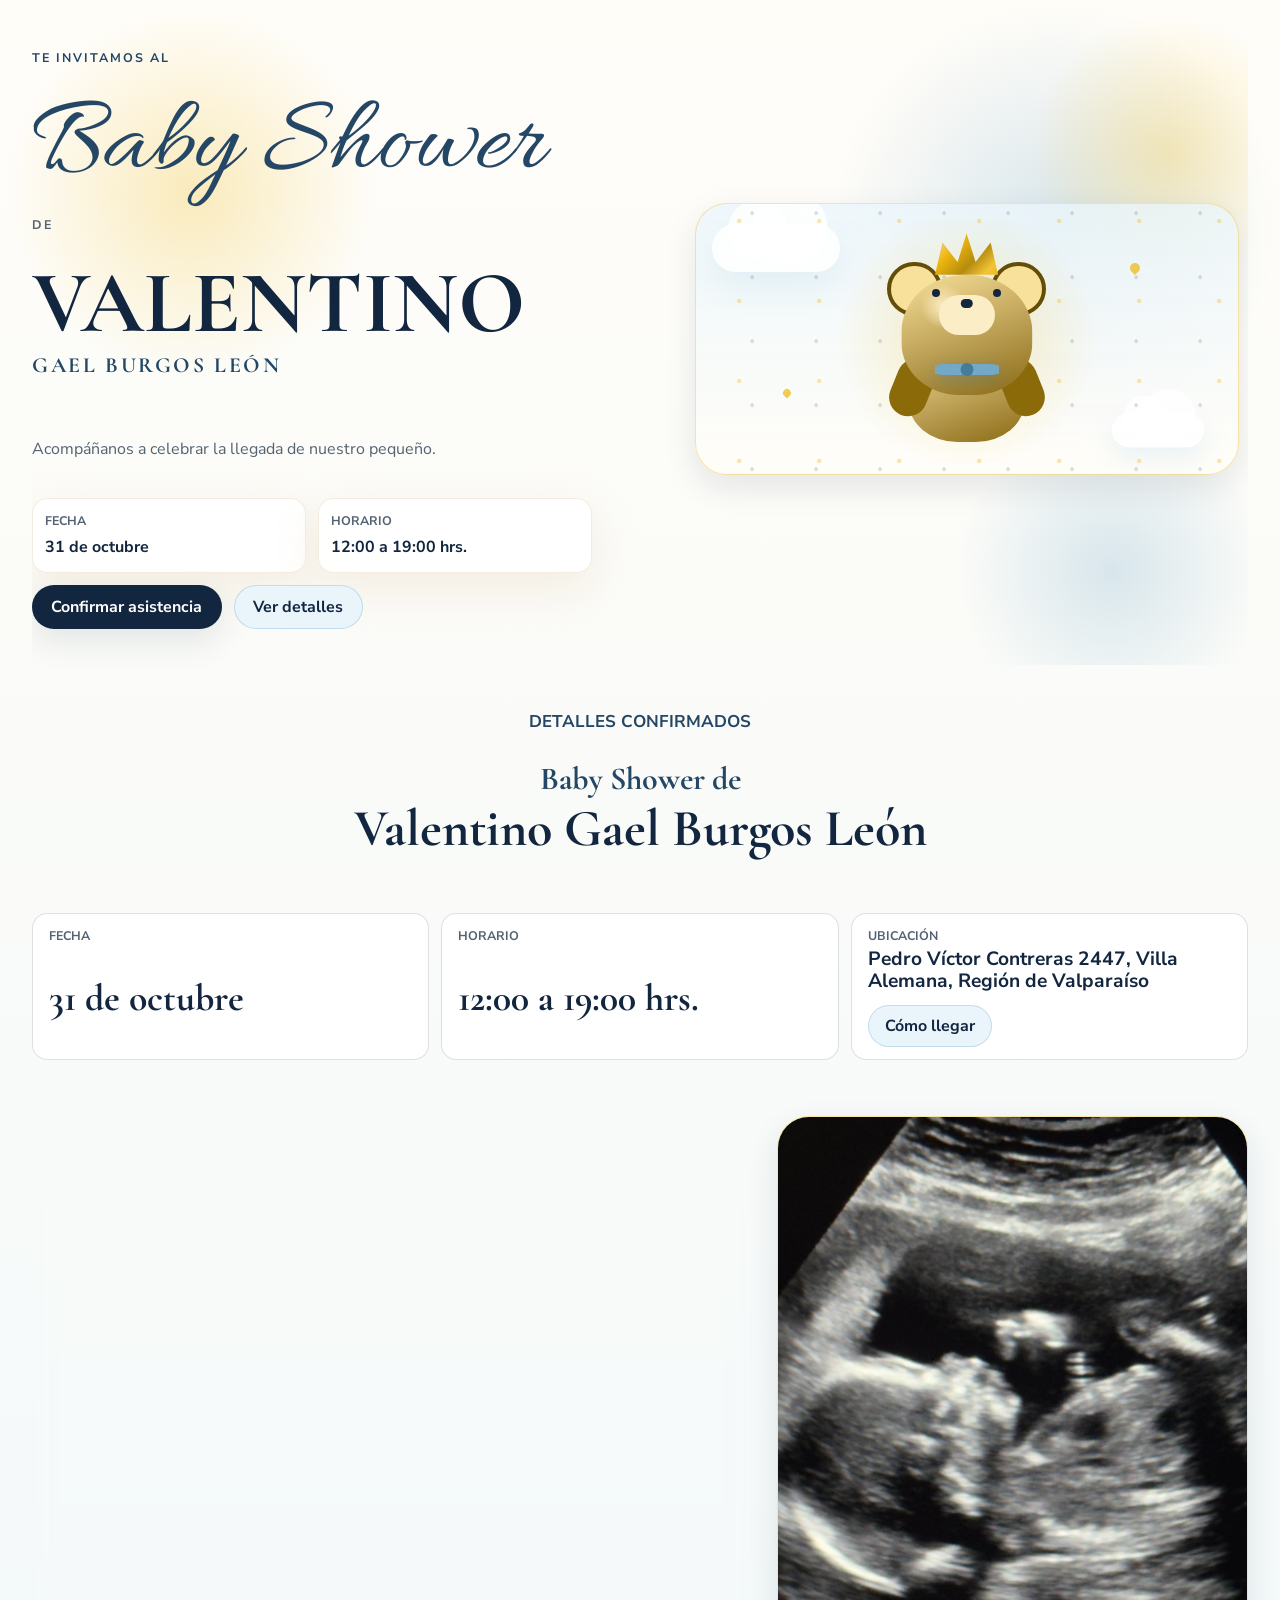
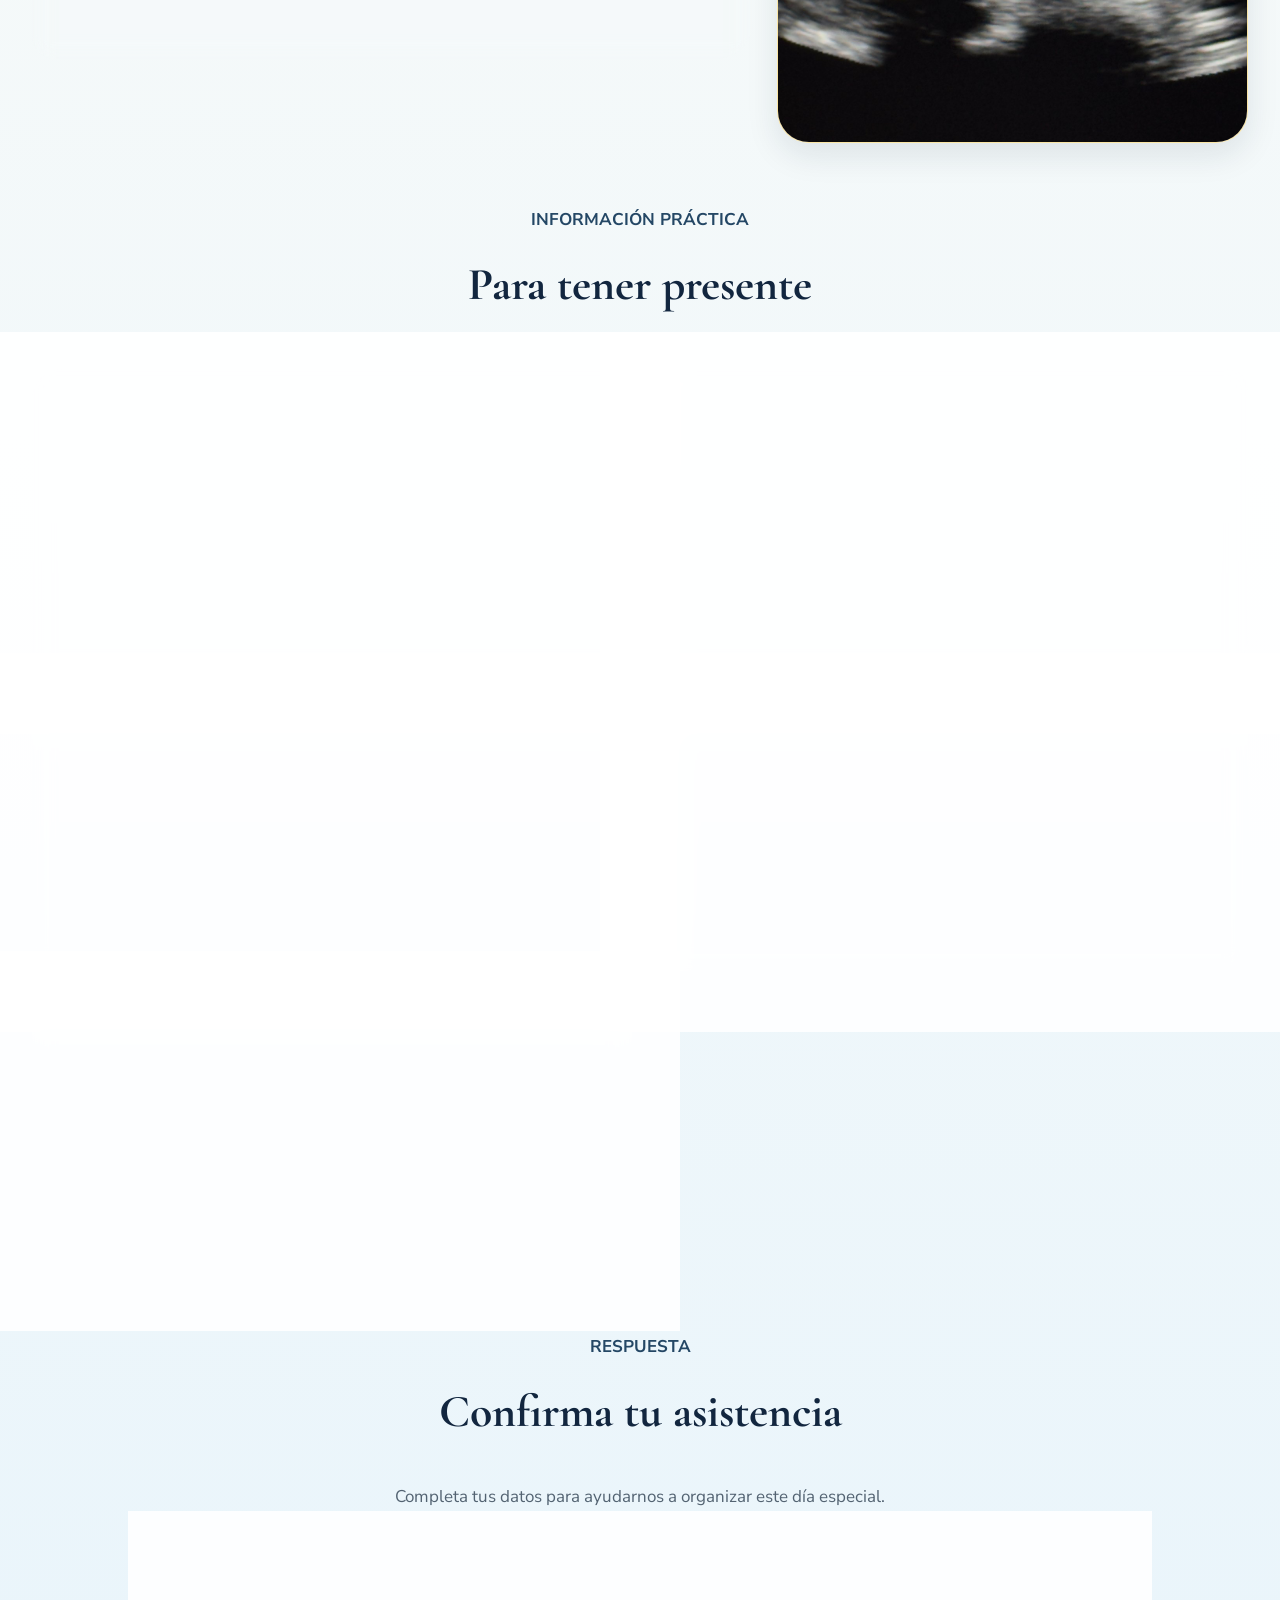
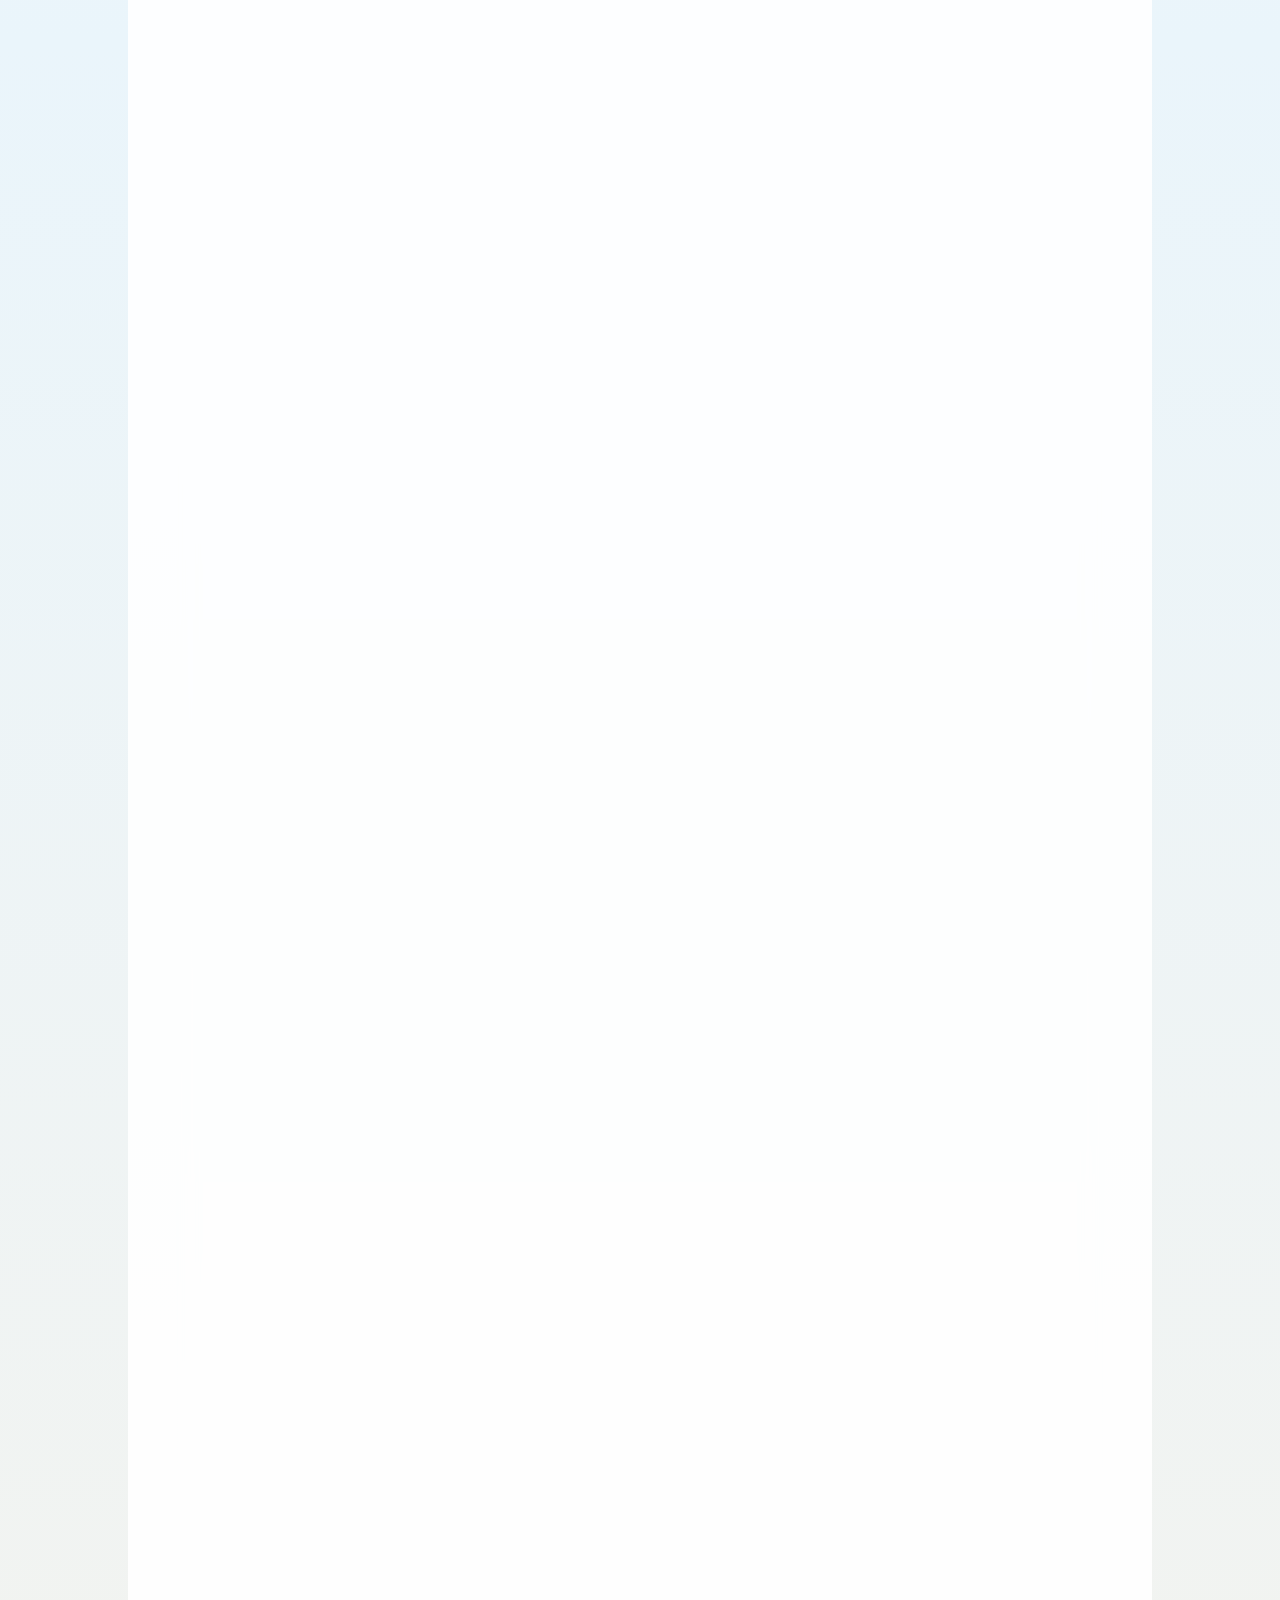
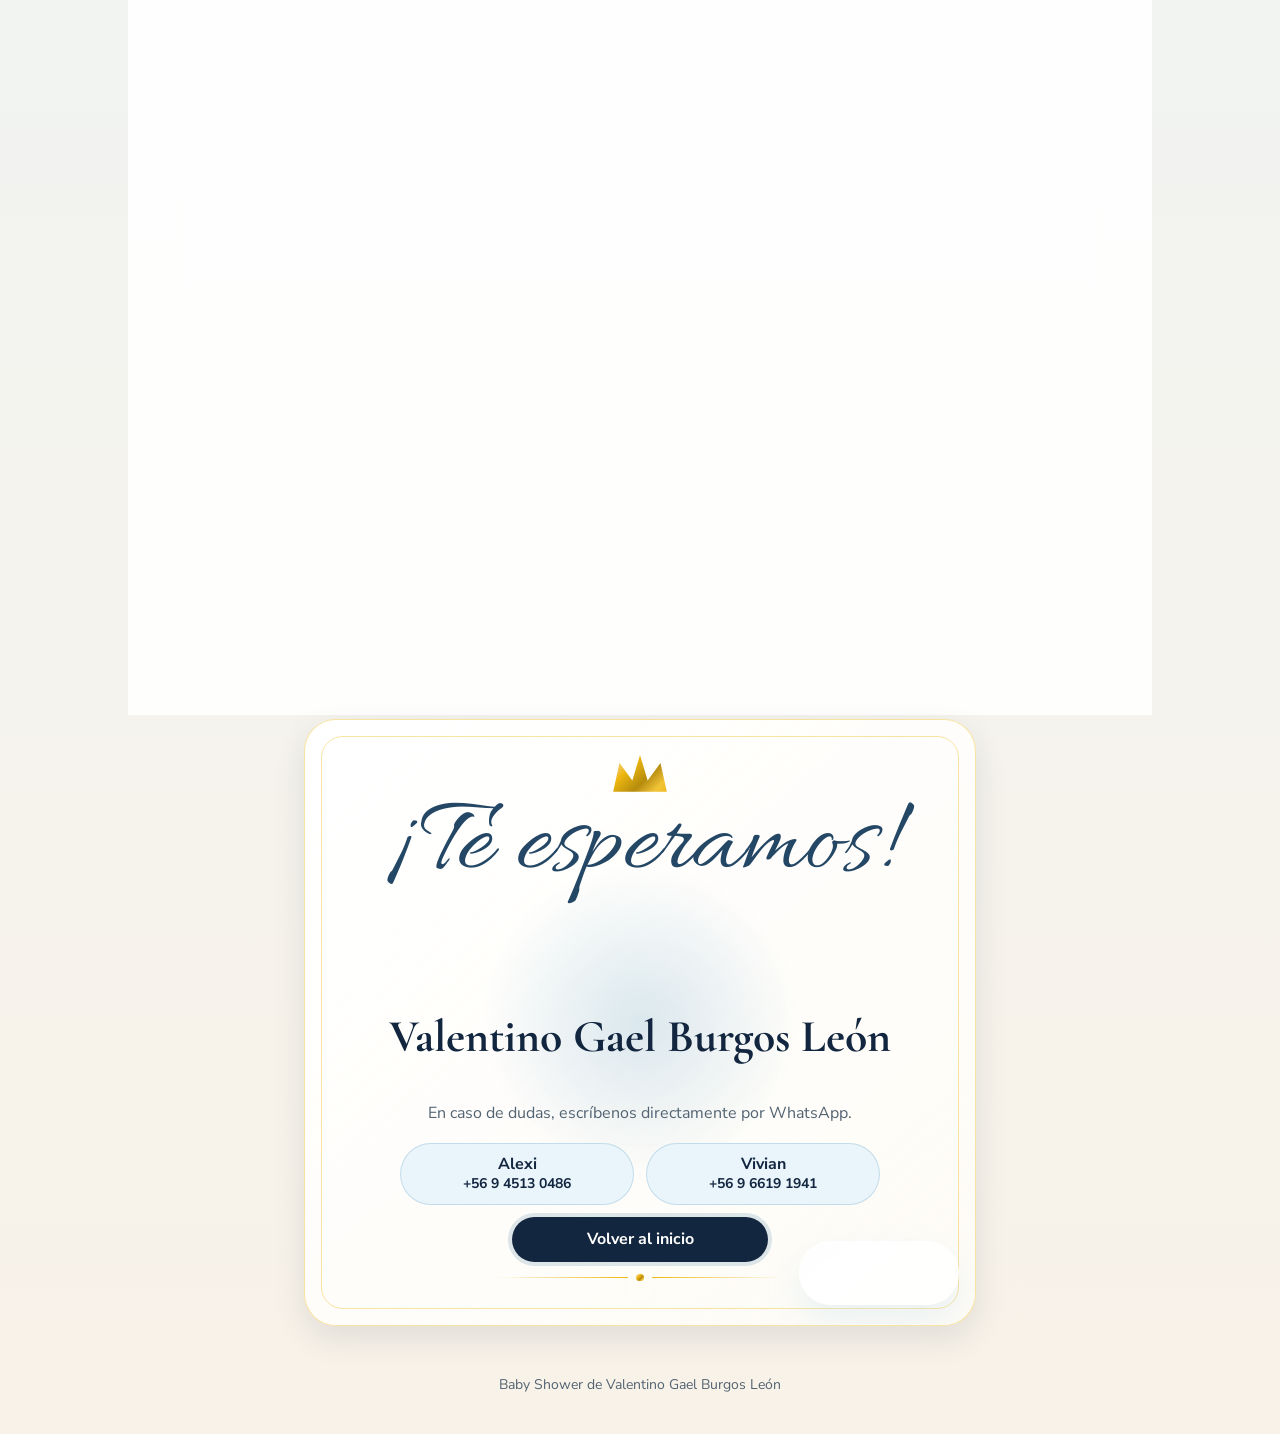
==== commit db6196e7: "deploy: staging from 22248361606fe46786141283cde2c8042d4357f0" ====
--- a/index.html
+++ b/index.html
@@ -227,6 +227,7 @@
             <p id="rsvp-status" class="message message--warning field--full" aria-live="polite" aria-atomic="true" data-rsvp-status>
               Vista previa: la confirmación en línea se habilitará en la próxima etapa.
             </p>
+            <p class="help-text field--full" hidden data-rsvp-diagnostic></p>
 
             <div
               class="field--full turnstile-slot"
--- a/css/site.css
+++ b/css/site.css
@@ -1112,6 +1112,15 @@
   font-size: var(--font-size-small);
 }
 
+.gift-option__variant-counters {
+  display: grid;
+  gap: var(--space-1);
+}
+
+.gift-option__counter {
+  display: block;
+}
+
 .gift-option__variant-counters[hidden],
 .gift-option__counter[hidden] {
   display: none;
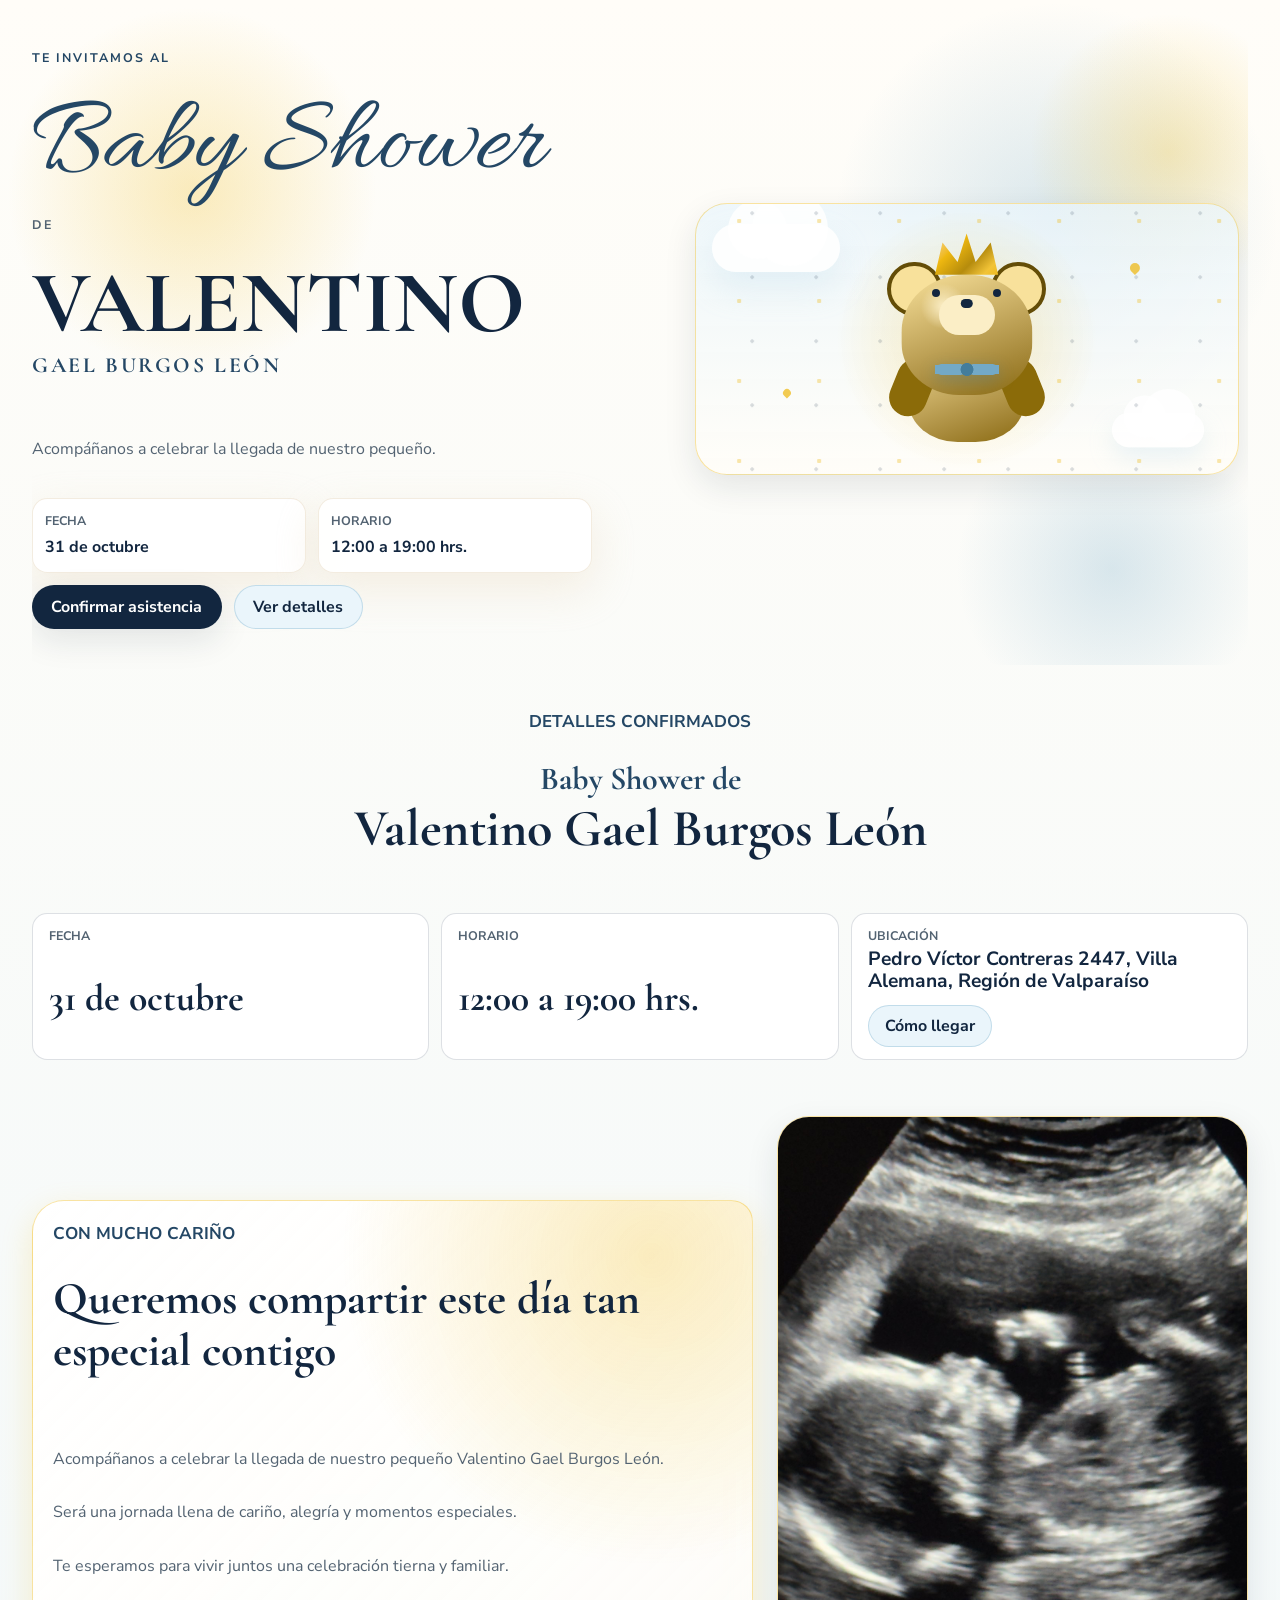
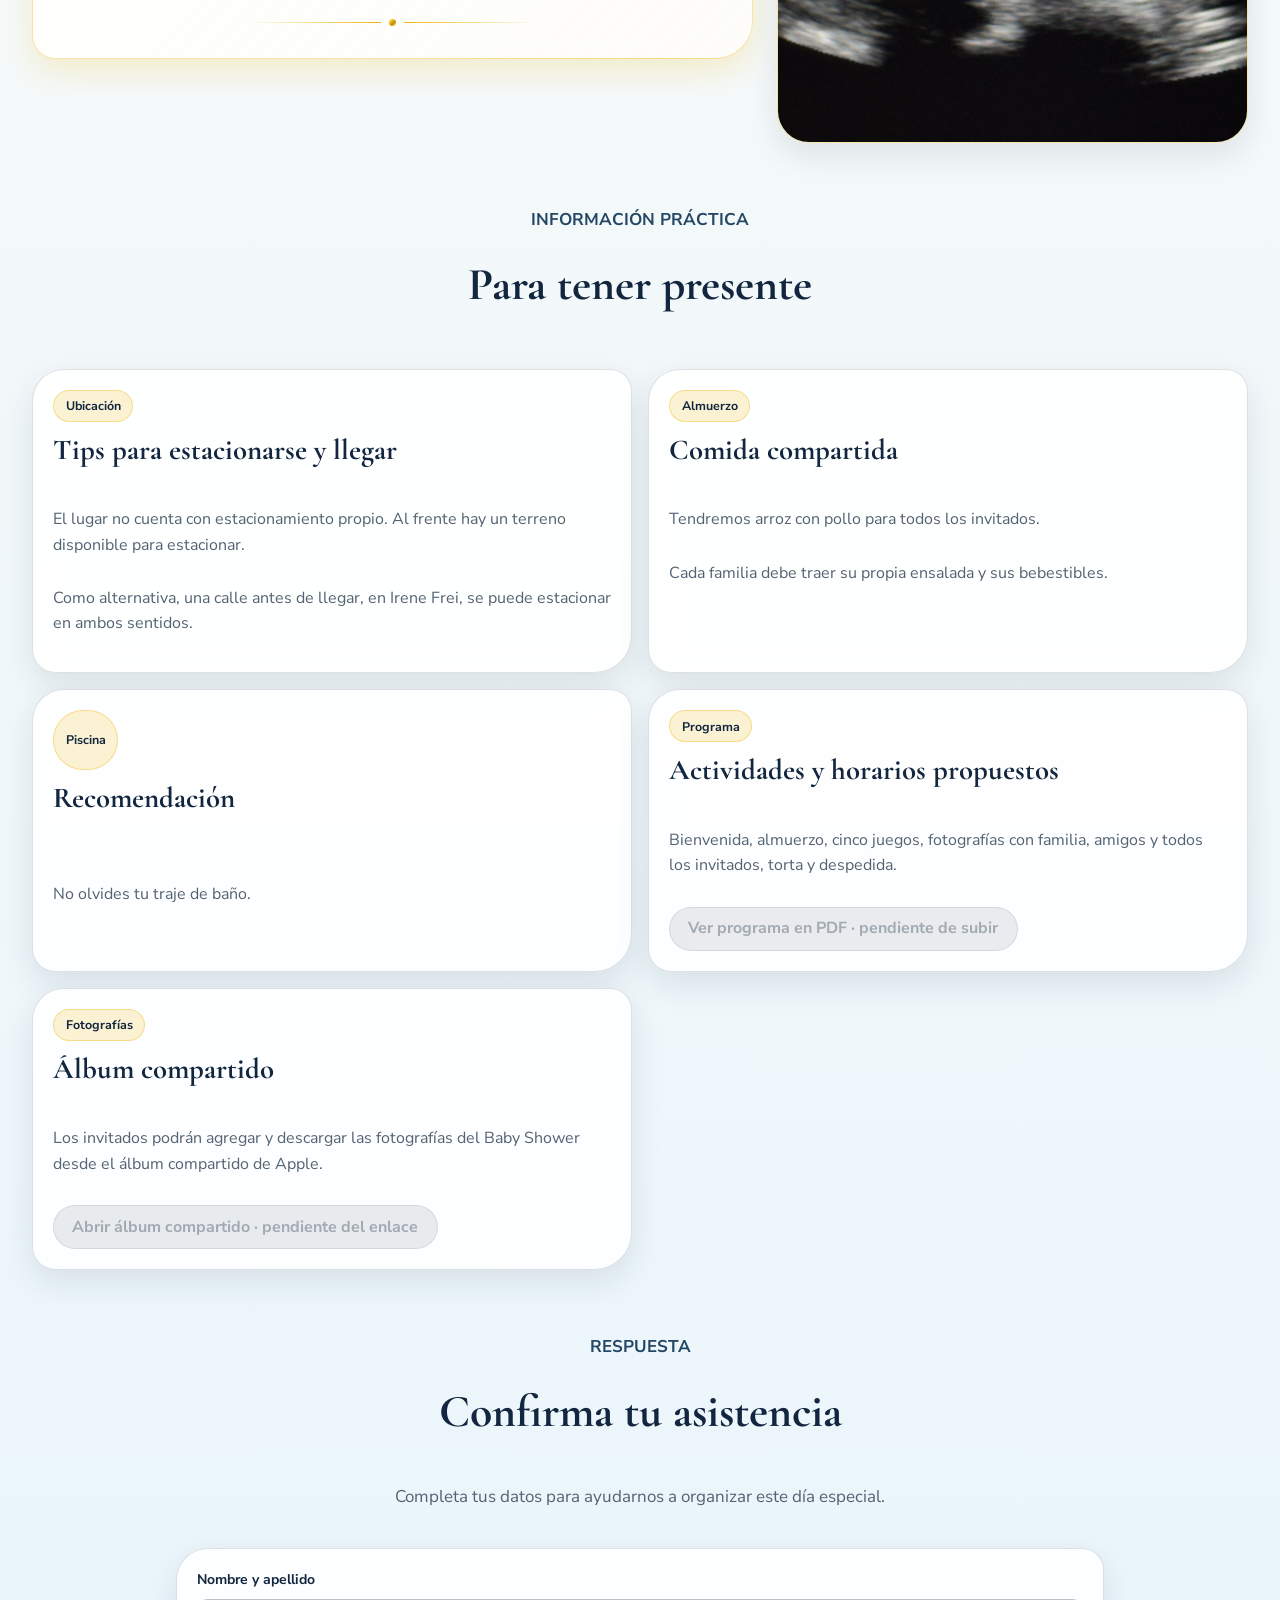
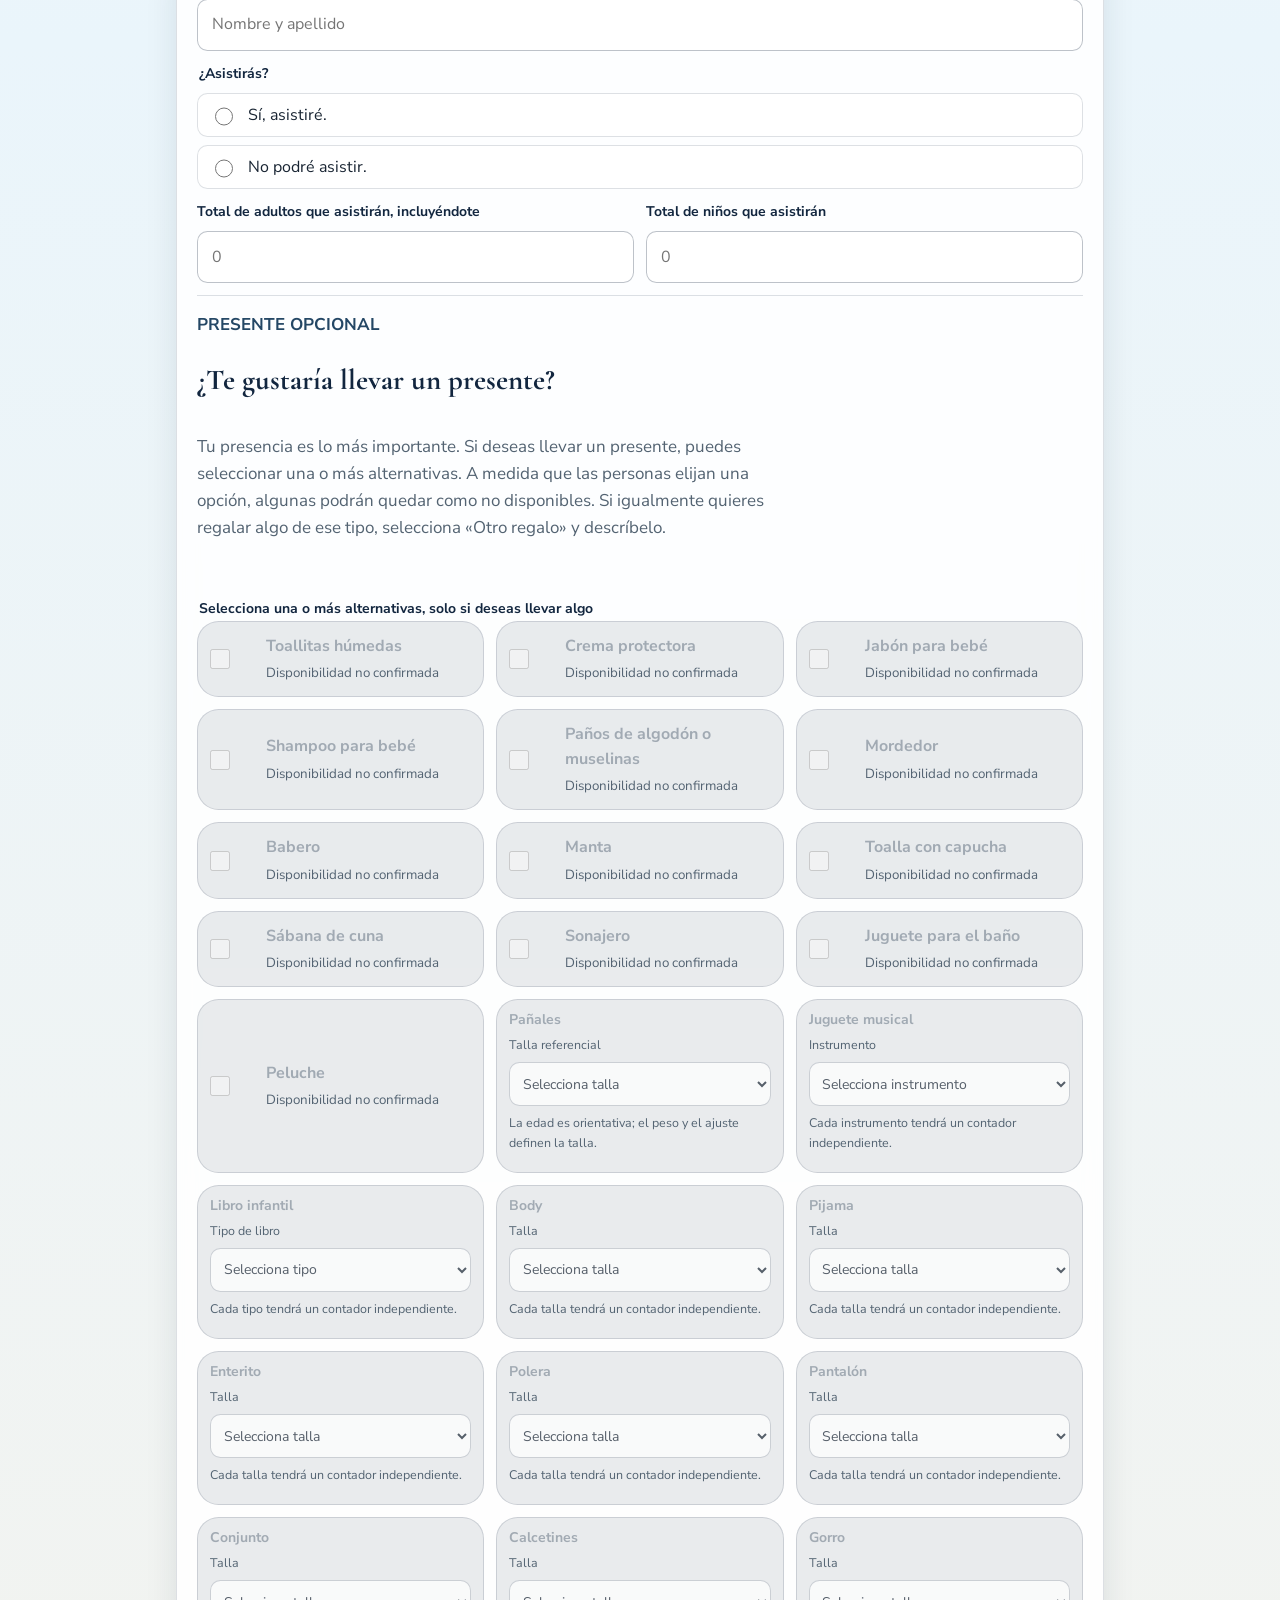
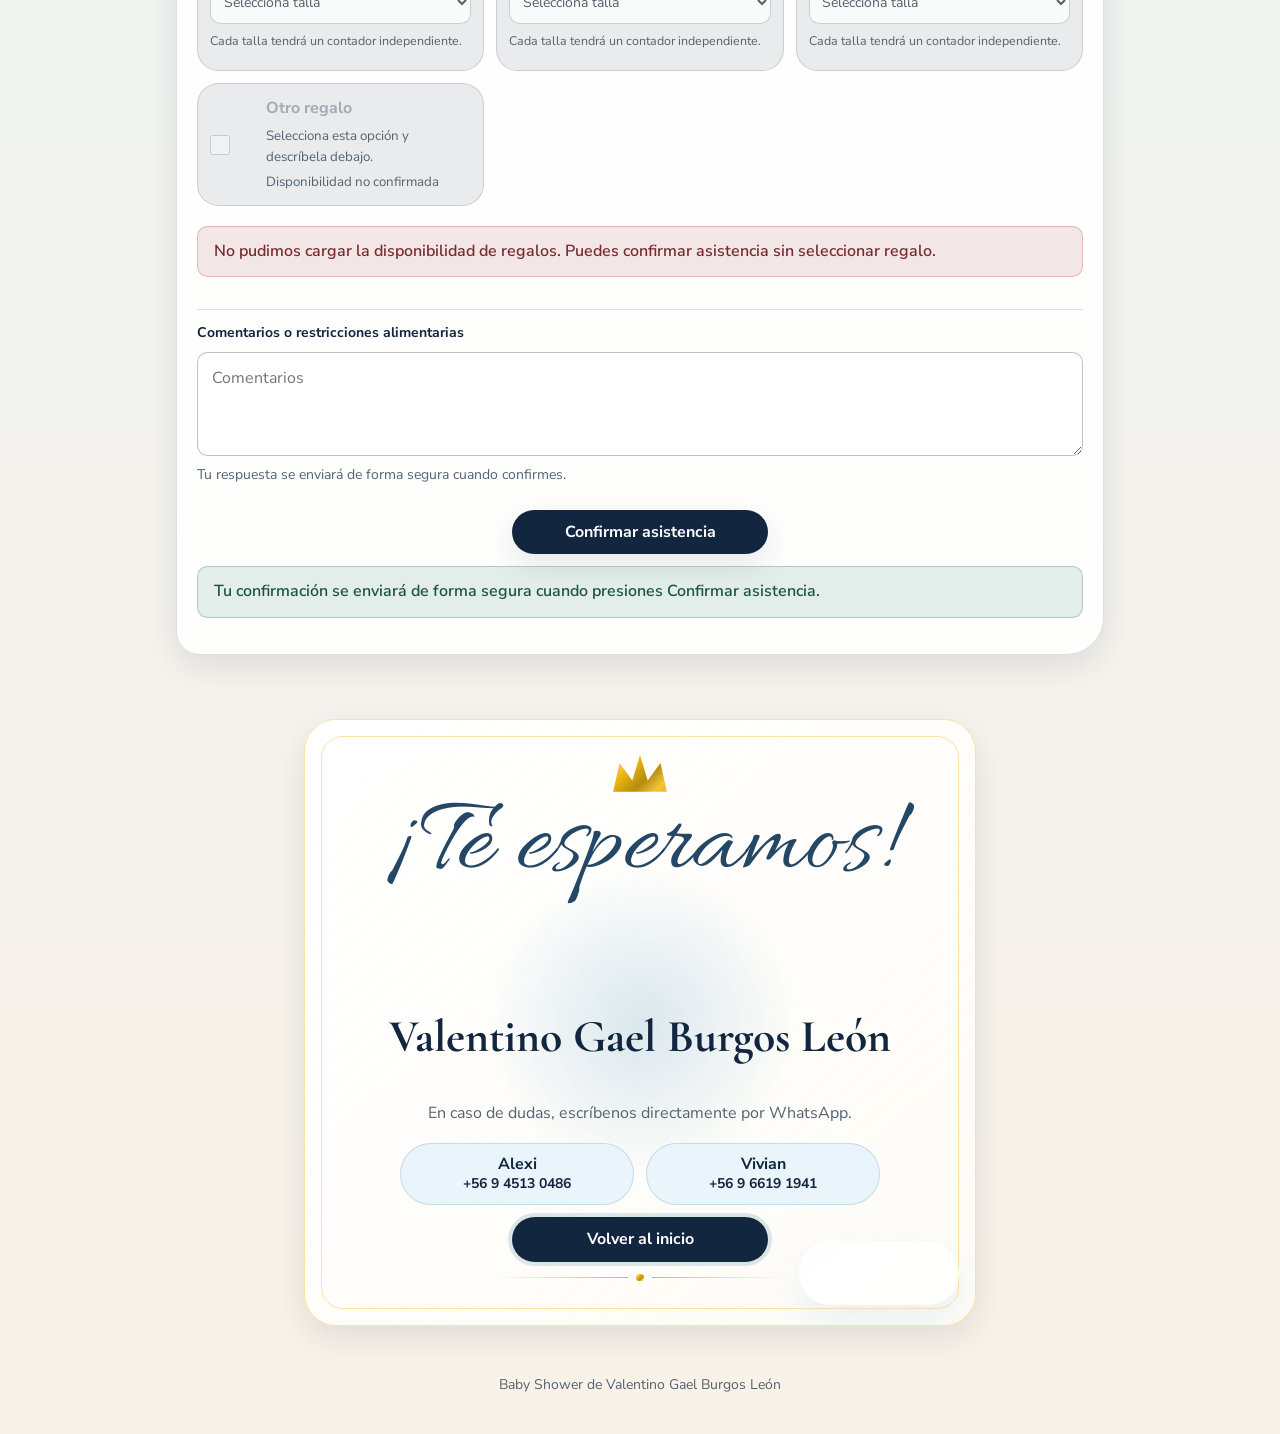
==== commit 05838fe4: "deploy: staging from cc0353e6b5111af7b2646e3907874998dba51e1a" ====
--- a/index.html
+++ b/index.html
@@ -224,17 +224,6 @@
           </div>
 
           <form class="card form-grid rsvp-form" aria-describedby="rsvp-status" data-rsvp-form novalidate>
-            <p id="rsvp-status" class="message message--warning field--full" aria-live="polite" aria-atomic="true" data-rsvp-status>
-              Vista previa: la confirmación en línea se habilitará en la próxima etapa.
-            </p>
-            <p class="help-text field--full" hidden data-rsvp-diagnostic></p>
-
-            <div
-              class="field--full turnstile-slot"
-              aria-label="Verificación de seguridad"
-              data-turnstile-container
-            ></div>
-
             <div class="field field--full">
               <label for="fullName">Nombre y apellido</label>
               <input class="input" id="fullName" name="fullName" type="text" autocomplete="name" placeholder="Nombre y apellido" data-rsvp-field="fullName">
@@ -312,9 +301,20 @@
               <span class="help-text" data-rsvp-mode-help>Este prototipo no guarda ni envía la información ingresada.</span>
             </div>
 
+            <div
+              class="field--full turnstile-slot"
+              aria-label="Verificación de seguridad"
+              data-turnstile-container
+            ></div>
+
             <div class="field--full form-actions">
               <button class="btn btn--primary" type="submit" disabled data-rsvp-submit>Confirmar asistencia</button>
             </div>
+
+            <p id="rsvp-status" class="message message--warning field--full" aria-live="polite" aria-atomic="true" data-rsvp-status>
+              Vista previa: la confirmación en línea se habilitará en la próxima etapa.
+            </p>
+            <p class="help-text field--full" hidden data-rsvp-diagnostic></p>
           </form>
         </section>
 
